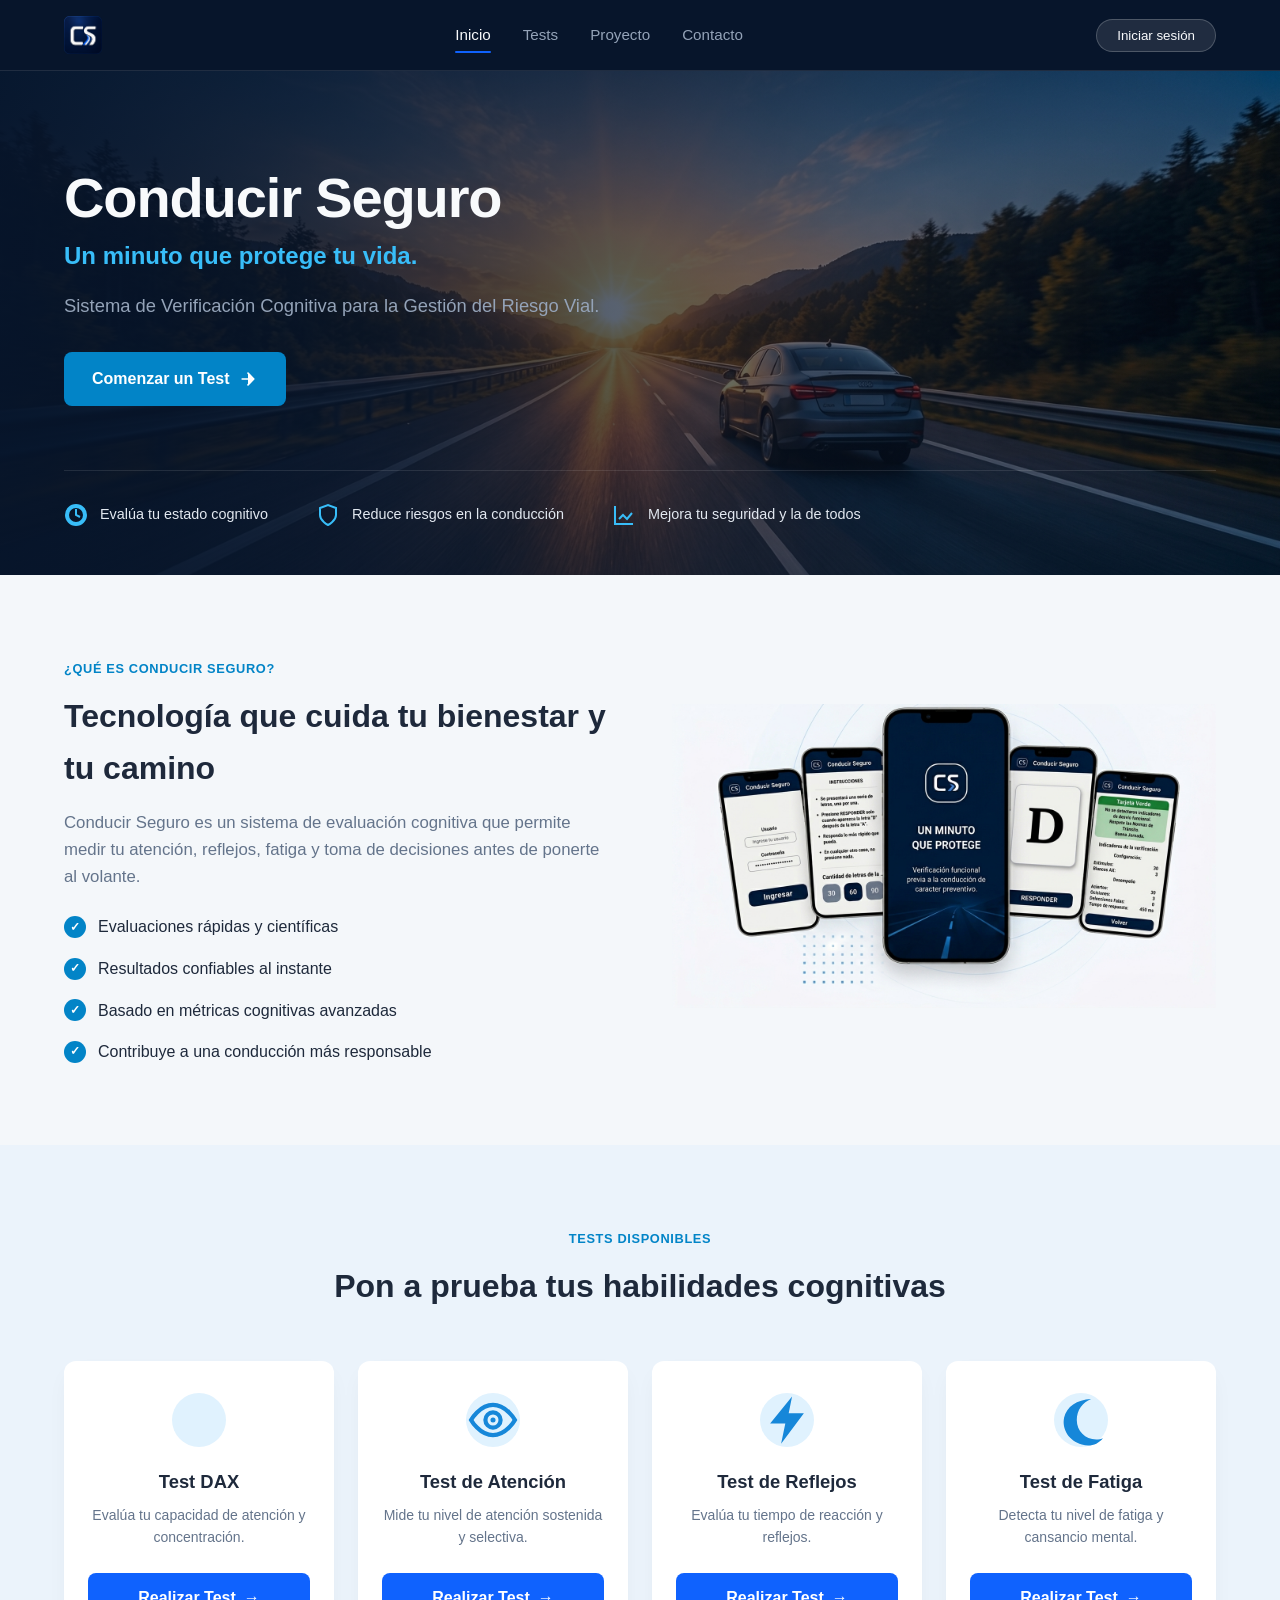
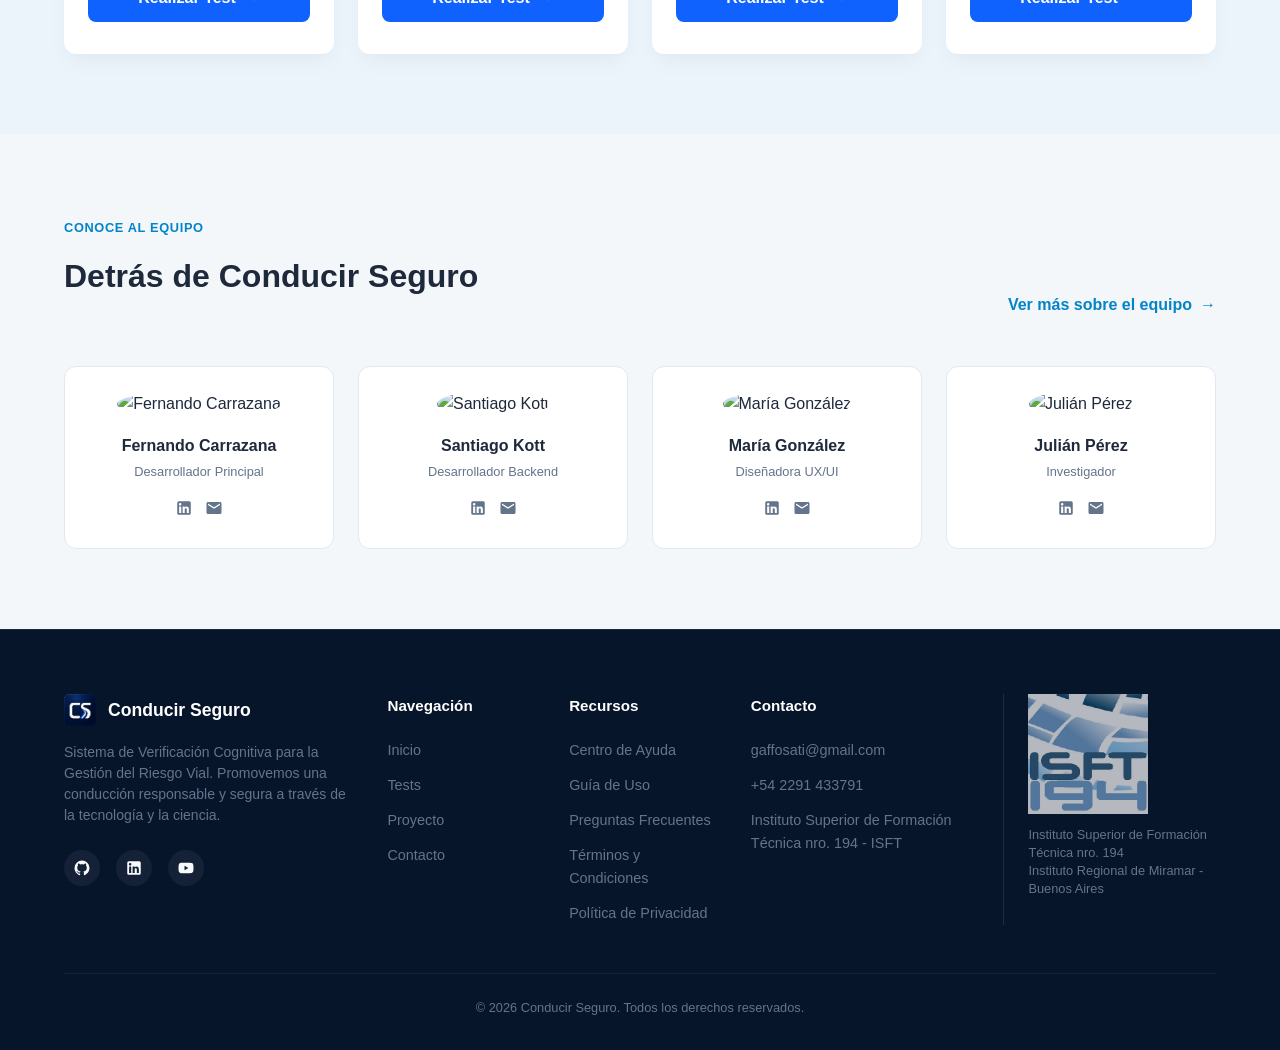
==== index.html @ 987c4f77 "Merge pull request #6 from ornelabaldini/Ornela Ornela" ====
﻿<!DOCTYPE html>
<html lang="es">
<head>
      <meta charset="UTF-8">
      <meta name="viewport" content="width=device-width, initial-scale=1.0">
      <title>Conducir Seguro | Sistema de Verificación Cognitiva</title>
      <meta name="description" content="Sistema de Verificación Cognitiva previa a la conducción de carácter preventivo.">
      <link rel="icon" href="image/icon/conducirSegurosIco.ico" type="image/x-icon">
      
      <!-- Hojas de Estilo CSS Modulares -->
      <link rel="stylesheet" href="css/base/variables.css">
      <link rel="stylesheet" href="css/base/base.css">
      <link rel="stylesheet" href="css/components/navbar.css">
      <link rel="stylesheet" href="css/components/footer.css">
      <link rel="stylesheet" href="css/pages/home.css">                                                  
</head>
<body>

      <!-- Header Principal -->
      <header class="site-header">
            <div class="container">
                  <nav class="navbar" aria-label="Navegación principal">
                  <a href="index.html" class="navbar__brand" aria-label="ConducirSeguros Inicio">
                        <img src="image/logoConducir.png" alt="ConducirSeguros Logo" class="navbar__logo">
                  </a>

                  <button class="navbar__toggle" id="nav-toggle" aria-label="Abrir menú de navegación" aria-expanded="false">
                        ☰
                  </button>

                  <ul class="navbar__nav" id="nav-menu">
                        <li><a href="index.html" class="navbar__link navbar__link--active">Inicio</a></li>
                        <li><a href="test.html" class="navbar__link">Tests</a></li>
                        <li><a href="about.html" class="navbar__link">Proyecto</a></li>
                        
                        <!-- <li><a href="team.html" class="navbar__link">Equipo</a></li>-->
                        <li><a href="contact.html" class="navbar__link">Contacto</a></li>
                  </ul>

                  <div class="navbar__actions">
                        <button class="btn-auth" id="auth-btn">
                              <span>Iniciar sesión</span>
                        </button>
                  </div>
                  </nav>
            </div>
      </header>

      <!-- Contenido Principal -->
      <main id="main-content">
            
            <!-- 1. HERO SECTION -->
            <section class="hero">
                  <div class="hero__overlay"></div>
                  <div class="container hero__container">
                        <div class="hero__content">
                              <h1 class="hero__title">Conducir Seguro</h1>
                              <p class="hero__subtitle">Un minuto que protege tu vida.</p>
                              <p class="hero__description">
                                    Sistema de Verificación Cognitiva para la Gestión del Riesgo Vial.
                              </p>
                              <div class="hero__actions">
                                    <a href="test.html" class="btn btn--primary btn--lg">
                                          <span>Comenzar un Test</span>
                                          <svg class="btn__icon" viewBox="0 0 24 24" width="20" height="20">
                                                <path fill="currentColor" d="M5 12h14M12 5l7 7-7 7" stroke="currentColor" stroke-width="2" stroke-linecap="round" stroke-linejoin="round"/>
                                          </svg>
                                    </a>
                              </div>
                        </div>

                        <!-- Highlights Tira Inferior Hero -->
                        <div class="hero__features">
                              <div class="feature-item">
                                    <div class="feature-item__icon">
                                          <svg viewBox="0 0 24 24" width="24" height="24"><path fill="none" stroke="currentColor" stroke-width="2" d="M12 2a10 10 0 1 0 10 10A10 10 0 0 0 12 2zm0 18a8 8 0 1 1 8-8a8 8 0 0 1-8 8zM12 6v6l4 2"/></svg>
                                    </div>
                                    <span class="feature-item__text">Evalúa tu estado cognitivo</span>
                              </div>
                              <div class="feature-item">
                                    <div class="feature-item__icon">
                                          <svg viewBox="0 0 24 24" width="24" height="24"><path fill="none" stroke="currentColor" stroke-width="2" d="M12 22s8-4 8-10V5l-8-3-8 3v7c0 6 8 10 8 10z"/></svg>
                                    </div>
                                    <span class="feature-item__text">Reduce riesgos en la conducción</span>
                              </div>
                              <div class="feature-item">
                                    <div class="feature-item__icon">
                                          <svg viewBox="0 0 24 24" width="24" height="24"><path fill="none" stroke="currentColor" stroke-width="2" d="M3 3v18h18M7 16l4-4 4 4 5-6"/></svg>
                                    </div>
                                    <span class="feature-item__text">Mejora tu seguridad y la de todos</span>
                              </div>
                        </div>
                  </div>
            </section>

            <!-- 2. ¿QUÉ ES CONDUCIR SEGURO? -->
            <section class="about-summary section-padding">
                  <div class="container about-summary__grid">
                        <div class="about-summary__content">
                              <span class="badge-tag">¿QUÉ ES CONDUCIR SEGURO?</span>
                              <h2 class="section-title">Tecnología que cuida tu bienestar y tu camino</h2>
                              <p class="section-description">
                                    Conducir Seguro es un sistema de evaluación cognitiva que permite medir tu atención, reflejos, fatiga y toma de decisiones antes de ponerte al volante.
                              </p>
                              <ul class="checklist">
                                    <li class="checklist__item">
                                          <span class="checklist__icon">✓</span>
                                          <span>Evaluaciones rápidas y científicas</span>
                                    </li>
                                    <li class="checklist__item">
                                          <span class="checklist__icon">✓</span>
                                          <span>Resultados confiables al instante</span>
                                    </li>
                                    <li class="checklist__item">
                                          <span class="checklist__icon">✓</span>
                                          <span>Basado en métricas cognitivas avanzadas</span>
                                    </li>
                                    <li class="checklist__item">
                                          <span class="checklist__icon">✓</span>
                                          <span>Contribuye a una conducción más responsable</span>
                                    </li>
                              </ul>
                        </div>
                        <div class="about-summary__media">
                              <img src="image/mockup-app-phones.jpg" alt="Mockups App ConducirSeguros en smartphones" class="about-summary__img">
                        </div>
                  </div>
            </section>

            <!-- 3. TESTS DISPONIBLES -->
            <section class="tests-summary section-padding bg-alt">
                  <div class="container">
                        <div class="section-header text-center">
                              <span class="badge-tag">TESTS DISPONIBLES</span>
                              <h2 class="section-title">Pon a prueba tus habilidades cognitivas</h2>
                        </div>

                        <div class="tests-grid">
                              <!-- Card 1: Test DAX -->
                              <article class="test-card">
                                    <div class="test-card__icon test-card__icon--brain">
                                          <img src="image/icon/brain-icon.svg" alt="" aria-hidden="true" onerror="this.remove()">
                                    </div>
                                    <h3 class="test-card__title">Test DAX</h3>
                                    <p class="test-card__desc">Evalúa tu capacidad de atención y concentración.</p>
                                    <a href="test.html#dax" class="btn btn--secondary btn--full">
                                          <span>Realizar Test</span>
                                          <span class="btn__arrow">→</span>
                                    </a>
                              </article>

                              <!-- Card 2: Test de Atención -->
                              <article class="test-card">
                                    <div class="test-card__icon test-card__icon--eye">
                                          <img src="image/icon/eye-icon.svg" alt="" aria-hidden="true" onerror="this.remove()">
                                    </div>
                                    <h3 class="test-card__title">Test de Atención</h3>
                                    <p class="test-card__desc">Mide tu nivel de atención sostenida y selectiva.</p>
                                    <a href="test.html" class="btn btn--secondary btn--full">
                                          <span>Realizar Test</span>
                                          <span class="btn__arrow">→</span>
                                    </a>
                              </article>

                              <!-- Card 3: Test de Reflejos -->
                              <article class="test-card">
                                    <div class="test-card__icon test-card__icon--bolt">
                                          <img src="image/icon/bolt-icon.svg" alt="" aria-hidden="true" onerror="this.remove()">
                                    </div>
                                    <h3 class="test-card__title">Test de Reflejos</h3>
                                    <p class="test-card__desc">Evalúa tu tiempo de reacción y reflejos.</p>
                                    <a href="test.html" class="btn btn--secondary btn--full">
                                          <span>Realizar Test</span>
                                          <span class="btn__arrow">→</span>
                                    </a>
                              </article>

                              <!-- Card 4: Test de Fatiga -->
                              <article class="test-card">
                                    <div class="test-card__icon test-card__icon--moon">
                                          <img src="image/icon/moon-icon.svg" alt="" aria-hidden="true" onerror="this.remove()">
                                    </div>
                                    <h3 class="test-card__title">Test de Fatiga</h3>
                                    <p class="test-card__desc">Detecta tu nivel de fatiga y cansancio mental.</p>
                                    <a href="test.html" class="btn btn--secondary btn--full">
                                          <span>Realizar Test</span>
                                          <span class="btn__arrow">→</span>
                                    </a>
                              </article>
                        </div>
                  </div>
            </section>

            <!-- 4. CONOCE AL EQUIPO -->
            <section class="team-summary section-padding">
                  <div class="container">
                        <div class="team-summary__header">
                              <div>
                                    <span class="badge-tag">CONOCE AL EQUIPO</span>
                                    <h2 class="section-title">Detrás de Conducir Seguro</h2>
                              </div>
                              <a href="about.html" class="link-more">
                                    <span>Ver más sobre el equipo</span>
                                    <span class="link-more__arrow">→</span>
                              </a>
                        </div>

                        <div class="team-grid">
                              <!-- Miembro 1 -->
                              <article class="team-card">
                                    <img src="image/team/member1.jpg" alt="Fernando Carrazana" class="team-card__avatar">
                                    <h3 class="team-card__name">Fernando Carrazana</h3>
                                    <p class="team-card__role">Desarrollador Principal</p>
                                    <div class="team-card__socials">
                                          <a href="#" aria-label="LinkedIn"><svg width="18" height="18" viewBox="0 0 24 24"><path fill="currentColor" d="M19 3a2 2 0 0 1 2 2v14a2 2 0 0 1-2 2H5a2 2 0 0 1-2-2V5a2 2 0 0 1 2-2h14m-.5 15.5v-5.3a3.26 3.26 0 0 0-3.26-3.26c-.85 0-1.84.52-2.28 1.3v-1.11h-2.79v8.37h2.79v-4.93c0-.77.62-1.4 1.39-1.4a1.4 1.4 0 0 1 1.4 1.4v4.93h2.75M6.88 8.56a1.68 1.68 0 0 0 1.68-1.68c0-.93-.75-1.69-1.68-1.69a1.69 1.69 0 0 0-1.69 1.69c0 .93.76 1.68 1.69 1.68m1.39 9.94v-8.37H5.5v8.37h2.77Z"/></svg></a>
                                          <a href="#" aria-label="Email"><svg width="18" height="18" viewBox="0 0 24 24"><path fill="currentColor" d="M20 4H4c-1.1 0-1.99.9-1.99 2L2 18c0 1.1.9 2 2 2h16c1.1 0 2-.9 2-2V6c0-1.1-.9-2-2-2zm0 4l-8 5l-8-5V6l8 5l8-5v2z"/></svg></a>
                                    </div>
                              </article>

                              <!-- Miembro 2 -->
                              <article class="team-card">
                                    <img src="image/team/member2.jpg" alt="Santiago Kott" class="team-card__avatar">
                                    <h3 class="team-card__name">Santiago Kott</h3>
                                    <p class="team-card__role">Desarrollador Backend</p>
                                    <div class="team-card__socials">
                                          <a href="#" aria-label="LinkedIn"><svg width="18" height="18" viewBox="0 0 24 24"><path fill="currentColor" d="M19 3a2 2 0 0 1 2 2v14a2 2 0 0 1-2 2H5a2 2 0 0 1-2-2V5a2 2 0 0 1 2-2h14m-.5 15.5v-5.3a3.26 3.26 0 0 0-3.26-3.26c-.85 0-1.84.52-2.28 1.3v-1.11h-2.79v8.37h2.79v-4.93c0-.77.62-1.4 1.39-1.4a1.4 1.4 0 0 1 1.4 1.4v4.93h2.75M6.88 8.56a1.68 1.68 0 0 0 1.68-1.68c0-.93-.75-1.69-1.68-1.69a1.69 1.69 0 0 0-1.69 1.69c0 .93.76 1.68 1.69 1.68m1.39 9.94v-8.37H5.5v8.37h2.77Z"/></svg></a>
                                          <a href="#" aria-label="Email"><svg width="18" height="18" viewBox="0 0 24 24"><path fill="currentColor" d="M20 4H4c-1.1 0-1.99.9-1.99 2L2 18c0 1.1.9 2 2 2h16c1.1 0 2-.9 2-2V6c0-1.1-.9-2-2-2zm0 4l-8 5l-8-5V6l8 5l8-5v2z"/></svg></a>
                                    </div>
                              </article>

                              <!-- Miembro 3 -->
                              <article class="team-card">
                                    <img src="image/team/member3.jpg" alt="María González" class="team-card__avatar">
                                    <h3 class="team-card__name">María González</h3>
                                    <p class="team-card__role">Diseñadora UX/UI</p>
                                    <div class="team-card__socials">
                                          <a href="#" aria-label="LinkedIn"><svg width="18" height="18" viewBox="0 0 24 24"><path fill="currentColor" d="M19 3a2 2 0 0 1 2 2v14a2 2 0 0 1-2 2H5a2 2 0 0 1-2-2V5a2 2 0 0 1 2-2h14m-.5 15.5v-5.3a3.26 3.26 0 0 0-3.26-3.26c-.85 0-1.84.52-2.28 1.3v-1.11h-2.79v8.37h2.79v-4.93c0-.77.62-1.4 1.39-1.4a1.4 1.4 0 0 1 1.4 1.4v4.93h2.75M6.88 8.56a1.68 1.68 0 0 0 1.68-1.68c0-.93-.75-1.69-1.68-1.69a1.69 1.69 0 0 0-1.69 1.69c0 .93.76 1.68 1.69 1.68m1.39 9.94v-8.37H5.5v8.37h2.77Z"/></svg></a>
                                          <a href="#" aria-label="Email"><svg width="18" height="18" viewBox="0 0 24 24"><path fill="currentColor" d="M20 4H4c-1.1 0-1.99.9-1.99 2L2 18c0 1.1.9 2 2 2h16c1.1 0 2-.9 2-2V6c0-1.1-.9-2-2-2zm0 4l-8 5l-8-5V6l8 5l8-5v2z"/></svg></a>
                                    </div>
                              </article>

                              <!-- Miembro 4 -->
                              <article class="team-card">
                                    <img src="image/team/member4.jpg" alt="Julián Pérez" class="team-card__avatar">
                                    <h3 class="team-card__name">Julián Pérez</h3>
                                    <p class="team-card__role">Investigador</p>
                                    <div class="team-card__socials">
                                          <a href="#" aria-label="LinkedIn"><svg width="18" height="18" viewBox="0 0 24 24"><path fill="currentColor" d="M19 3a2 2 0 0 1 2 2v14a2 2 0 0 1-2 2H5a2 2 0 0 1-2-2V5a2 2 0 0 1 2-2h14m-.5 15.5v-5.3a3.26 3.26 0 0 0-3.26-3.26c-.85 0-1.84.52-2.28 1.3v-1.11h-2.79v8.37h2.79v-4.93c0-.77.62-1.4 1.39-1.4a1.4 1.4 0 0 1 1.4 1.4v4.93h2.75M6.88 8.56a1.68 1.68 0 0 0 1.68-1.68c0-.93-.75-1.69-1.68-1.69a1.69 1.69 0 0 0-1.69 1.69c0 .93.76 1.68 1.69 1.68m1.39 9.94v-8.37H5.5v8.37h2.77Z"/></svg></a>
                                          <a href="#" aria-label="Email"><svg width="18" height="18" viewBox="0 0 24 24"><path fill="currentColor" d="M20 4H4c-1.1 0-1.99.9-1.99 2L2 18c0 1.1.9 2 2 2h16c1.1 0 2-.9 2-2V6c0-1.1-.9-2-2-2zm0 4l-8 5l-8-5V6l8 5l8-5v2z"/></svg></a>
                                    </div>
                              </article>
                        </div>
                  </div>
            </section>
      </main>

      <!-- Script de entrada usando modulos ES6 -->
      <script type="module" src="js/app.js"></script>

      <footer class="site-footer">
      <div class="container">
            <div class="footer__grid">
                  
                  <!-- Columna 1: Branding y Propósito -->
                  <div class="footer__col">
                  <div class="footer__brand-logo">
                        <img src="image/logoConducir.png" alt="ConducirSeguros" class="footer__logo-img">
                        <span class="footer__brand-title">Conducir Seguro</span>
                  </div>
                  <p class="footer__description">
                        Sistema de Verificación Cognitiva para la Gestión del Riesgo Vial. Promovemos una conducción responsable y segura a través de la tecnología y la ciencia.
                  </p>
                  <div class="footer__socials">
                        <a href="https://github.com" class="footer__social-link" aria-label="GitHub" target="_blank" rel="noopener">
                              <svg class="footer__social-icon" viewBox="0 0 24 24"><path fill="currentColor" d="M12 2A10 10 0 0 0 2 12c0 4.42 2.87 8.17 6.84 9.5c.5.08.66-.23.66-.5v-1.69c-2.77.6-3.36-1.34-3.36-1.34c-.46-1.16-1.11-1.47-1.11-1.47c-.91-.62.07-.6.07-.6c1 .07 1.53 1.03 1.53 1.03c.87 1.52 2.34 1.07 2.91.83c.1-.65.35-1.09.63-1.34c-2.22-.25-4.55-1.11-4.55-4.92c0-1.11.38-2 1.03-2.71c-.1-.25-.45-1.29.1-2.64c0 0 .84-.27 2.75 1.02c.79-.22 1.65-.33 2.5-.33c.85 0 1.71.11 2.5.33c1.91-1.29 2.75-1.02 2.75-1.02c.55 1.35.2 2.39.1 2.64c.65.71 1.03 1.6 1.03 2.71c0 3.82-2.34 4.66-4.57 4.91c.36.31.69.92.69 1.85V21c0 .27.16.59.67.5C19.14 20.16 22 16.42 22 12A10 10 0 0 0 12 2Z"/></svg>
                        </a>
                        <a href="https://linkedin.com" class="footer__social-link" aria-label="LinkedIn" target="_blank" rel="noopener">
                              <svg class="footer__social-icon" viewBox="0 0 24 24"><path fill="currentColor" d="M19 3a2 2 0 0 1 2 2v14a2 2 0 0 1-2 2H5a2 2 0 0 1-2-2V5a2 2 0 0 1 2-2h14m-.5 15.5v-5.3a3.26 3.26 0 0 0-3.26-3.26c-.85 0-1.84.52-2.28 1.3v-1.11h-2.79v8.37h2.79v-4.93c0-.77.62-1.4 1.39-1.4a1.4 1.4 0 0 1 1.4 1.4v4.93h2.75M6.88 8.56a1.68 1.68 0 0 0 1.68-1.68c0-.93-.75-1.69-1.68-1.69a1.69 1.69 0 0 0-1.69 1.69c0 .93.76 1.68 1.69 1.68m1.39 9.94v-8.37H5.5v8.37h2.77Z"/></svg>
                        </a>
                        <a href="https://youtube.com" class="footer__social-link" aria-label="YouTube" target="_blank" rel="noopener">
                              <svg class="footer__social-icon" viewBox="0 0 24 24"><path fill="currentColor" d="M10 15l5.19-3L10 9v6m11.56-7.83c.13.47.22 1.1.28 1.9.07.8.1 1.49.1 2.09L22 12c0 2.19-.16 3.8-.44 4.83c-.25.9-.83 1.48-1.73 1.73c-.47.13-1.33.22-2.65.28c-1.3.07-2.49.1-3.59.1L12 19c-4.19 0-6.8-.16-7.83-.44c-.9-.25-1.48-.83-1.73-1.73c-.13-.47-.22-1.1-.28-1.9c-.07-.8-.1-1.49-.1-2.09L2 12c0-2.19.16-3.8.44-4.83c.25-.9.83-1.48 1.73-1.73c.47-.13 1.33-.22 2.65-.28c1.3-.07 2.49-.1 3.59-.1L12 5c4.19 0 6.8.16 7.83.44c.9.25 1.48.83 1.73 1.73Z"/></svg>
                        </a>
                  </div>
                  </div>

                  <!-- Columna 2: Navegación -->
                  <div class="footer__col">
                  <h4 class="footer__column-title">Navegación</h4>
                  <ul class="footer__list">
                        <li><a href="index.html" class="footer__link">Inicio</a></li>
                        <li><a href="test.html" class="footer__link">Tests</a></li>
                        <li><a href="about.html" class="footer__link">Proyecto</a></li>
                        
                        <!--<li><a href="team.html" class="footer__link">Equipo</a></li>-->
                        <li><a href="contact.html" class="footer__link">Contacto</a></li>
                  </ul>
                  </div>

                  <!-- Columna 3: Recursos -->
                  <div class="footer__col">
                  <h4 class="footer__column-title">Recursos</h4>
                  <ul class="footer__list">
                        <li><a href="faq.html" class="footer__link">Centro de Ayuda</a></li>
                        <li><a href="guide.html" class="footer__link">Guía de Uso</a></li>
                        <li><a href="faq.html#preguntas" class="footer__link">Preguntas Frecuentes</a></li>
                        <li><a href="terms.html" class="footer__link">Términos y Condiciones</a></li>
                        <li><a href="privacy.html" class="footer__link">Política de Privacidad</a></li>
                  </ul>
                  </div>

                  <!-- Columna 4: Contacto Rapido -->
                  <div class="footer__col">
                  <h4 class="footer__column-title">Contacto</h4>
                  <ul class="footer__list">
                        <li><a href="mailto:gaffosati@gmail.com" class="footer__link">gaffosati@gmail.com</a></li>
                        <li><span class="footer__link">+54 2291 433791</span></li>
                        <li><span class="footer__link">Instituto Superior de Formación Técnica nro. 194 - ISFT</span></li>
                  </ul>
                  </div>

                  <!-- Columna 5: Institucional (ISFT) -->
                  <div class="footer__col footer__institution">
                  <img src="image/isft194_173px.png" alt="Universidad Tecnológica Nacional" class="footer__isft-logo">
                  <p class="footer__isft-text">
                        Instituto Superior de Formación Técnica nro. 194<br>
                        Instituto Regional de Miramar - Buenos Aires
                  </p>
                  </div>

            </div>

            <!-- Copy Bottom -->
            <div class="footer__bottom">
                  <p>&copy; 2026 Conducir Seguro. Todos los derechos reservados.</p>
            </div>
      </div>
      </footer>
</body>
</html>
---- css/base/variables.css ----
﻿:root {
  /* Color Palette */
  --bg-dark-header: #07152b;
  --bg-dark-gradient: linear-gradient(135deg, #07152b 0%, #0d284f 100%);
  --bg-light-body: #f4f7fa;
  --bg-card-white: #ffffff;
  --bg-callout: #e8f2fc;

  --color-primary: #0056b3;
  --color-primary-hover: #004085;
  --color-accent-blue: #0f62fe;
  --color-text-main: #1e293b;
  --color-text-muted: #64748b;
  --color-text-light: #f8fafc;

  --color-border: #e2e8f0;
  --color-badge-available: #e0f2fe;
  --color-badge-text-available: #0369a1;

  /* Layout & Geometry */
  --container-max-width: 1200px;
  --border-radius-sm: 8px;
  --border-radius-md: 12px;
  --border-radius-lg: 20px;
  --transition-fast: 0.2s ease-in-out;
  --shadow-card: 0 10px 25px -5px rgba(0, 0, 0, 0.05), 0 8px 10px -6px rgba(0, 0, 0, 0.01);
}
---- css/base/base.css ----
﻿*, *::before, *::after {
  box-sizing: border-box;
  margin: 0;
  padding: 0;
}

body {
  font-family: 'Inter', -apple-system, BlinkMacSystemFont, "Segoe UI", Roboto, sans-serif;
  background-color: var(--bg-light-body);
  color: var(--color-text-main);
  line-height: 1.6;
}

.container {
  width: 100%;
  max-width: var(--container-max-width);
  margin: 0 auto;
  padding: 0 1.5rem;
}

/* Utilidades globales */
.section-padding {
  padding: 5rem 0;
}

.bg-alt {
  background-color: #ebf3fb;
}

.text-center {
  text-align: center;
}

.badge-tag {
  display: inline-block;
  color: #0284c7;
  font-size: 0.8rem;
  font-weight: 700;
  letter-spacing: 0.05em;
  text-transform: uppercase;
  margin-bottom: 0.75rem;
}

.section-title {
  font-size: 2rem;
  font-weight: 700;
  color: var(--color-text-main);
  margin-bottom: 1rem;
}

.section-description {
  color: var(--color-text-muted);
  font-size: 1.05rem;
  max-width: 600px;
}

/* Botones globales */
.btn {
  display: inline-flex;
  align-items: center;
  justify-content: center;
  gap: 0.5rem;
  padding: 0.75rem 1.5rem;
  border-radius: var(--border-radius-sm);
  font-weight: 600;
  text-decoration: none;
  transition: all var(--transition-fast);
  cursor: pointer;
  border: none;
}

.btn--primary {
  background-color: #0284c7;
  color: #ffffff;
}

.btn--primary:hover {
  background-color: #0369a1;
  transform: translateY(-2px);
}

.btn--secondary {
  background-color: #0f62fe;
  color: #ffffff;
}

.btn--secondary:hover {
  background-color: #0043ce;
}

.btn--full {
  width: 100%;
}

.btn--lg {
  padding: 0.875rem 1.75rem;
  font-size: 1rem;
}
---- css/components/navbar.css ----
/* ==========================================
   HEADER & NAVBAR COMPONENT
   ========================================== */
.site-header {
  background-color: var(--bg-dark-header);
  border-bottom: 1px solid rgba(255, 255, 255, 0.1);
  position: sticky;
  top: 0;
  z-index: 1000;
}

.navbar {
  display: flex;
  align-items: center;
  justify-content: space-between;
  height: 70px;
}

.navbar__brand {
  display: flex;
  align-items: center;
  gap: 0.75rem;
  text-decoration: none;
  color: var(--color-text-light);
  font-weight: 700;
  font-size: 1.25rem;
}

.navbar__logo {
  height: 38px;
  width: auto;
}

.navbar__nav {
  display: flex;
  align-items: center;
  gap: 2rem;
  list-style: none;
}

.navbar__link {
  color: #94a3b8;
  text-decoration: none;
  font-weight: 500;
  font-size: 0.95rem;
  transition: color var(--transition-fast);
  padding: 0.5rem 0;
  position: relative;
}

.navbar__link:hover,
.navbar__link--active {
  color: var(--color-text-light);
}

.navbar__link--active::after {
  content: '';
  position: absolute;
  bottom: -2px;
  left: 0;
  width: 100%;
  height: 2px;
  background-color: var(--color-accent-blue);
  border-radius: 2px;
}

.navbar__actions {
  display: flex;
  align-items: center;
  gap: 1rem;
}

.btn-auth {
  background: rgba(255, 255, 255, 0.1);
  color: var(--color-text-light);
  border: 1px solid rgba(255, 255, 255, 0.2);
  padding: 0.5rem 1.25rem;
  border-radius: 50px;
  cursor: pointer;
  font-weight: 500;
  display: flex;
  align-items: center;
  gap: 0.5rem;
  transition: background var(--transition-fast);
}

.btn-auth:hover {
  background: rgba(255, 255, 255, 0.2);
}

/* Menu Toggle Button (Mobile) */
.navbar__toggle {
  display: none;
  background: none;
  border: none;
  color: var(--color-text-light);
  font-size: 1.5rem;
  cursor: pointer;
}

@media (max-width: 768px) {
  .navbar__toggle {
    display: block;
  }

  .navbar__nav {
    position: absolute;
    top: 70px;
    left: 0;
    right: 0;
    background-color: var(--bg-dark-header);
    flex-direction: column;
    padding: 1.5rem;
    gap: 1rem;
    display: none;
    border-bottom: 1px solid rgba(255, 255, 255, 0.1);
  }

  .navbar__nav--open {
    display: flex;
  }
}
---- css/components/footer.css ----
/* ==========================================
   FOOTER COMPONENT (SOLID - SRP)
   ========================================== */
.site-footer {
  background-color: var(--bg-dark-header);
  color: var(--color-text-light);
  padding: 4rem 0 2rem 0;
  border-top: 1px solid rgba(255, 255, 255, 0.08);
  font-size: 0.9rem;
}

.footer__grid {
  display: grid;
  grid-template-columns: 2fr 1fr 1fr 1.5fr 1.5fr;
  gap: 2.5rem;
  margin-bottom: 3rem;
}

.footer__brand-logo {
  display: flex;
  align-items: center;
  gap: 0.75rem;
  margin-bottom: 1rem;
}

.footer__logo-img {
  height: 32px;
  width: auto;
}

.footer__brand-title {
  font-size: 1.1rem;
  font-weight: 700;
  color: #ffffff;
}

.footer__description {
  color: var(--color-text-muted);
  font-size: 0.875rem;
  line-height: 1.5;
  margin-bottom: 1.5rem;
}

.footer__socials {
  display: flex;
  gap: 1rem;
}

.footer__social-link {
  display: flex;
  align-items: center;
  justify-content: center;
  width: 36px;
  height: 36px;
  border-radius: 50%;
  background: rgba(255, 255, 255, 0.05);
  color: var(--color-text-light);
  transition: background var(--transition-fast), color var(--transition-fast);
}

.footer__social-link:hover {
  background: var(--color-accent-blue);
  color: #ffffff;
}

.footer__social-icon {
  width: 18px;
  height: 18px;
  fill: currentColor;
}

.footer__column-title {
  color: #ffffff;
  font-size: 0.95rem;
  font-weight: 600;
  margin-bottom: 1.25rem;
}

.footer__list {
  list-style: none;
  display: flex;
  flex-direction: column;
  gap: 0.75rem;
}

.footer__link {
  color: var(--color-text-muted);
  text-decoration: none;
  transition: color var(--transition-fast);
}

.footer__link:hover {
  color: #ffffff;
}

/* Sección Institucional (UTN) */
.footer__institution {
  display: flex;
  flex-direction: column;
  gap: 0.75rem;
  border-left: 1px solid rgba(255, 255, 255, 0.1);
  padding-left: 1.5rem;
}

.footer__isft-logo {
  width: 120px;
  height: auto;
  
  opacity: 0.7;
}

.footer__isft-text {
  color: var(--color-text-muted);
  font-size: 0.8rem;
  line-height: 1.4;
}

/* Bottom Copy */
.footer__bottom {
  border-top: 1px solid rgba(255, 255, 255, 0.05);
  padding-top: 1.5rem;
  text-align: center;
  color: var(--color-text-muted);
  font-size: 0.8rem;
}

/* Layout Responsive */
@media (max-width: 1024px) {
  .footer__grid {
    grid-template-columns: 1fr 1fr;
    gap: 2rem;
  }
  .footer__institution {
    border-left: none;
    padding-left: 0;
  }
}

@media (max-width: 640px) {
  .footer__grid {
    grid-template-columns: 1fr;
  }
}
---- css/pages/home.css ----
/* ==========================================
   PAGE: HOME (SOLID - Modular BEM CSS)
   ========================================== */

/* ------------------------------------------
   1. HERO SECTION
   ------------------------------------------ */
.hero {
  position: relative;
  background: var(--bg-dark-header) url('../../image/hero-bg-car.jpg') center/cover no-repeat;
  color: var(--color-text-light);
  padding: 6rem 0 3rem 0;
  overflow: hidden;
}

.hero__overlay {
  position: absolute;
  top: 0;
  left: 0;
  width: 100%;
  height: 100%;
  background: linear-gradient(90deg, rgba(7, 21, 43, 0.95) 0%, rgba(7, 21, 43, 0.6) 60%, rgba(7, 21, 43, 0.3) 100%);
  z-index: 1;
}

.hero__container {
  position: relative;
  z-index: 2;
}

.hero__content {
  max-width: 650px;
  margin-bottom: 4rem;
}

.hero__title {
  font-size: 3.5rem;
  font-weight: 800;
  line-height: 1.1;
  margin-bottom: 0.5rem;
  letter-spacing: -0.02em;
}

.hero__subtitle {
  font-size: 1.5rem;
  font-weight: 600;
  color: #38bdf8;
  margin-bottom: 1rem;
}

.hero__description {
  font-size: 1.15rem;
  color: #94a3b8;
  margin-bottom: 2rem;
}

/* Tira de Features en Hero */
.hero__features {
  display: flex;
  gap: 3rem;
  padding-top: 2rem;
  border-top: 1px solid rgba(255, 255, 255, 0.1);
}

.feature-item {
  display: flex;
  align-items: center;
  gap: 0.75rem;
}

.feature-item__icon {
  color: #38bdf8;
  display: flex;
  align-items: center;
}

.feature-item__text {
  font-size: 0.9rem;
  font-weight: 500;
  color: #e2e8f0;
}

/* ------------------------------------------
   2. ABOUT SUMMARY
   ------------------------------------------ */
.about-summary__grid {
  display: grid;
  grid-template-columns: 1fr 1fr;
  gap: 4rem;
  align-items: center;
}

.checklist {
  list-style: none;
  margin-top: 1.5rem;
  display: flex;
  flex-direction: column;
  gap: 1rem;
}

.checklist__item {
  display: flex;
  align-items: center;
  gap: 0.75rem;
  font-weight: 500;
  color: var(--color-text-main);
}

.checklist__icon {
  display: flex;
  align-items: center;
  justify-content: center;
  width: 22px;
  height: 22px;
  border-radius: 50%;
  background-color: #0284c7;
  color: #ffffff;
  font-size: 0.75rem;
  font-weight: 700;
}

.about-summary__img {
  width: 100%;
  height: auto;
  object-fit: contain;
}

/* ------------------------------------------
   3. TESTS SUMMARY GRID
   ------------------------------------------ */
.tests-grid {
  display: grid;
  grid-template-columns: repeat(4, 1fr);
  gap: 1.5rem;
  margin-top: 3rem;
}

.test-card {
  background: var(--bg-card-white);
  padding: 2rem 1.5rem;
  border-radius: var(--border-radius-md);
  box-shadow: var(--shadow-card);
  text-align: center;
  display: flex;
  flex-direction: column;
  align-items: center;
  transition: transform var(--transition-fast), box-shadow var(--transition-fast);
}

.test-card:hover {
  transform: translateY(-4px);
  box-shadow: 0 15px 30px -5px rgba(0, 0, 0, 0.1);
}

.test-card__icon {
  width: 54px;
  height: 54px;
  border-radius: 50%;
  background-color: #e0f2fe;
  color: #0284c7;
  display: flex;
  align-items: center;
  justify-content: center;
  margin-bottom: 1.25rem;
}

.test-card__title {
  font-size: 1.15rem;
  font-weight: 700;
  margin-bottom: 0.5rem;
}

.test-card__desc {
  font-size: 0.875rem;
  color: var(--color-text-muted);
  margin-bottom: 1.5rem;
  flex-grow: 1;
}

/* ------------------------------------------
   4. TEAM SUMMARY
   ------------------------------------------ */
.team-summary__header {
  display: flex;
  align-items: flex-end;
  justify-content: space-between;
  margin-bottom: 3rem;
}

.link-more {
  display: inline-flex;
  align-items: center;
  gap: 0.5rem;
  color: #0284c7;
  font-weight: 600;
  text-decoration: none;
}

.link-more:hover {
  text-decoration: underline;
}

.team-grid {
  display: grid;
  grid-template-columns: repeat(4, 1fr);
  gap: 1.5rem;
}

.team-card {
  background: var(--bg-card-white);
  padding: 1.5rem;
  border-radius: var(--border-radius-md);
  border: 1px solid var(--color-border);
  text-align: center;
}

.team-card__avatar {
  width: 80px;
  height: 80px;
  border-radius: 50%;
  object-fit: cover;
  margin-bottom: 1rem;
}

.team-card__name {
  font-size: 1rem;
  font-weight: 700;
  margin-bottom: 0.25rem;
}

.team-card__role {
  font-size: 0.8rem;
  color: var(--color-text-muted);
  margin-bottom: 1rem;
}

.team-card__socials {
  display: flex;
  justify-content: center;
  gap: 0.75rem;
}

.team-card__socials a {
  color: var(--color-text-muted);
  transition: color var(--transition-fast);
}

.team-card__socials a:hover {
  color: #0284c7;
}

/* ------------------------------------------
   RESPONSIVE DESIGN (BREAKPOINTS)
   ------------------------------------------ */
@media (max-width: 1024px) {
  .tests-grid, .team-grid {
    grid-template-columns: repeat(2, 1fr);
  }
}

@media (max-width: 768px) {
  .hero__title {
    font-size: 2.5rem;
  }
  
  .hero__features {
    flex-direction: column;
    gap: 1rem;
  }
  
  .about-summary__grid {
    grid-template-columns: 1fr;
    gap: 2rem;
  }
  
  .team-summary__header {
    flex-direction: column;
    align-items: flex-start;
    gap: 1rem;
  }
}

@media (max-width: 520px) {
  .tests-grid, .team-grid {
    grid-template-columns: 1fr;
  }
}
/* Beneficios de inicio: dos columnas en móviles */
@media (max-width: 600px) {
    .checklist {
        display: grid;
        grid-template-columns: repeat(2, minmax(0, 1fr));
        gap: 12px;
        align-items: start;
    }

    .checklist__item {
        min-width: 0;
        align-items: flex-start;
        gap: 8px;
        overflow-wrap: anywhere;
    }

    .checklist__item > span:last-child {
        min-width: 0;
        line-height: 1.45;
    }
}
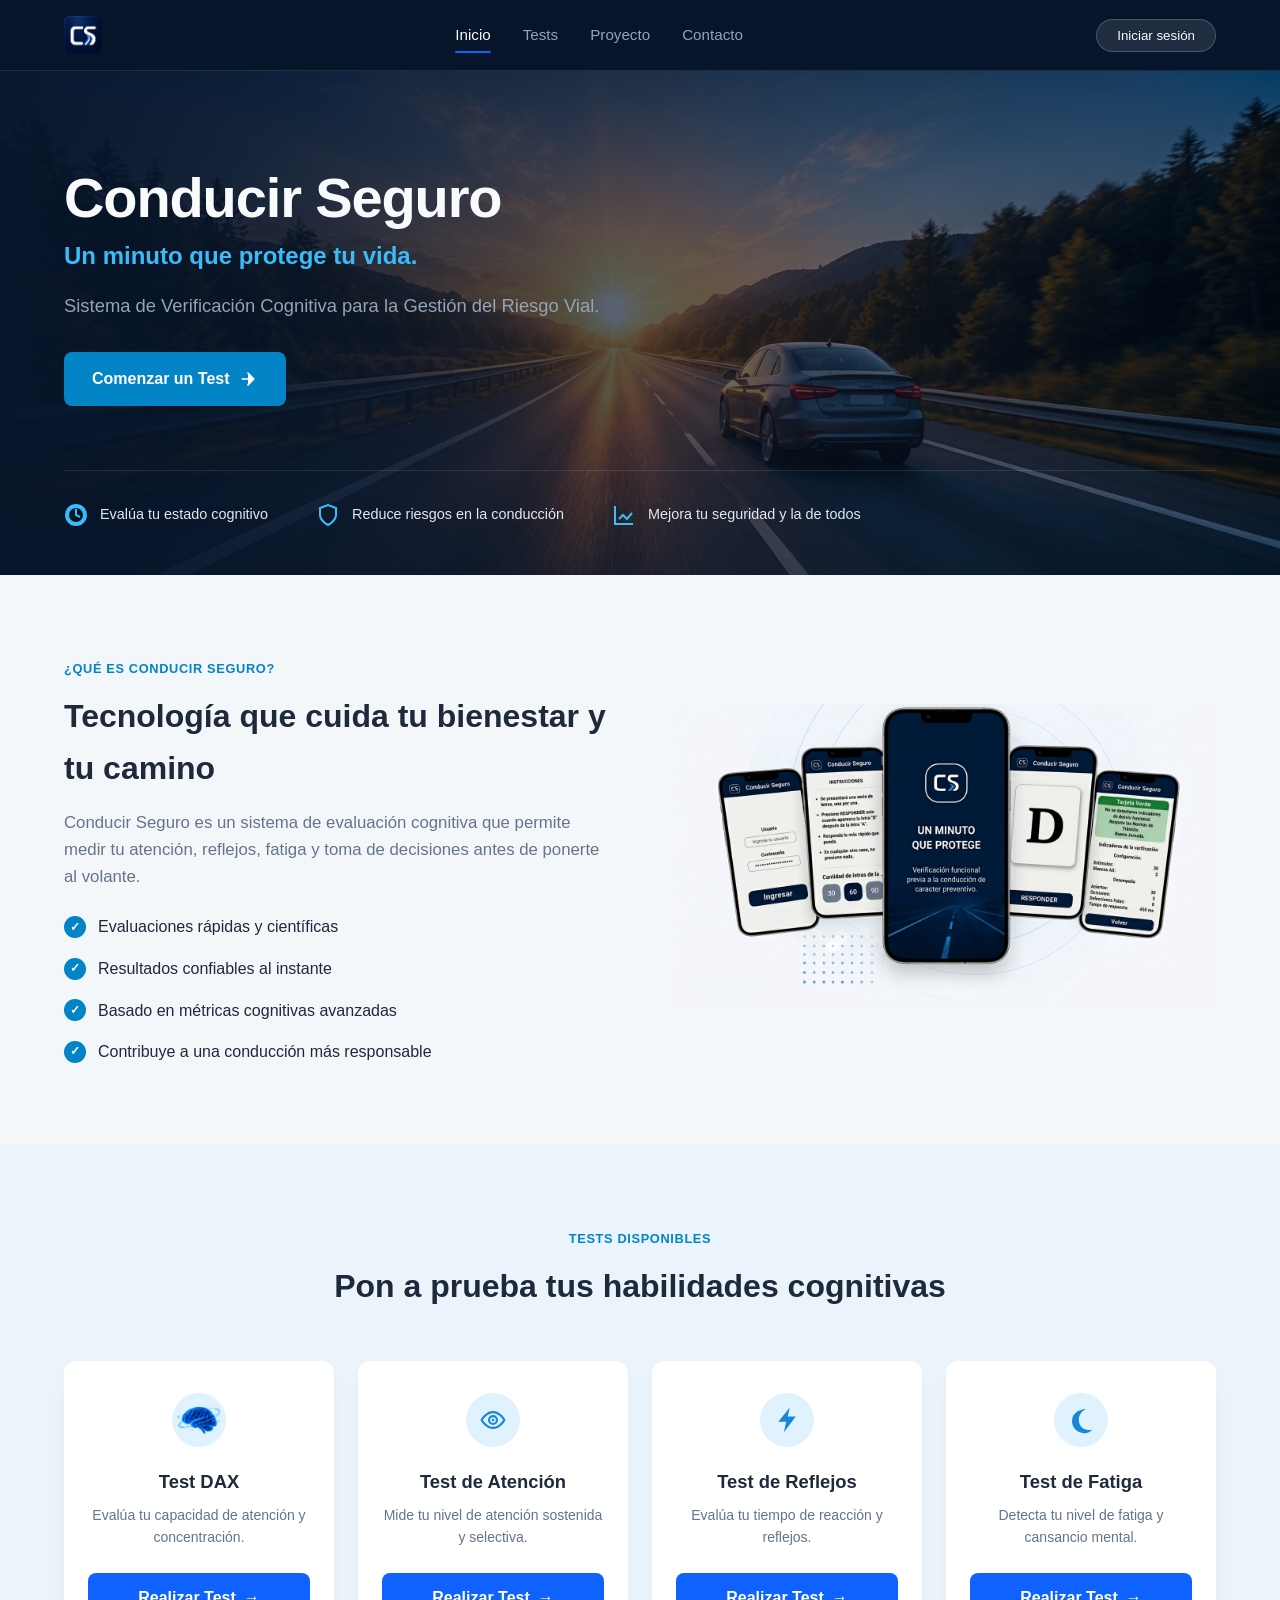
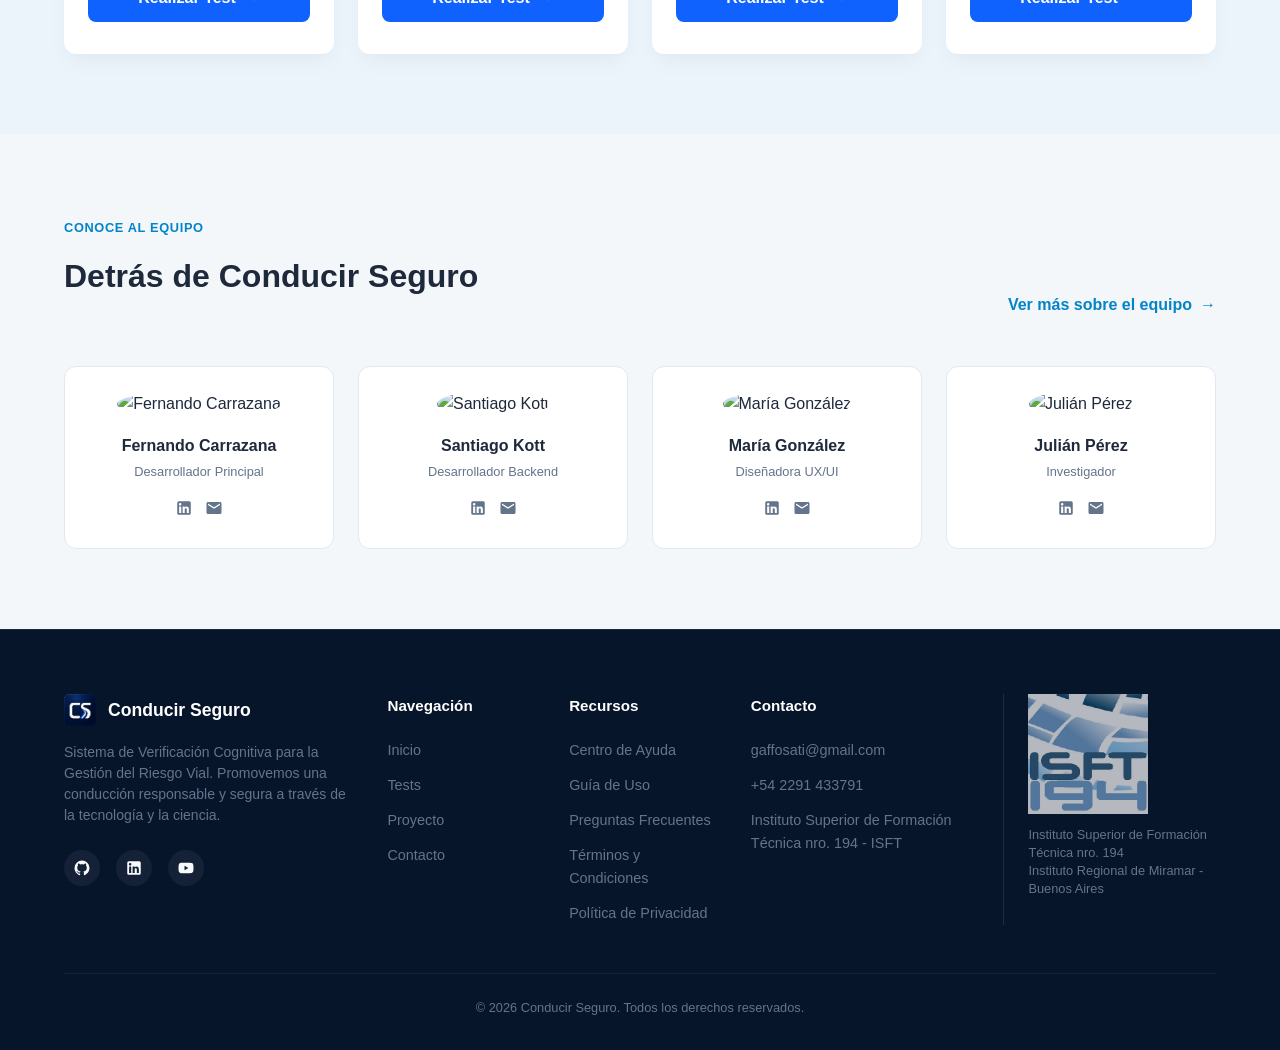
==== commit 406555d8: "Actualizo" ====
--- a/index.html
+++ b/index.html
@@ -139,7 +139,7 @@
                               <!-- Card 1: Test DAX -->
                               <article class="test-card">
                                     <div class="test-card__icon test-card__icon--brain">
-                                          <img src="image/icon/brain-icon.svg" alt="" aria-hidden="true" onerror="this.remove()">
+                                          <img src="image/icon/brain-icon.png" alt="" aria-hidden="true" onerror="this.remove()">
                                     </div>
                                     <h3 class="test-card__title">Test DAX</h3>
                                     <p class="test-card__desc">Evalúa tu capacidad de atención y concentración.</p>
@@ -255,7 +255,7 @@
       </main>
 
       <!-- Script de entrada usando modulos ES6 -->
-      <script type="module" src="js/app.js"></script>
+      <script src="js/script.js"></script>
 
       <footer class="site-footer">
       <div class="container">
--- a/css/pages/home.css
+++ b/css/pages/home.css
@@ -163,6 +163,12 @@
   justify-content: center;
   margin-bottom: 1.25rem;
 }
+.test-card__icon img {
+  width: 58px;
+  height: 28px;
+  object-fit: contain;
+  display: block;
+}
 
 .test-card__title {
   font-size: 1.15rem;
@@ -284,25 +290,25 @@
   .tests-grid, .team-grid {
     grid-template-columns: 1fr;
   }
-}
-/* Beneficios de inicio: dos columnas en móviles */
-@media (max-width: 600px) {
-    .checklist {
-        display: grid;
-        grid-template-columns: repeat(2, minmax(0, 1fr));
-        gap: 12px;
-        align-items: start;
-    }
-
-    .checklist__item {
-        min-width: 0;
-        align-items: flex-start;
-        gap: 8px;
-        overflow-wrap: anywhere;
-    }
-
-    .checklist__item > span:last-child {
-        min-width: 0;
-        line-height: 1.45;
-    }
-}
+}
+/* Beneficios de inicio: dos columnas en móviles */
+@media (max-width: 600px) {
+    .checklist {
+        display: grid;
+        grid-template-columns: repeat(2, minmax(0, 1fr));
+        gap: 12px;
+        align-items: start;
+    }
+
+    .checklist__item {
+        min-width: 0;
+        align-items: flex-start;
+        gap: 8px;
+        overflow-wrap: anywhere;
+    }
+
+    .checklist__item > span:last-child {
+        min-width: 0;
+        line-height: 1.45;
+    }
+}
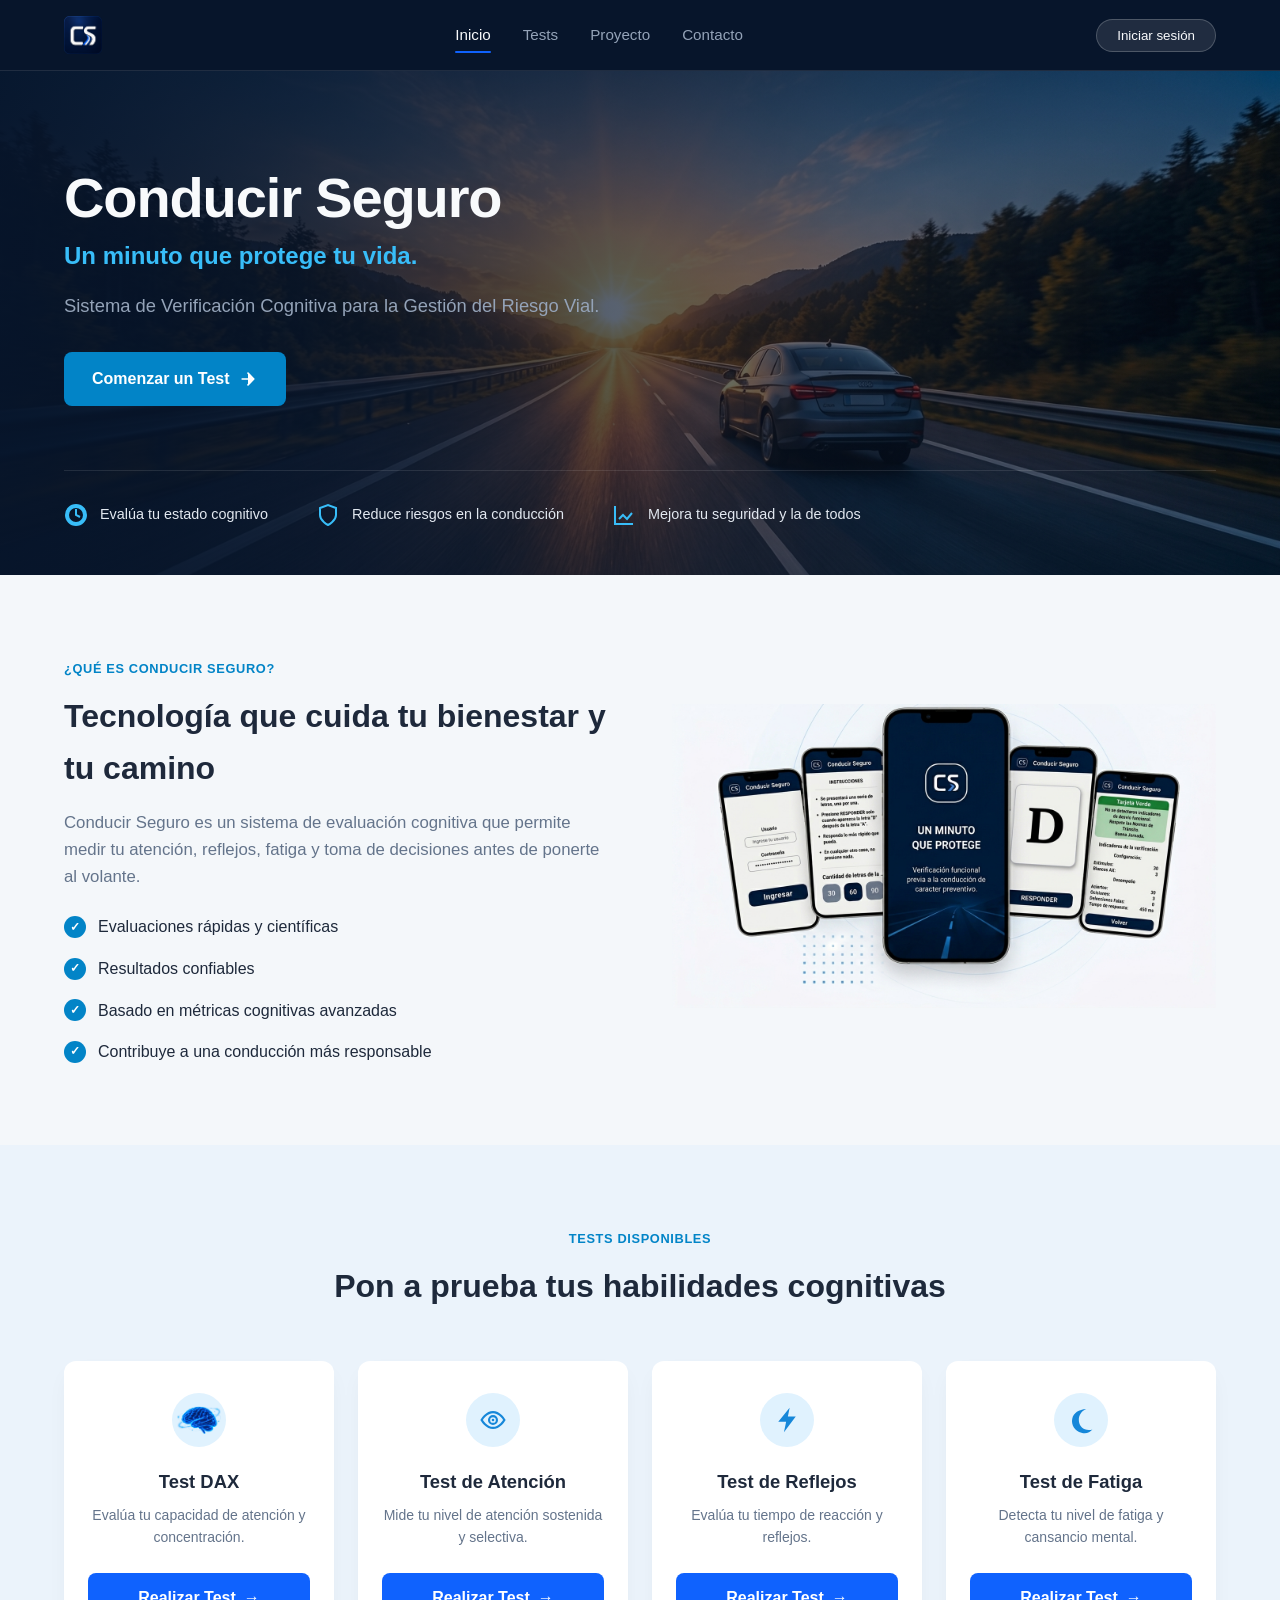
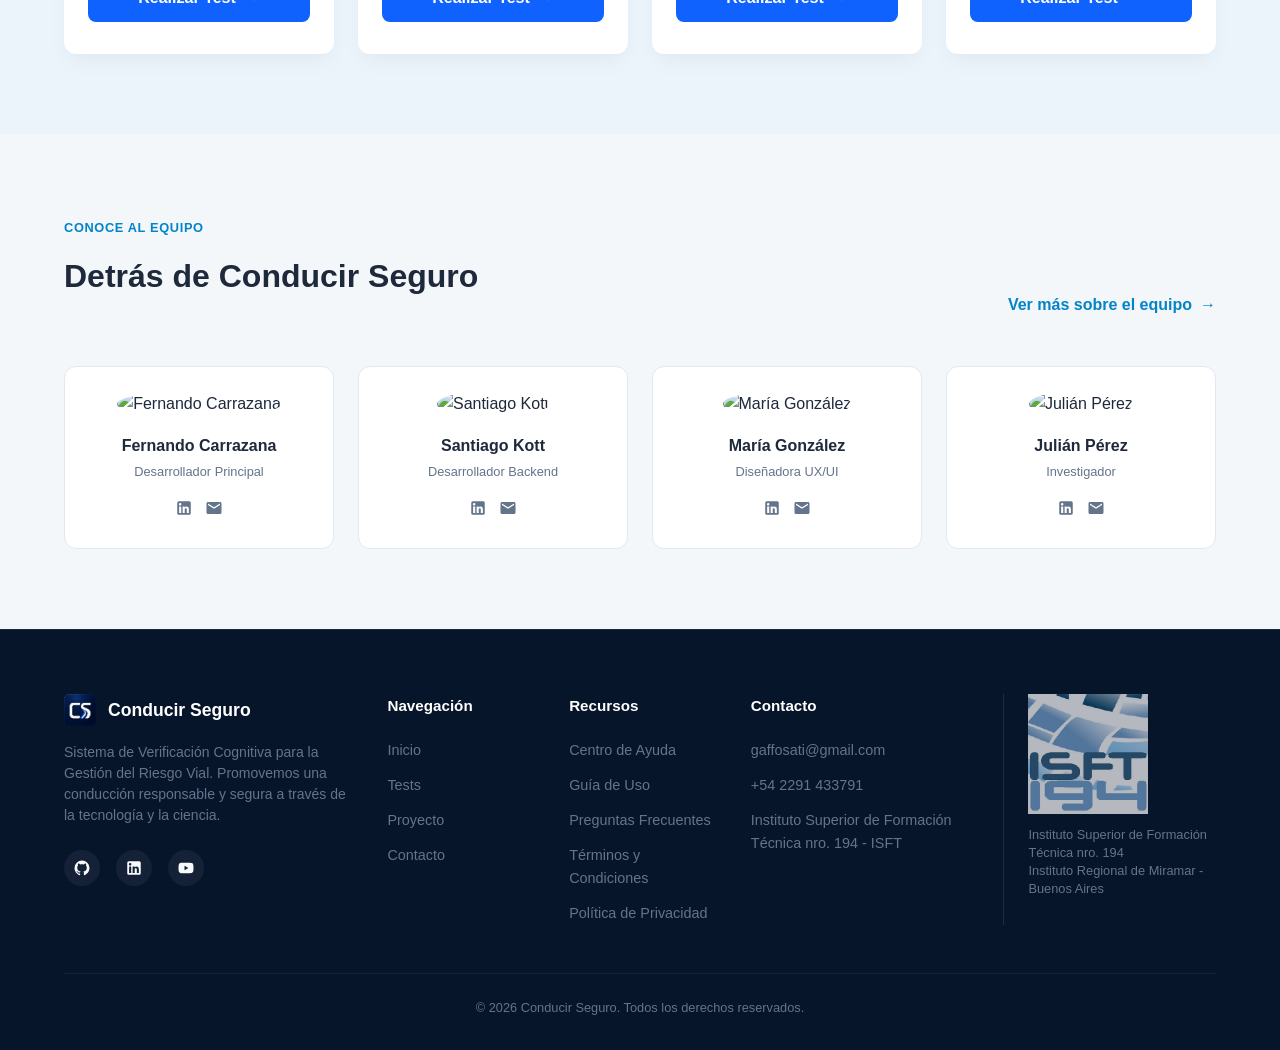
==== commit 397c02e2: "Actualizo" ====
--- a/index.html
+++ b/index.html
@@ -1,54 +1,58 @@
 ﻿<!DOCTYPE html>
 <html lang="es">
+
 <head>
       <meta charset="UTF-8">
       <meta name="viewport" content="width=device-width, initial-scale=1.0">
       <title>Conducir Seguro | Sistema de Verificación Cognitiva</title>
-      <meta name="description" content="Sistema de Verificación Cognitiva previa a la conducción de carácter preventivo.">
+      <meta name="description"
+            content="Sistema de Verificación Cognitiva previa a la conducción de carácter preventivo.">
       <link rel="icon" href="image/icon/conducirSegurosIco.ico" type="image/x-icon">
-      
+
       <!-- Hojas de Estilo CSS Modulares -->
       <link rel="stylesheet" href="css/base/variables.css">
       <link rel="stylesheet" href="css/base/base.css">
       <link rel="stylesheet" href="css/components/navbar.css">
       <link rel="stylesheet" href="css/components/footer.css">
-      <link rel="stylesheet" href="css/pages/home.css">                                                  
+      <link rel="stylesheet" href="css/pages/home.css">
 </head>
+
 <body>
 
       <!-- Header Principal -->
       <header class="site-header">
             <div class="container">
                   <nav class="navbar" aria-label="Navegación principal">
-                  <a href="index.html" class="navbar__brand" aria-label="ConducirSeguros Inicio">
-                        <img src="image/logoConducir.png" alt="ConducirSeguros Logo" class="navbar__logo">
-                  </a>
-
-                  <button class="navbar__toggle" id="nav-toggle" aria-label="Abrir menú de navegación" aria-expanded="false">
-                        ☰
-                  </button>
-
-                  <ul class="navbar__nav" id="nav-menu">
-                        <li><a href="index.html" class="navbar__link navbar__link--active">Inicio</a></li>
-                        <li><a href="test.html" class="navbar__link">Tests</a></li>
-                        <li><a href="about.html" class="navbar__link">Proyecto</a></li>
-                        
-                        <!-- <li><a href="team.html" class="navbar__link">Equipo</a></li>-->
-                        <li><a href="contact.html" class="navbar__link">Contacto</a></li>
-                  </ul>
-
-                  <div class="navbar__actions">
-                        <button class="btn-auth" id="auth-btn">
-                              <span>Iniciar sesión</span>
+                        <a href="index.html" class="navbar__brand" aria-label="ConducirSeguros Inicio">
+                              <img src="image/logoConducir.png" alt="ConducirSeguros Logo" class="navbar__logo">
+                        </a>
+
+                        <button class="navbar__toggle" id="nav-toggle" aria-label="Abrir menú de navegación"
+                              aria-expanded="false">
+                              ☰
                         </button>
-                  </div>
+
+                        <ul class="navbar__nav" id="nav-menu">
+                              <li><a href="index.html" class="navbar__link navbar__link--active">Inicio</a></li>
+                              <li><a href="test.html" class="navbar__link">Tests</a></li>
+                              <li><a href="about.html" class="navbar__link">Proyecto</a></li>
+
+                              <!-- <li><a href="team.html" class="navbar__link">Equipo</a></li>-->
+                              <li><a href="contact.html" class="navbar__link">Contacto</a></li>
+                        </ul>
+
+                        <div class="navbar__actions">
+                              <button class="btn-auth" id="auth-btn">
+                                    <span>Iniciar sesión</span>
+                              </button>
+                        </div>
                   </nav>
             </div>
       </header>
 
       <!-- Contenido Principal -->
       <main id="main-content">
-            
+
             <!-- 1. HERO SECTION -->
             <section class="hero">
                   <div class="hero__overlay"></div>
@@ -63,7 +67,9 @@
                                     <a href="test.html" class="btn btn--primary btn--lg">
                                           <span>Comenzar un Test</span>
                                           <svg class="btn__icon" viewBox="0 0 24 24" width="20" height="20">
-                                                <path fill="currentColor" d="M5 12h14M12 5l7 7-7 7" stroke="currentColor" stroke-width="2" stroke-linecap="round" stroke-linejoin="round"/>
+                                                <path fill="currentColor" d="M5 12h14M12 5l7 7-7 7"
+                                                      stroke="currentColor" stroke-width="2" stroke-linecap="round"
+                                                      stroke-linejoin="round" />
                                           </svg>
                                     </a>
                               </div>
@@ -73,19 +79,28 @@
                         <div class="hero__features">
                               <div class="feature-item">
                                     <div class="feature-item__icon">
-                                          <svg viewBox="0 0 24 24" width="24" height="24"><path fill="none" stroke="currentColor" stroke-width="2" d="M12 2a10 10 0 1 0 10 10A10 10 0 0 0 12 2zm0 18a8 8 0 1 1 8-8a8 8 0 0 1-8 8zM12 6v6l4 2"/></svg>
+                                          <svg viewBox="0 0 24 24" width="24" height="24">
+                                                <path fill="none" stroke="currentColor" stroke-width="2"
+                                                      d="M12 2a10 10 0 1 0 10 10A10 10 0 0 0 12 2zm0 18a8 8 0 1 1 8-8a8 8 0 0 1-8 8zM12 6v6l4 2" />
+                                          </svg>
                                     </div>
                                     <span class="feature-item__text">Evalúa tu estado cognitivo</span>
                               </div>
                               <div class="feature-item">
                                     <div class="feature-item__icon">
-                                          <svg viewBox="0 0 24 24" width="24" height="24"><path fill="none" stroke="currentColor" stroke-width="2" d="M12 22s8-4 8-10V5l-8-3-8 3v7c0 6 8 10 8 10z"/></svg>
+                                          <svg viewBox="0 0 24 24" width="24" height="24">
+                                                <path fill="none" stroke="currentColor" stroke-width="2"
+                                                      d="M12 22s8-4 8-10V5l-8-3-8 3v7c0 6 8 10 8 10z" />
+                                          </svg>
                                     </div>
                                     <span class="feature-item__text">Reduce riesgos en la conducción</span>
                               </div>
                               <div class="feature-item">
                                     <div class="feature-item__icon">
-                                          <svg viewBox="0 0 24 24" width="24" height="24"><path fill="none" stroke="currentColor" stroke-width="2" d="M3 3v18h18M7 16l4-4 4 4 5-6"/></svg>
+                                          <svg viewBox="0 0 24 24" width="24" height="24">
+                                                <path fill="none" stroke="currentColor" stroke-width="2"
+                                                      d="M3 3v18h18M7 16l4-4 4 4 5-6" />
+                                          </svg>
                                     </div>
                                     <span class="feature-item__text">Mejora tu seguridad y la de todos</span>
                               </div>
@@ -100,7 +115,8 @@
                               <span class="badge-tag">¿QUÉ ES CONDUCIR SEGURO?</span>
                               <h2 class="section-title">Tecnología que cuida tu bienestar y tu camino</h2>
                               <p class="section-description">
-                                    Conducir Seguro es un sistema de evaluación cognitiva que permite medir tu atención, reflejos, fatiga y toma de decisiones antes de ponerte al volante.
+                                    Conducir Seguro es un sistema de evaluación cognitiva que permite medir tu atención,
+                                    reflejos, fatiga y toma de decisiones antes de ponerte al volante.
                               </p>
                               <ul class="checklist">
                                     <li class="checklist__item">
@@ -109,7 +125,7 @@
                                     </li>
                                     <li class="checklist__item">
                                           <span class="checklist__icon">✓</span>
-                                          <span>Resultados confiables al instante</span>
+                                          <span>Resultados confiables</span>
                                     </li>
                                     <li class="checklist__item">
                                           <span class="checklist__icon">✓</span>
@@ -122,7 +138,8 @@
                               </ul>
                         </div>
                         <div class="about-summary__media">
-                              <img src="image/mockup-app-phones.jpg" alt="Mockups App ConducirSeguros en smartphones" class="about-summary__img">
+                              <img src="image/mockup-app-phones.jpg" alt="Mockups App ConducirSeguros en smartphones"
+                                    class="about-summary__img">
                         </div>
                   </div>
             </section>
@@ -139,7 +156,8 @@
                               <!-- Card 1: Test DAX -->
                               <article class="test-card">
                                     <div class="test-card__icon test-card__icon--brain">
-                                          <img src="image/icon/brain-icon.png" alt="" aria-hidden="true" onerror="this.remove()">
+                                          <img src="image/icon/brain-icon.png" alt="" aria-hidden="true"
+                                                onerror="this.remove()">
                                     </div>
                                     <h3 class="test-card__title">Test DAX</h3>
                                     <p class="test-card__desc">Evalúa tu capacidad de atención y concentración.</p>
@@ -152,7 +170,8 @@
                               <!-- Card 2: Test de Atención -->
                               <article class="test-card">
                                     <div class="test-card__icon test-card__icon--eye">
-                                          <img src="image/icon/eye-icon.svg" alt="" aria-hidden="true" onerror="this.remove()">
+                                          <img src="image/icon/eye-icon.svg" alt="" aria-hidden="true"
+                                                onerror="this.remove()">
                                     </div>
                                     <h3 class="test-card__title">Test de Atención</h3>
                                     <p class="test-card__desc">Mide tu nivel de atención sostenida y selectiva.</p>
@@ -165,7 +184,8 @@
                               <!-- Card 3: Test de Reflejos -->
                               <article class="test-card">
                                     <div class="test-card__icon test-card__icon--bolt">
-                                          <img src="image/icon/bolt-icon.svg" alt="" aria-hidden="true" onerror="this.remove()">
+                                          <img src="image/icon/bolt-icon.svg" alt="" aria-hidden="true"
+                                                onerror="this.remove()">
                                     </div>
                                     <h3 class="test-card__title">Test de Reflejos</h3>
                                     <p class="test-card__desc">Evalúa tu tiempo de reacción y reflejos.</p>
@@ -178,7 +198,8 @@
                               <!-- Card 4: Test de Fatiga -->
                               <article class="test-card">
                                     <div class="test-card__icon test-card__icon--moon">
-                                          <img src="image/icon/moon-icon.svg" alt="" aria-hidden="true" onerror="this.remove()">
+                                          <img src="image/icon/moon-icon.svg" alt="" aria-hidden="true"
+                                                onerror="this.remove()">
                                     </div>
                                     <h3 class="test-card__title">Test de Fatiga</h3>
                                     <p class="test-card__desc">Detecta tu nivel de fatiga y cansancio mental.</p>
@@ -208,12 +229,21 @@
                         <div class="team-grid">
                               <!-- Miembro 1 -->
                               <article class="team-card">
-                                    <img src="image/team/member1.jpg" alt="Fernando Carrazana" class="team-card__avatar">
+                                    <img src="image/team/member1.jpg" alt="Fernando Carrazana"
+                                          class="team-card__avatar">
                                     <h3 class="team-card__name">Fernando Carrazana</h3>
                                     <p class="team-card__role">Desarrollador Principal</p>
                                     <div class="team-card__socials">
-                                          <a href="#" aria-label="LinkedIn"><svg width="18" height="18" viewBox="0 0 24 24"><path fill="currentColor" d="M19 3a2 2 0 0 1 2 2v14a2 2 0 0 1-2 2H5a2 2 0 0 1-2-2V5a2 2 0 0 1 2-2h14m-.5 15.5v-5.3a3.26 3.26 0 0 0-3.26-3.26c-.85 0-1.84.52-2.28 1.3v-1.11h-2.79v8.37h2.79v-4.93c0-.77.62-1.4 1.39-1.4a1.4 1.4 0 0 1 1.4 1.4v4.93h2.75M6.88 8.56a1.68 1.68 0 0 0 1.68-1.68c0-.93-.75-1.69-1.68-1.69a1.69 1.69 0 0 0-1.69 1.69c0 .93.76 1.68 1.69 1.68m1.39 9.94v-8.37H5.5v8.37h2.77Z"/></svg></a>
-                                          <a href="#" aria-label="Email"><svg width="18" height="18" viewBox="0 0 24 24"><path fill="currentColor" d="M20 4H4c-1.1 0-1.99.9-1.99 2L2 18c0 1.1.9 2 2 2h16c1.1 0 2-.9 2-2V6c0-1.1-.9-2-2-2zm0 4l-8 5l-8-5V6l8 5l8-5v2z"/></svg></a>
+                                          <a href="#" aria-label="LinkedIn"><svg width="18" height="18"
+                                                      viewBox="0 0 24 24">
+                                                      <path fill="currentColor"
+                                                            d="M19 3a2 2 0 0 1 2 2v14a2 2 0 0 1-2 2H5a2 2 0 0 1-2-2V5a2 2 0 0 1 2-2h14m-.5 15.5v-5.3a3.26 3.26 0 0 0-3.26-3.26c-.85 0-1.84.52-2.28 1.3v-1.11h-2.79v8.37h2.79v-4.93c0-.77.62-1.4 1.39-1.4a1.4 1.4 0 0 1 1.4 1.4v4.93h2.75M6.88 8.56a1.68 1.68 0 0 0 1.68-1.68c0-.93-.75-1.69-1.68-1.69a1.69 1.69 0 0 0-1.69 1.69c0 .93.76 1.68 1.69 1.68m1.39 9.94v-8.37H5.5v8.37h2.77Z" />
+                                                </svg></a>
+                                          <a href="#" aria-label="Email"><svg width="18" height="18"
+                                                      viewBox="0 0 24 24">
+                                                      <path fill="currentColor"
+                                                            d="M20 4H4c-1.1 0-1.99.9-1.99 2L2 18c0 1.1.9 2 2 2h16c1.1 0 2-.9 2-2V6c0-1.1-.9-2-2-2zm0 4l-8 5l-8-5V6l8 5l8-5v2z" />
+                                                </svg></a>
                                     </div>
                               </article>
 
@@ -223,8 +253,16 @@
                                     <h3 class="team-card__name">Santiago Kott</h3>
                                     <p class="team-card__role">Desarrollador Backend</p>
                                     <div class="team-card__socials">
-                                          <a href="#" aria-label="LinkedIn"><svg width="18" height="18" viewBox="0 0 24 24"><path fill="currentColor" d="M19 3a2 2 0 0 1 2 2v14a2 2 0 0 1-2 2H5a2 2 0 0 1-2-2V5a2 2 0 0 1 2-2h14m-.5 15.5v-5.3a3.26 3.26 0 0 0-3.26-3.26c-.85 0-1.84.52-2.28 1.3v-1.11h-2.79v8.37h2.79v-4.93c0-.77.62-1.4 1.39-1.4a1.4 1.4 0 0 1 1.4 1.4v4.93h2.75M6.88 8.56a1.68 1.68 0 0 0 1.68-1.68c0-.93-.75-1.69-1.68-1.69a1.69 1.69 0 0 0-1.69 1.69c0 .93.76 1.68 1.69 1.68m1.39 9.94v-8.37H5.5v8.37h2.77Z"/></svg></a>
-                                          <a href="#" aria-label="Email"><svg width="18" height="18" viewBox="0 0 24 24"><path fill="currentColor" d="M20 4H4c-1.1 0-1.99.9-1.99 2L2 18c0 1.1.9 2 2 2h16c1.1 0 2-.9 2-2V6c0-1.1-.9-2-2-2zm0 4l-8 5l-8-5V6l8 5l8-5v2z"/></svg></a>
+                                          <a href="#" aria-label="LinkedIn"><svg width="18" height="18"
+                                                      viewBox="0 0 24 24">
+                                                      <path fill="currentColor"
+                                                            d="M19 3a2 2 0 0 1 2 2v14a2 2 0 0 1-2 2H5a2 2 0 0 1-2-2V5a2 2 0 0 1 2-2h14m-.5 15.5v-5.3a3.26 3.26 0 0 0-3.26-3.26c-.85 0-1.84.52-2.28 1.3v-1.11h-2.79v8.37h2.79v-4.93c0-.77.62-1.4 1.39-1.4a1.4 1.4 0 0 1 1.4 1.4v4.93h2.75M6.88 8.56a1.68 1.68 0 0 0 1.68-1.68c0-.93-.75-1.69-1.68-1.69a1.69 1.69 0 0 0-1.69 1.69c0 .93.76 1.68 1.69 1.68m1.39 9.94v-8.37H5.5v8.37h2.77Z" />
+                                                </svg></a>
+                                          <a href="#" aria-label="Email"><svg width="18" height="18"
+                                                      viewBox="0 0 24 24">
+                                                      <path fill="currentColor"
+                                                            d="M20 4H4c-1.1 0-1.99.9-1.99 2L2 18c0 1.1.9 2 2 2h16c1.1 0 2-.9 2-2V6c0-1.1-.9-2-2-2zm0 4l-8 5l-8-5V6l8 5l8-5v2z" />
+                                                </svg></a>
                                     </div>
                               </article>
 
@@ -234,8 +272,16 @@
                                     <h3 class="team-card__name">María González</h3>
                                     <p class="team-card__role">Diseñadora UX/UI</p>
                                     <div class="team-card__socials">
-                                          <a href="#" aria-label="LinkedIn"><svg width="18" height="18" viewBox="0 0 24 24"><path fill="currentColor" d="M19 3a2 2 0 0 1 2 2v14a2 2 0 0 1-2 2H5a2 2 0 0 1-2-2V5a2 2 0 0 1 2-2h14m-.5 15.5v-5.3a3.26 3.26 0 0 0-3.26-3.26c-.85 0-1.84.52-2.28 1.3v-1.11h-2.79v8.37h2.79v-4.93c0-.77.62-1.4 1.39-1.4a1.4 1.4 0 0 1 1.4 1.4v4.93h2.75M6.88 8.56a1.68 1.68 0 0 0 1.68-1.68c0-.93-.75-1.69-1.68-1.69a1.69 1.69 0 0 0-1.69 1.69c0 .93.76 1.68 1.69 1.68m1.39 9.94v-8.37H5.5v8.37h2.77Z"/></svg></a>
-                                          <a href="#" aria-label="Email"><svg width="18" height="18" viewBox="0 0 24 24"><path fill="currentColor" d="M20 4H4c-1.1 0-1.99.9-1.99 2L2 18c0 1.1.9 2 2 2h16c1.1 0 2-.9 2-2V6c0-1.1-.9-2-2-2zm0 4l-8 5l-8-5V6l8 5l8-5v2z"/></svg></a>
+                                          <a href="#" aria-label="LinkedIn"><svg width="18" height="18"
+                                                      viewBox="0 0 24 24">
+                                                      <path fill="currentColor"
+                                                            d="M19 3a2 2 0 0 1 2 2v14a2 2 0 0 1-2 2H5a2 2 0 0 1-2-2V5a2 2 0 0 1 2-2h14m-.5 15.5v-5.3a3.26 3.26 0 0 0-3.26-3.26c-.85 0-1.84.52-2.28 1.3v-1.11h-2.79v8.37h2.79v-4.93c0-.77.62-1.4 1.39-1.4a1.4 1.4 0 0 1 1.4 1.4v4.93h2.75M6.88 8.56a1.68 1.68 0 0 0 1.68-1.68c0-.93-.75-1.69-1.68-1.69a1.69 1.69 0 0 0-1.69 1.69c0 .93.76 1.68 1.69 1.68m1.39 9.94v-8.37H5.5v8.37h2.77Z" />
+                                                </svg></a>
+                                          <a href="#" aria-label="Email"><svg width="18" height="18"
+                                                      viewBox="0 0 24 24">
+                                                      <path fill="currentColor"
+                                                            d="M20 4H4c-1.1 0-1.99.9-1.99 2L2 18c0 1.1.9 2 2 2h16c1.1 0 2-.9 2-2V6c0-1.1-.9-2-2-2zm0 4l-8 5l-8-5V6l8 5l8-5v2z" />
+                                                </svg></a>
                                     </div>
                               </article>
 
@@ -245,8 +291,16 @@
                                     <h3 class="team-card__name">Julián Pérez</h3>
                                     <p class="team-card__role">Investigador</p>
                                     <div class="team-card__socials">
-                                          <a href="#" aria-label="LinkedIn"><svg width="18" height="18" viewBox="0 0 24 24"><path fill="currentColor" d="M19 3a2 2 0 0 1 2 2v14a2 2 0 0 1-2 2H5a2 2 0 0 1-2-2V5a2 2 0 0 1 2-2h14m-.5 15.5v-5.3a3.26 3.26 0 0 0-3.26-3.26c-.85 0-1.84.52-2.28 1.3v-1.11h-2.79v8.37h2.79v-4.93c0-.77.62-1.4 1.39-1.4a1.4 1.4 0 0 1 1.4 1.4v4.93h2.75M6.88 8.56a1.68 1.68 0 0 0 1.68-1.68c0-.93-.75-1.69-1.68-1.69a1.69 1.69 0 0 0-1.69 1.69c0 .93.76 1.68 1.69 1.68m1.39 9.94v-8.37H5.5v8.37h2.77Z"/></svg></a>
-                                          <a href="#" aria-label="Email"><svg width="18" height="18" viewBox="0 0 24 24"><path fill="currentColor" d="M20 4H4c-1.1 0-1.99.9-1.99 2L2 18c0 1.1.9 2 2 2h16c1.1 0 2-.9 2-2V6c0-1.1-.9-2-2-2zm0 4l-8 5l-8-5V6l8 5l8-5v2z"/></svg></a>
+                                          <a href="#" aria-label="LinkedIn"><svg width="18" height="18"
+                                                      viewBox="0 0 24 24">
+                                                      <path fill="currentColor"
+                                                            d="M19 3a2 2 0 0 1 2 2v14a2 2 0 0 1-2 2H5a2 2 0 0 1-2-2V5a2 2 0 0 1 2-2h14m-.5 15.5v-5.3a3.26 3.26 0 0 0-3.26-3.26c-.85 0-1.84.52-2.28 1.3v-1.11h-2.79v8.37h2.79v-4.93c0-.77.62-1.4 1.39-1.4a1.4 1.4 0 0 1 1.4 1.4v4.93h2.75M6.88 8.56a1.68 1.68 0 0 0 1.68-1.68c0-.93-.75-1.69-1.68-1.69a1.69 1.69 0 0 0-1.69 1.69c0 .93.76 1.68 1.69 1.68m1.39 9.94v-8.37H5.5v8.37h2.77Z" />
+                                                </svg></a>
+                                          <a href="#" aria-label="Email"><svg width="18" height="18"
+                                                      viewBox="0 0 24 24">
+                                                      <path fill="currentColor"
+                                                            d="M20 4H4c-1.1 0-1.99.9-1.99 2L2 18c0 1.1.9 2 2 2h16c1.1 0 2-.9 2-2V6c0-1.1-.9-2-2-2zm0 4l-8 5l-8-5V6l8 5l8-5v2z" />
+                                                </svg></a>
                                     </div>
                               </article>
                         </div>
@@ -258,82 +312,99 @@
       <script src="js/script.js"></script>
 
       <footer class="site-footer">
-      <div class="container">
-            <div class="footer__grid">
-                  
-                  <!-- Columna 1: Branding y Propósito -->
-                  <div class="footer__col">
-                  <div class="footer__brand-logo">
-                        <img src="image/logoConducir.png" alt="ConducirSeguros" class="footer__logo-img">
-                        <span class="footer__brand-title">Conducir Seguro</span>
-                  </div>
-                  <p class="footer__description">
-                        Sistema de Verificación Cognitiva para la Gestión del Riesgo Vial. Promovemos una conducción responsable y segura a través de la tecnología y la ciencia.
-                  </p>
-                  <div class="footer__socials">
-                        <a href="https://github.com" class="footer__social-link" aria-label="GitHub" target="_blank" rel="noopener">
-                              <svg class="footer__social-icon" viewBox="0 0 24 24"><path fill="currentColor" d="M12 2A10 10 0 0 0 2 12c0 4.42 2.87 8.17 6.84 9.5c.5.08.66-.23.66-.5v-1.69c-2.77.6-3.36-1.34-3.36-1.34c-.46-1.16-1.11-1.47-1.11-1.47c-.91-.62.07-.6.07-.6c1 .07 1.53 1.03 1.53 1.03c.87 1.52 2.34 1.07 2.91.83c.1-.65.35-1.09.63-1.34c-2.22-.25-4.55-1.11-4.55-4.92c0-1.11.38-2 1.03-2.71c-.1-.25-.45-1.29.1-2.64c0 0 .84-.27 2.75 1.02c.79-.22 1.65-.33 2.5-.33c.85 0 1.71.11 2.5.33c1.91-1.29 2.75-1.02 2.75-1.02c.55 1.35.2 2.39.1 2.64c.65.71 1.03 1.6 1.03 2.71c0 3.82-2.34 4.66-4.57 4.91c.36.31.69.92.69 1.85V21c0 .27.16.59.67.5C19.14 20.16 22 16.42 22 12A10 10 0 0 0 12 2Z"/></svg>
-                        </a>
-                        <a href="https://linkedin.com" class="footer__social-link" aria-label="LinkedIn" target="_blank" rel="noopener">
-                              <svg class="footer__social-icon" viewBox="0 0 24 24"><path fill="currentColor" d="M19 3a2 2 0 0 1 2 2v14a2 2 0 0 1-2 2H5a2 2 0 0 1-2-2V5a2 2 0 0 1 2-2h14m-.5 15.5v-5.3a3.26 3.26 0 0 0-3.26-3.26c-.85 0-1.84.52-2.28 1.3v-1.11h-2.79v8.37h2.79v-4.93c0-.77.62-1.4 1.39-1.4a1.4 1.4 0 0 1 1.4 1.4v4.93h2.75M6.88 8.56a1.68 1.68 0 0 0 1.68-1.68c0-.93-.75-1.69-1.68-1.69a1.69 1.69 0 0 0-1.69 1.69c0 .93.76 1.68 1.69 1.68m1.39 9.94v-8.37H5.5v8.37h2.77Z"/></svg>
-                        </a>
-                        <a href="https://youtube.com" class="footer__social-link" aria-label="YouTube" target="_blank" rel="noopener">
-                              <svg class="footer__social-icon" viewBox="0 0 24 24"><path fill="currentColor" d="M10 15l5.19-3L10 9v6m11.56-7.83c.13.47.22 1.1.28 1.9.07.8.1 1.49.1 2.09L22 12c0 2.19-.16 3.8-.44 4.83c-.25.9-.83 1.48-1.73 1.73c-.47.13-1.33.22-2.65.28c-1.3.07-2.49.1-3.59.1L12 19c-4.19 0-6.8-.16-7.83-.44c-.9-.25-1.48-.83-1.73-1.73c-.13-.47-.22-1.1-.28-1.9c-.07-.8-.1-1.49-.1-2.09L2 12c0-2.19.16-3.8.44-4.83c.25-.9.83-1.48 1.73-1.73c.47-.13 1.33-.22 2.65-.28c1.3-.07 2.49-.1 3.59-.1L12 5c4.19 0 6.8.16 7.83.44c.9.25 1.48.83 1.73 1.73Z"/></svg>
-                        </a>
-                  </div>
-                  </div>
-
-                  <!-- Columna 2: Navegación -->
-                  <div class="footer__col">
-                  <h4 class="footer__column-title">Navegación</h4>
-                  <ul class="footer__list">
-                        <li><a href="index.html" class="footer__link">Inicio</a></li>
-                        <li><a href="test.html" class="footer__link">Tests</a></li>
-                        <li><a href="about.html" class="footer__link">Proyecto</a></li>
-                        
-                        <!--<li><a href="team.html" class="footer__link">Equipo</a></li>-->
-                        <li><a href="contact.html" class="footer__link">Contacto</a></li>
-                  </ul>
-                  </div>
-
-                  <!-- Columna 3: Recursos -->
-                  <div class="footer__col">
-                  <h4 class="footer__column-title">Recursos</h4>
-                  <ul class="footer__list">
-                        <li><a href="faq.html" class="footer__link">Centro de Ayuda</a></li>
-                        <li><a href="guide.html" class="footer__link">Guía de Uso</a></li>
-                        <li><a href="faq.html#preguntas" class="footer__link">Preguntas Frecuentes</a></li>
-                        <li><a href="terms.html" class="footer__link">Términos y Condiciones</a></li>
-                        <li><a href="privacy.html" class="footer__link">Política de Privacidad</a></li>
-                  </ul>
-                  </div>
-
-                  <!-- Columna 4: Contacto Rapido -->
-                  <div class="footer__col">
-                  <h4 class="footer__column-title">Contacto</h4>
-                  <ul class="footer__list">
-                        <li><a href="mailto:gaffosati@gmail.com" class="footer__link">gaffosati@gmail.com</a></li>
-                        <li><span class="footer__link">+54 2291 433791</span></li>
-                        <li><span class="footer__link">Instituto Superior de Formación Técnica nro. 194 - ISFT</span></li>
-                  </ul>
-                  </div>
-
-                  <!-- Columna 5: Institucional (ISFT) -->
-                  <div class="footer__col footer__institution">
-                  <img src="image/isft194_173px.png" alt="Universidad Tecnológica Nacional" class="footer__isft-logo">
-                  <p class="footer__isft-text">
-                        Instituto Superior de Formación Técnica nro. 194<br>
-                        Instituto Regional de Miramar - Buenos Aires
-                  </p>
-                  </div>
-
+            <div class="container">
+                  <div class="footer__grid">
+
+                        <!-- Columna 1: Branding y Propósito -->
+                        <div class="footer__col">
+                              <div class="footer__brand-logo">
+                                    <img src="image/logoConducir.png" alt="ConducirSeguros" class="footer__logo-img">
+                                    <span class="footer__brand-title">Conducir Seguro</span>
+                              </div>
+                              <p class="footer__description">
+                                    Sistema de Verificación Cognitiva para la Gestión del Riesgo Vial. Promovemos una
+                                    conducción responsable y segura a través de la tecnología y la ciencia.
+                              </p>
+                              <div class="footer__socials">
+                                    <a href="https://github.com" class="footer__social-link" aria-label="GitHub"
+                                          target="_blank" rel="noopener">
+                                          <svg class="footer__social-icon" viewBox="0 0 24 24">
+                                                <path fill="currentColor"
+                                                      d="M12 2A10 10 0 0 0 2 12c0 4.42 2.87 8.17 6.84 9.5c.5.08.66-.23.66-.5v-1.69c-2.77.6-3.36-1.34-3.36-1.34c-.46-1.16-1.11-1.47-1.11-1.47c-.91-.62.07-.6.07-.6c1 .07 1.53 1.03 1.53 1.03c.87 1.52 2.34 1.07 2.91.83c.1-.65.35-1.09.63-1.34c-2.22-.25-4.55-1.11-4.55-4.92c0-1.11.38-2 1.03-2.71c-.1-.25-.45-1.29.1-2.64c0 0 .84-.27 2.75 1.02c.79-.22 1.65-.33 2.5-.33c.85 0 1.71.11 2.5.33c1.91-1.29 2.75-1.02 2.75-1.02c.55 1.35.2 2.39.1 2.64c.65.71 1.03 1.6 1.03 2.71c0 3.82-2.34 4.66-4.57 4.91c.36.31.69.92.69 1.85V21c0 .27.16.59.67.5C19.14 20.16 22 16.42 22 12A10 10 0 0 0 12 2Z" />
+                                          </svg>
+                                    </a>
+                                    <a href="https://linkedin.com" class="footer__social-link" aria-label="LinkedIn"
+                                          target="_blank" rel="noopener">
+                                          <svg class="footer__social-icon" viewBox="0 0 24 24">
+                                                <path fill="currentColor"
+                                                      d="M19 3a2 2 0 0 1 2 2v14a2 2 0 0 1-2 2H5a2 2 0 0 1-2-2V5a2 2 0 0 1 2-2h14m-.5 15.5v-5.3a3.26 3.26 0 0 0-3.26-3.26c-.85 0-1.84.52-2.28 1.3v-1.11h-2.79v8.37h2.79v-4.93c0-.77.62-1.4 1.39-1.4a1.4 1.4 0 0 1 1.4 1.4v4.93h2.75M6.88 8.56a1.68 1.68 0 0 0 1.68-1.68c0-.93-.75-1.69-1.68-1.69a1.69 1.69 0 0 0-1.69 1.69c0 .93.76 1.68 1.69 1.68m1.39 9.94v-8.37H5.5v8.37h2.77Z" />
+                                          </svg>
+                                    </a>
+                                    <a href="https://youtube.com" class="footer__social-link" aria-label="YouTube"
+                                          target="_blank" rel="noopener">
+                                          <svg class="footer__social-icon" viewBox="0 0 24 24">
+                                                <path fill="currentColor"
+                                                      d="M10 15l5.19-3L10 9v6m11.56-7.83c.13.47.22 1.1.28 1.9.07.8.1 1.49.1 2.09L22 12c0 2.19-.16 3.8-.44 4.83c-.25.9-.83 1.48-1.73 1.73c-.47.13-1.33.22-2.65.28c-1.3.07-2.49.1-3.59.1L12 19c-4.19 0-6.8-.16-7.83-.44c-.9-.25-1.48-.83-1.73-1.73c-.13-.47-.22-1.1-.28-1.9c-.07-.8-.1-1.49-.1-2.09L2 12c0-2.19.16-3.8.44-4.83c.25-.9.83-1.48 1.73-1.73c.47-.13 1.33-.22 2.65-.28c1.3-.07 2.49-.1 3.59-.1L12 5c4.19 0 6.8.16 7.83.44c.9.25 1.48.83 1.73 1.73Z" />
+                                          </svg>
+                                    </a>
+                              </div>
+                        </div>
+
+                        <!-- Columna 2: Navegación -->
+                        <div class="footer__col">
+                              <h4 class="footer__column-title">Navegación</h4>
+                              <ul class="footer__list">
+                                    <li><a href="index.html" class="footer__link">Inicio</a></li>
+                                    <li><a href="test.html" class="footer__link">Tests</a></li>
+                                    <li><a href="about.html" class="footer__link">Proyecto</a></li>
+
+                                    <!--<li><a href="team.html" class="footer__link">Equipo</a></li>-->
+                                    <li><a href="contact.html" class="footer__link">Contacto</a></li>
+                              </ul>
+                        </div>
+
+                        <!-- Columna 3: Recursos -->
+                        <div class="footer__col">
+                              <h4 class="footer__column-title">Recursos</h4>
+                              <ul class="footer__list">
+                                    <li><a href="faq.html" class="footer__link">Centro de Ayuda</a></li>
+                                    <li><a href="guide.html" class="footer__link">Guía de Uso</a></li>
+                                    <li><a href="faq.html#preguntas" class="footer__link">Preguntas Frecuentes</a></li>
+                                    <li><a href="terms.html" class="footer__link">Términos y Condiciones</a></li>
+                                    <li><a href="privacy.html" class="footer__link">Política de Privacidad</a></li>
+                              </ul>
+                        </div>
+
+                        <!-- Columna 4: Contacto Rapido -->
+                        <div class="footer__col">
+                              <h4 class="footer__column-title">Contacto</h4>
+                              <ul class="footer__list">
+                                    <li><a href="mailto:gaffosati@gmail.com"
+                                                class="footer__link">gaffosati@gmail.com</a></li>
+                                    <li><span class="footer__link">+54 2291 433791</span></li>
+                                    <li><span class="footer__link">Instituto Superior de Formación Técnica nro. 194 -
+                                                ISFT</span></li>
+                              </ul>
+                        </div>
+
+                        <!-- Columna 5: Institucional (ISFT) -->
+                        <div class="footer__col footer__institution">
+                              <img src="image/isft194_173px.png" alt="Universidad Tecnológica Nacional"
+                                    class="footer__isft-logo">
+                              <p class="footer__isft-text">
+                                    Instituto Superior de Formación Técnica nro. 194<br>
+                                    Instituto Regional de Miramar - Buenos Aires
+                              </p>
+                        </div>
+
+                  </div>
+
+                  <!-- Copy Bottom -->
+                  <div class="footer__bottom">
+                        <p>&copy; 2026 Conducir Seguro. Todos los derechos reservados.</p>
+                  </div>
             </div>
-
-            <!-- Copy Bottom -->
-            <div class="footer__bottom">
-                  <p>&copy; 2026 Conducir Seguro. Todos los derechos reservados.</p>
-            </div>
-      </div>
       </footer>
 </body>
-</html>
+
+</html>
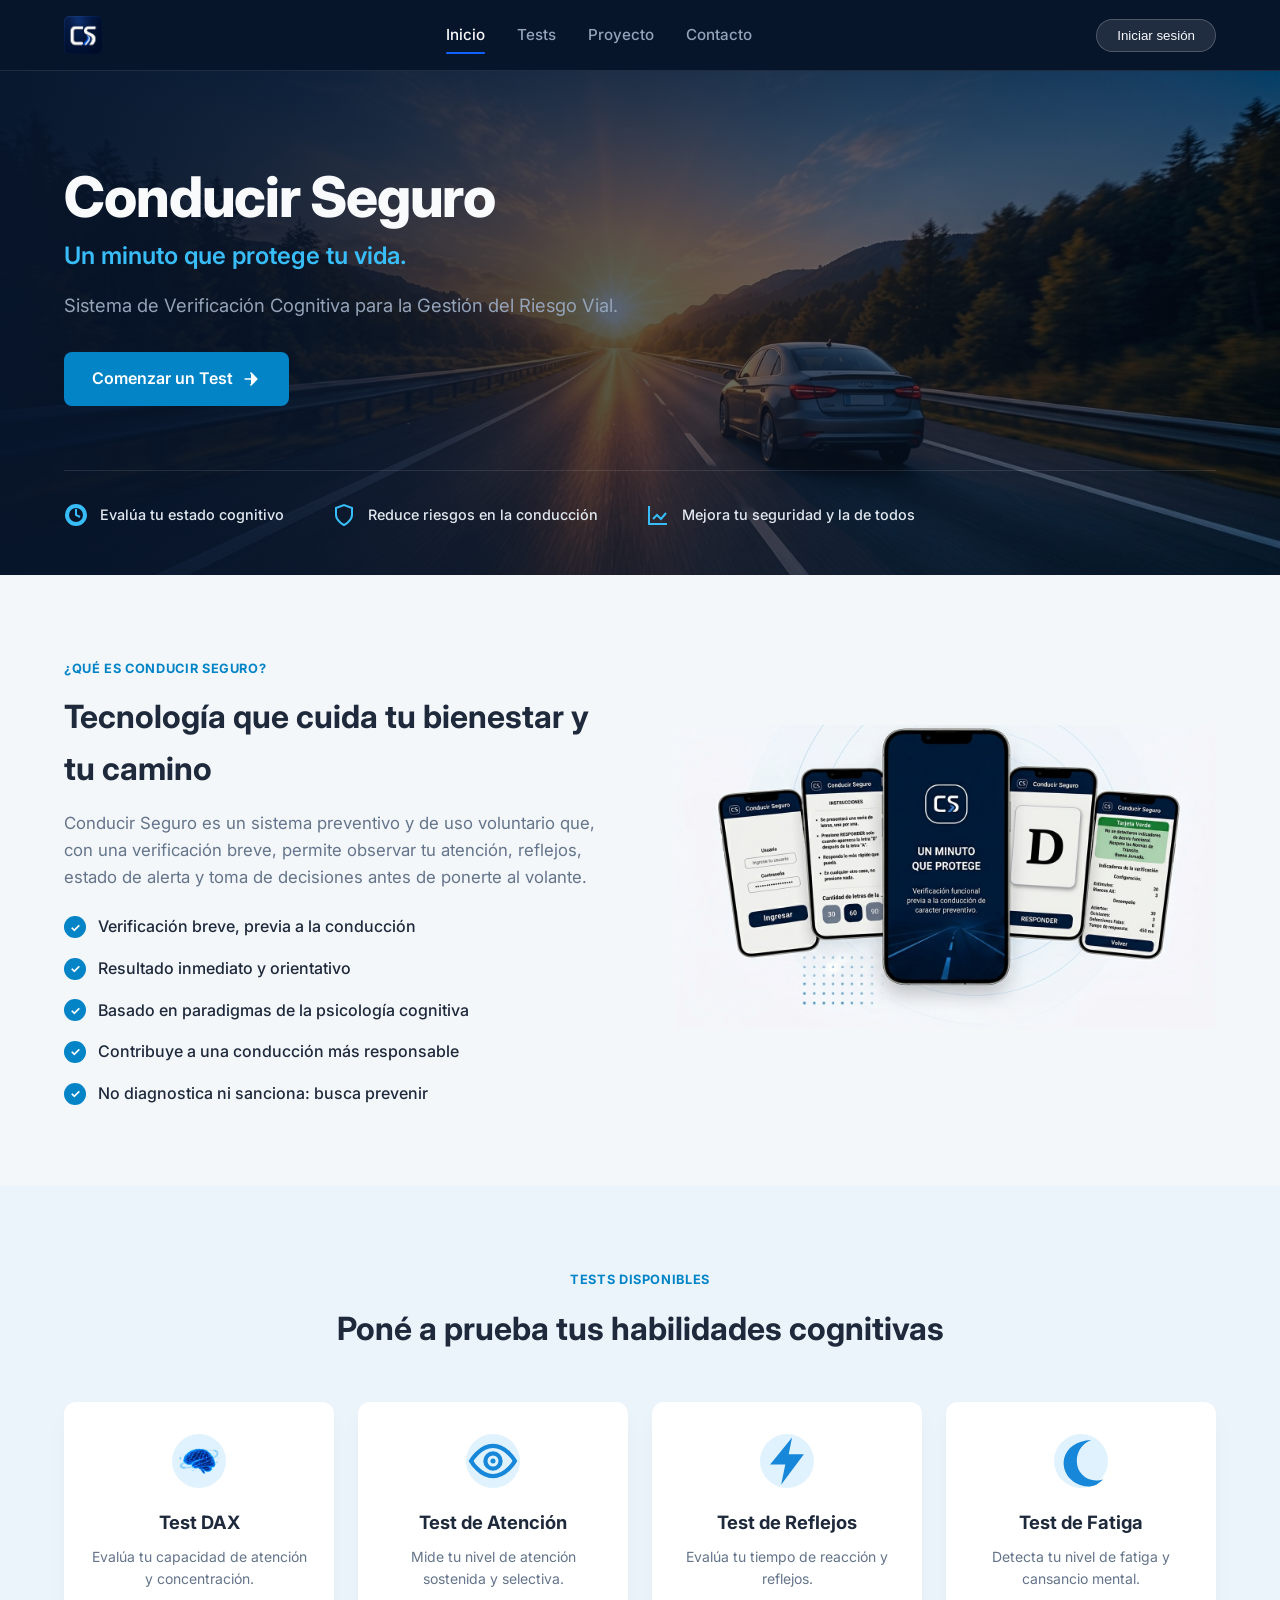
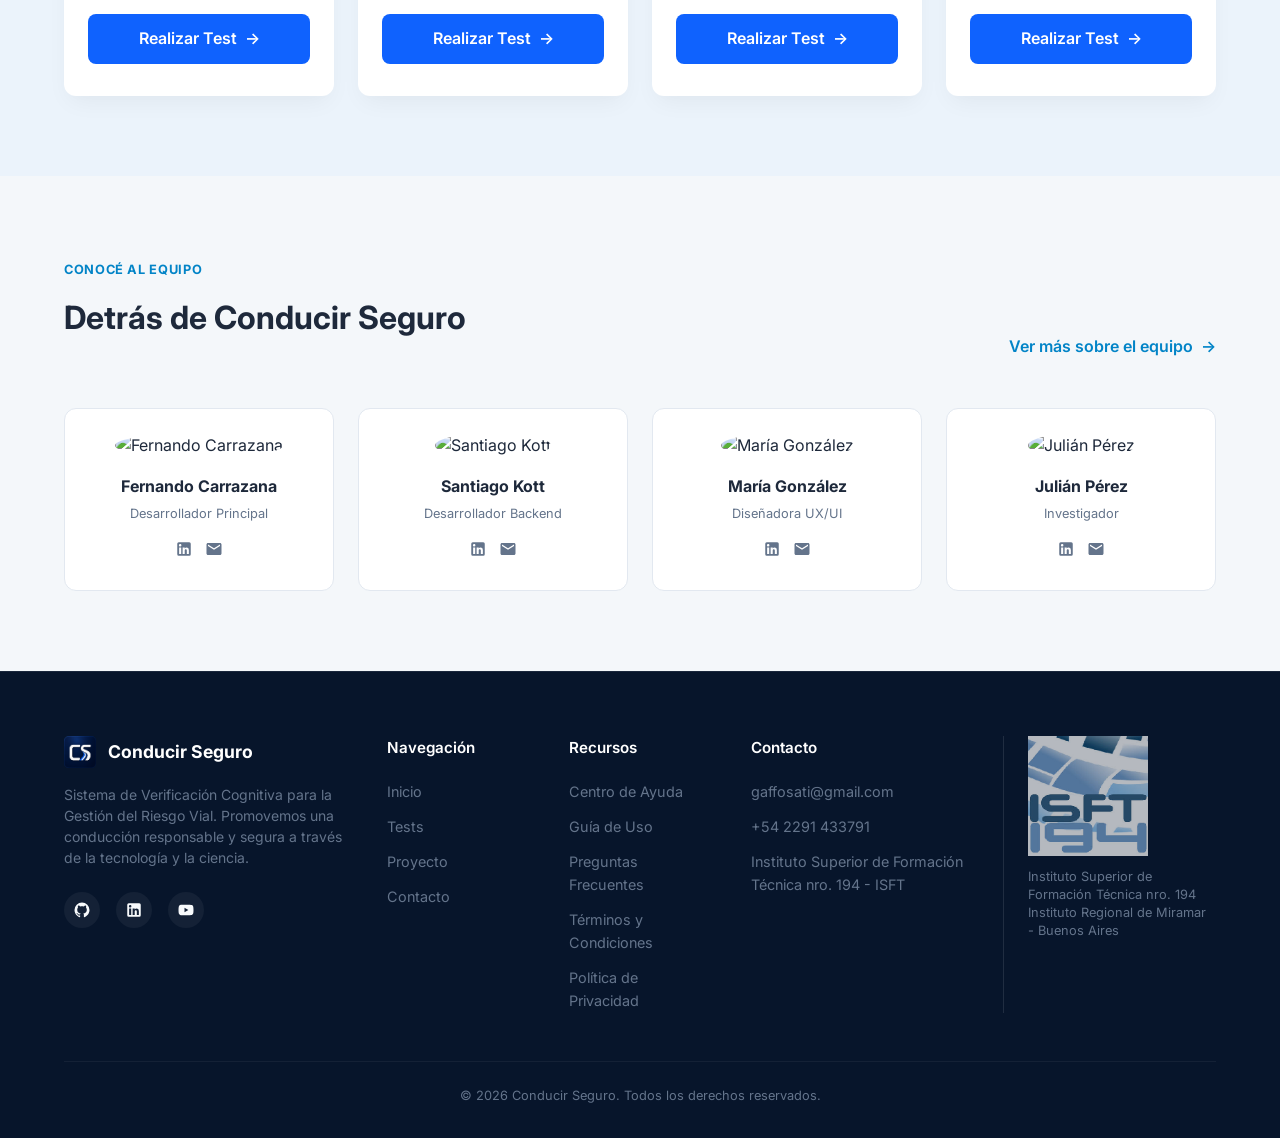
==== commit 04ff0ab8: "Correcciones generales del sitio y paginas de informacion - Fuente Inter en base.css y base.css carg" ====
--- a/index.html
+++ b/index.html
@@ -1,59 +1,50 @@
 ﻿<!DOCTYPE html>
 <html lang="es">
-
 <head>
       <meta charset="UTF-8">
       <meta name="viewport" content="width=device-width, initial-scale=1.0">
       <title>Conducir Seguro | Sistema de Verificación Cognitiva</title>
-      <meta name="description"
-            content="Sistema de Verificación Cognitiva previa a la conducción de carácter preventivo.">
+      <meta name="description" content="Sistema de Verificación Cognitiva previa a la conducción de carácter preventivo.">
       <link rel="icon" href="image/icon/conducirSegurosIco.ico" type="image/x-icon">
-
-      <!-- Hojas de Estilo CSS Modulares -->
+      
       <link rel="stylesheet" href="css/base/variables.css">
       <link rel="stylesheet" href="css/base/base.css">
       <link rel="stylesheet" href="css/components/navbar.css">
       <link rel="stylesheet" href="css/components/footer.css">
-      <link rel="stylesheet" href="css/pages/home.css">
+      <link rel="stylesheet" href="css/pages/home.css">                                                  
 </head>
-
 <body>
 
-      <!-- Header Principal -->
       <header class="site-header">
             <div class="container">
                   <nav class="navbar" aria-label="Navegación principal">
-                        <a href="index.html" class="navbar__brand" aria-label="ConducirSeguros Inicio">
-                              <img src="image/logoConducir.png" alt="ConducirSeguros Logo" class="navbar__logo">
-                        </a>
-
-                        <button class="navbar__toggle" id="nav-toggle" aria-label="Abrir menú de navegación"
-                              aria-expanded="false">
-                              ☰
+                  <a href="index.html" class="navbar__brand" aria-label="ConducirSeguros Inicio">
+                        <img src="image/logoConducir.png" alt="ConducirSeguros Logo" class="navbar__logo">
+                  </a>
+
+                  <button class="navbar__toggle" id="nav-toggle" aria-label="Abrir menú de navegación" aria-expanded="false">
+                        ☰
+                  </button>
+
+                  <ul class="navbar__nav" id="nav-menu">
+                        <li><a href="index.html" class="navbar__link navbar__link--active">Inicio</a></li>
+                        <li><a href="test.html" class="navbar__link">Tests</a></li>
+                        <li><a href="about.html" class="navbar__link">Proyecto</a></li>
+                        
+                        <li><a href="contact.html" class="navbar__link">Contacto</a></li>
+                  </ul>
+
+                  <div class="navbar__actions">
+                        <button class="btn-auth" id="auth-btn">
+                              <span>Iniciar sesión</span>
                         </button>
-
-                        <ul class="navbar__nav" id="nav-menu">
-                              <li><a href="index.html" class="navbar__link navbar__link--active">Inicio</a></li>
-                              <li><a href="test.html" class="navbar__link">Tests</a></li>
-                              <li><a href="about.html" class="navbar__link">Proyecto</a></li>
-
-                              <!-- <li><a href="team.html" class="navbar__link">Equipo</a></li>-->
-                              <li><a href="contact.html" class="navbar__link">Contacto</a></li>
-                        </ul>
-
-                        <div class="navbar__actions">
-                              <button class="btn-auth" id="auth-btn">
-                                    <span>Iniciar sesión</span>
-                              </button>
-                        </div>
+                  </div>
                   </nav>
             </div>
       </header>
 
-      <!-- Contenido Principal -->
       <main id="main-content">
-
-            <!-- 1. HERO SECTION -->
+            
             <section class="hero">
                   <div class="hero__overlay"></div>
                   <div class="container hero__container">
@@ -67,40 +58,28 @@
                                     <a href="test.html" class="btn btn--primary btn--lg">
                                           <span>Comenzar un Test</span>
                                           <svg class="btn__icon" viewBox="0 0 24 24" width="20" height="20">
-                                                <path fill="currentColor" d="M5 12h14M12 5l7 7-7 7"
-                                                      stroke="currentColor" stroke-width="2" stroke-linecap="round"
-                                                      stroke-linejoin="round" />
+                                                <path fill="currentColor" d="M5 12h14M12 5l7 7-7 7" stroke="currentColor" stroke-width="2" stroke-linecap="round" stroke-linejoin="round"/>
                                           </svg>
                                     </a>
                               </div>
                         </div>
 
-                        <!-- Highlights Tira Inferior Hero -->
                         <div class="hero__features">
                               <div class="feature-item">
                                     <div class="feature-item__icon">
-                                          <svg viewBox="0 0 24 24" width="24" height="24">
-                                                <path fill="none" stroke="currentColor" stroke-width="2"
-                                                      d="M12 2a10 10 0 1 0 10 10A10 10 0 0 0 12 2zm0 18a8 8 0 1 1 8-8a8 8 0 0 1-8 8zM12 6v6l4 2" />
-                                          </svg>
+                                          <svg viewBox="0 0 24 24" width="24" height="24"><path fill="none" stroke="currentColor" stroke-width="2" d="M12 2a10 10 0 1 0 10 10A10 10 0 0 0 12 2zm0 18a8 8 0 1 1 8-8a8 8 0 0 1-8 8zM12 6v6l4 2"/></svg>
                                     </div>
                                     <span class="feature-item__text">Evalúa tu estado cognitivo</span>
                               </div>
                               <div class="feature-item">
                                     <div class="feature-item__icon">
-                                          <svg viewBox="0 0 24 24" width="24" height="24">
-                                                <path fill="none" stroke="currentColor" stroke-width="2"
-                                                      d="M12 22s8-4 8-10V5l-8-3-8 3v7c0 6 8 10 8 10z" />
-                                          </svg>
+                                          <svg viewBox="0 0 24 24" width="24" height="24"><path fill="none" stroke="currentColor" stroke-width="2" d="M12 22s8-4 8-10V5l-8-3-8 3v7c0 6 8 10 8 10z"/></svg>
                                     </div>
                                     <span class="feature-item__text">Reduce riesgos en la conducción</span>
                               </div>
                               <div class="feature-item">
                                     <div class="feature-item__icon">
-                                          <svg viewBox="0 0 24 24" width="24" height="24">
-                                                <path fill="none" stroke="currentColor" stroke-width="2"
-                                                      d="M3 3v18h18M7 16l4-4 4 4 5-6" />
-                                          </svg>
+                                          <svg viewBox="0 0 24 24" width="24" height="24"><path fill="none" stroke="currentColor" stroke-width="2" d="M3 3v18h18M7 16l4-4 4 4 5-6"/></svg>
                                     </div>
                                     <span class="feature-item__text">Mejora tu seguridad y la de todos</span>
                               </div>
@@ -108,70 +87,66 @@
                   </div>
             </section>
 
-            <!-- 2. ¿QUÉ ES CONDUCIR SEGURO? -->
             <section class="about-summary section-padding">
                   <div class="container about-summary__grid">
                         <div class="about-summary__content">
                               <span class="badge-tag">¿QUÉ ES CONDUCIR SEGURO?</span>
                               <h2 class="section-title">Tecnología que cuida tu bienestar y tu camino</h2>
                               <p class="section-description">
-                                    Conducir Seguro es un sistema de evaluación cognitiva que permite medir tu atención,
-                                    reflejos, fatiga y toma de decisiones antes de ponerte al volante.
+                                    Conducir Seguro es un sistema preventivo y de uso voluntario que, con una verificación breve, permite observar tu atención, reflejos, estado de alerta y toma de decisiones antes de ponerte al volante.
                               </p>
                               <ul class="checklist">
                                     <li class="checklist__item">
                                           <span class="checklist__icon">✓</span>
-                                          <span>Evaluaciones rápidas y científicas</span>
-                                    </li>
-                                    <li class="checklist__item">
-                                          <span class="checklist__icon">✓</span>
-                                          <span>Resultados confiables</span>
-                                    </li>
-                                    <li class="checklist__item">
-                                          <span class="checklist__icon">✓</span>
-                                          <span>Basado en métricas cognitivas avanzadas</span>
+                                          <span>Verificación breve, previa a la conducción</span>
+                                    </li>
+                                    <li class="checklist__item">
+                                          <span class="checklist__icon">✓</span>
+                                          <span>Resultado inmediato y orientativo</span>
+                                    </li>
+                                    <li class="checklist__item">
+                                          <span class="checklist__icon">✓</span>
+                                          <span>Basado en paradigmas de la psicología cognitiva</span>
                                     </li>
                                     <li class="checklist__item">
                                           <span class="checklist__icon">✓</span>
                                           <span>Contribuye a una conducción más responsable</span>
                                     </li>
+                                    <li class="checklist__item">
+                                          <span class="checklist__icon">✓</span>
+                                          <span>No diagnostica ni sanciona: busca prevenir</span>
+                                    </li>
                               </ul>
                         </div>
                         <div class="about-summary__media">
-                              <img src="image/mockup-app-phones.jpg" alt="Mockups App ConducirSeguros en smartphones"
-                                    class="about-summary__img">
+                              <img src="image/mockup-app-phones.jpg" alt="Mockups App ConducirSeguros en smartphones" class="about-summary__img">
                         </div>
                   </div>
             </section>
 
-            <!-- 3. TESTS DISPONIBLES -->
             <section class="tests-summary section-padding bg-alt">
                   <div class="container">
                         <div class="section-header text-center">
                               <span class="badge-tag">TESTS DISPONIBLES</span>
-                              <h2 class="section-title">Pon a prueba tus habilidades cognitivas</h2>
+                              <h2 class="section-title">Poné a prueba tus habilidades cognitivas</h2>
                         </div>
 
                         <div class="tests-grid">
-                              <!-- Card 1: Test DAX -->
                               <article class="test-card">
                                     <div class="test-card__icon test-card__icon--brain">
-                                          <img src="image/icon/brain-icon.png" alt="" aria-hidden="true"
-                                                onerror="this.remove()">
+                                          <img src="image/icon/brain-icon.png" alt="" aria-hidden="true" width="40">
                                     </div>
                                     <h3 class="test-card__title">Test DAX</h3>
                                     <p class="test-card__desc">Evalúa tu capacidad de atención y concentración.</p>
-                                    <a href="test.html#dax" class="btn btn--secondary btn--full">
+                                    <a href="test.html" class="btn btn--secondary btn--full">
                                           <span>Realizar Test</span>
                                           <span class="btn__arrow">→</span>
                                     </a>
                               </article>
 
-                              <!-- Card 2: Test de Atención -->
                               <article class="test-card">
                                     <div class="test-card__icon test-card__icon--eye">
-                                          <img src="image/icon/eye-icon.svg" alt="" aria-hidden="true"
-                                                onerror="this.remove()">
+                                          <img src="image/icon/eye-icon.svg" alt="" aria-hidden="true" onerror="this.remove()">
                                     </div>
                                     <h3 class="test-card__title">Test de Atención</h3>
                                     <p class="test-card__desc">Mide tu nivel de atención sostenida y selectiva.</p>
@@ -181,11 +156,9 @@
                                     </a>
                               </article>
 
-                              <!-- Card 3: Test de Reflejos -->
                               <article class="test-card">
                                     <div class="test-card__icon test-card__icon--bolt">
-                                          <img src="image/icon/bolt-icon.svg" alt="" aria-hidden="true"
-                                                onerror="this.remove()">
+                                          <img src="image/icon/bolt-icon.svg" alt="" aria-hidden="true" onerror="this.remove()">
                                     </div>
                                     <h3 class="test-card__title">Test de Reflejos</h3>
                                     <p class="test-card__desc">Evalúa tu tiempo de reacción y reflejos.</p>
@@ -195,11 +168,9 @@
                                     </a>
                               </article>
 
-                              <!-- Card 4: Test de Fatiga -->
                               <article class="test-card">
                                     <div class="test-card__icon test-card__icon--moon">
-                                          <img src="image/icon/moon-icon.svg" alt="" aria-hidden="true"
-                                                onerror="this.remove()">
+                                          <img src="image/icon/moon-icon.svg" alt="" aria-hidden="true" onerror="this.remove()">
                                     </div>
                                     <h3 class="test-card__title">Test de Fatiga</h3>
                                     <p class="test-card__desc">Detecta tu nivel de fatiga y cansancio mental.</p>
@@ -212,95 +183,57 @@
                   </div>
             </section>
 
-            <!-- 4. CONOCE AL EQUIPO -->
             <section class="team-summary section-padding">
                   <div class="container">
                         <div class="team-summary__header">
                               <div>
-                                    <span class="badge-tag">CONOCE AL EQUIPO</span>
+                                    <span class="badge-tag">CONOCÉ AL EQUIPO</span>
                                     <h2 class="section-title">Detrás de Conducir Seguro</h2>
                               </div>
-                              <a href="about.html" class="link-more">
+                              <a href="about.html#equipo" class="link-more">
                                     <span>Ver más sobre el equipo</span>
                                     <span class="link-more__arrow">→</span>
                               </a>
                         </div>
 
                         <div class="team-grid">
-                              <!-- Miembro 1 -->
                               <article class="team-card">
-                                    <img src="image/team/member1.jpg" alt="Fernando Carrazana"
-                                          class="team-card__avatar">
+                                    <img src="image/team/member1.jpg" alt="Fernando Carrazana" class="team-card__avatar">
                                     <h3 class="team-card__name">Fernando Carrazana</h3>
                                     <p class="team-card__role">Desarrollador Principal</p>
                                     <div class="team-card__socials">
-                                          <a href="#" aria-label="LinkedIn"><svg width="18" height="18"
-                                                      viewBox="0 0 24 24">
-                                                      <path fill="currentColor"
-                                                            d="M19 3a2 2 0 0 1 2 2v14a2 2 0 0 1-2 2H5a2 2 0 0 1-2-2V5a2 2 0 0 1 2-2h14m-.5 15.5v-5.3a3.26 3.26 0 0 0-3.26-3.26c-.85 0-1.84.52-2.28 1.3v-1.11h-2.79v8.37h2.79v-4.93c0-.77.62-1.4 1.39-1.4a1.4 1.4 0 0 1 1.4 1.4v4.93h2.75M6.88 8.56a1.68 1.68 0 0 0 1.68-1.68c0-.93-.75-1.69-1.68-1.69a1.69 1.69 0 0 0-1.69 1.69c0 .93.76 1.68 1.69 1.68m1.39 9.94v-8.37H5.5v8.37h2.77Z" />
-                                                </svg></a>
-                                          <a href="#" aria-label="Email"><svg width="18" height="18"
-                                                      viewBox="0 0 24 24">
-                                                      <path fill="currentColor"
-                                                            d="M20 4H4c-1.1 0-1.99.9-1.99 2L2 18c0 1.1.9 2 2 2h16c1.1 0 2-.9 2-2V6c0-1.1-.9-2-2-2zm0 4l-8 5l-8-5V6l8 5l8-5v2z" />
-                                                </svg></a>
-                                    </div>
-                              </article>
-
-                              <!-- Miembro 2 -->
+                                          <a href="#" aria-label="LinkedIn"><svg width="18" height="18" viewBox="0 0 24 24"><path fill="currentColor" d="M19 3a2 2 0 0 1 2 2v14a2 2 0 0 1-2 2H5a2 2 0 0 1-2-2V5a2 2 0 0 1 2-2h14m-.5 15.5v-5.3a3.26 3.26 0 0 0-3.26-3.26c-.85 0-1.84.52-2.28 1.3v-1.11h-2.79v8.37h2.79v-4.93c0-.77.62-1.4 1.39-1.4a1.4 1.4 0 0 1 1.4 1.4v4.93h2.75M6.88 8.56a1.68 1.68 0 0 0 1.68-1.68c0-.93-.75-1.69-1.68-1.69a1.69 1.69 0 0 0-1.69 1.69c0 .93.76 1.68 1.69 1.68m1.39 9.94v-8.37H5.5v8.37h2.77Z"/></svg></a>
+                                          <a href="#" aria-label="Email"><svg width="18" height="18" viewBox="0 0 24 24"><path fill="currentColor" d="M20 4H4c-1.1 0-1.99.9-1.99 2L2 18c0 1.1.9 2 2 2h16c1.1 0 2-.9 2-2V6c0-1.1-.9-2-2-2zm0 4l-8 5l-8-5V6l8 5l8-5v2z"/></svg></a>
+                                    </div>
+                              </article>
+
                               <article class="team-card">
                                     <img src="image/team/member2.jpg" alt="Santiago Kott" class="team-card__avatar">
                                     <h3 class="team-card__name">Santiago Kott</h3>
                                     <p class="team-card__role">Desarrollador Backend</p>
                                     <div class="team-card__socials">
-                                          <a href="#" aria-label="LinkedIn"><svg width="18" height="18"
-                                                      viewBox="0 0 24 24">
-                                                      <path fill="currentColor"
-                                                            d="M19 3a2 2 0 0 1 2 2v14a2 2 0 0 1-2 2H5a2 2 0 0 1-2-2V5a2 2 0 0 1 2-2h14m-.5 15.5v-5.3a3.26 3.26 0 0 0-3.26-3.26c-.85 0-1.84.52-2.28 1.3v-1.11h-2.79v8.37h2.79v-4.93c0-.77.62-1.4 1.39-1.4a1.4 1.4 0 0 1 1.4 1.4v4.93h2.75M6.88 8.56a1.68 1.68 0 0 0 1.68-1.68c0-.93-.75-1.69-1.68-1.69a1.69 1.69 0 0 0-1.69 1.69c0 .93.76 1.68 1.69 1.68m1.39 9.94v-8.37H5.5v8.37h2.77Z" />
-                                                </svg></a>
-                                          <a href="#" aria-label="Email"><svg width="18" height="18"
-                                                      viewBox="0 0 24 24">
-                                                      <path fill="currentColor"
-                                                            d="M20 4H4c-1.1 0-1.99.9-1.99 2L2 18c0 1.1.9 2 2 2h16c1.1 0 2-.9 2-2V6c0-1.1-.9-2-2-2zm0 4l-8 5l-8-5V6l8 5l8-5v2z" />
-                                                </svg></a>
-                                    </div>
-                              </article>
-
-                              <!-- Miembro 3 -->
+                                          <a href="#" aria-label="LinkedIn"><svg width="18" height="18" viewBox="0 0 24 24"><path fill="currentColor" d="M19 3a2 2 0 0 1 2 2v14a2 2 0 0 1-2 2H5a2 2 0 0 1-2-2V5a2 2 0 0 1 2-2h14m-.5 15.5v-5.3a3.26 3.26 0 0 0-3.26-3.26c-.85 0-1.84.52-2.28 1.3v-1.11h-2.79v8.37h2.79v-4.93c0-.77.62-1.4 1.39-1.4a1.4 1.4 0 0 1 1.4 1.4v4.93h2.75M6.88 8.56a1.68 1.68 0 0 0 1.68-1.68c0-.93-.75-1.69-1.68-1.69a1.69 1.69 0 0 0-1.69 1.69c0 .93.76 1.68 1.69 1.68m1.39 9.94v-8.37H5.5v8.37h2.77Z"/></svg></a>
+                                          <a href="#" aria-label="Email"><svg width="18" height="18" viewBox="0 0 24 24"><path fill="currentColor" d="M20 4H4c-1.1 0-1.99.9-1.99 2L2 18c0 1.1.9 2 2 2h16c1.1 0 2-.9 2-2V6c0-1.1-.9-2-2-2zm0 4l-8 5l-8-5V6l8 5l8-5v2z"/></svg></a>
+                                    </div>
+                              </article>
+
                               <article class="team-card">
                                     <img src="image/team/member3.jpg" alt="María González" class="team-card__avatar">
                                     <h3 class="team-card__name">María González</h3>
                                     <p class="team-card__role">Diseñadora UX/UI</p>
                                     <div class="team-card__socials">
-                                          <a href="#" aria-label="LinkedIn"><svg width="18" height="18"
-                                                      viewBox="0 0 24 24">
-                                                      <path fill="currentColor"
-                                                            d="M19 3a2 2 0 0 1 2 2v14a2 2 0 0 1-2 2H5a2 2 0 0 1-2-2V5a2 2 0 0 1 2-2h14m-.5 15.5v-5.3a3.26 3.26 0 0 0-3.26-3.26c-.85 0-1.84.52-2.28 1.3v-1.11h-2.79v8.37h2.79v-4.93c0-.77.62-1.4 1.39-1.4a1.4 1.4 0 0 1 1.4 1.4v4.93h2.75M6.88 8.56a1.68 1.68 0 0 0 1.68-1.68c0-.93-.75-1.69-1.68-1.69a1.69 1.69 0 0 0-1.69 1.69c0 .93.76 1.68 1.69 1.68m1.39 9.94v-8.37H5.5v8.37h2.77Z" />
-                                                </svg></a>
-                                          <a href="#" aria-label="Email"><svg width="18" height="18"
-                                                      viewBox="0 0 24 24">
-                                                      <path fill="currentColor"
-                                                            d="M20 4H4c-1.1 0-1.99.9-1.99 2L2 18c0 1.1.9 2 2 2h16c1.1 0 2-.9 2-2V6c0-1.1-.9-2-2-2zm0 4l-8 5l-8-5V6l8 5l8-5v2z" />
-                                                </svg></a>
-                                    </div>
-                              </article>
-
-                              <!-- Miembro 4 -->
+                                          <a href="#" aria-label="LinkedIn"><svg width="18" height="18" viewBox="0 0 24 24"><path fill="currentColor" d="M19 3a2 2 0 0 1 2 2v14a2 2 0 0 1-2 2H5a2 2 0 0 1-2-2V5a2 2 0 0 1 2-2h14m-.5 15.5v-5.3a3.26 3.26 0 0 0-3.26-3.26c-.85 0-1.84.52-2.28 1.3v-1.11h-2.79v8.37h2.79v-4.93c0-.77.62-1.4 1.39-1.4a1.4 1.4 0 0 1 1.4 1.4v4.93h2.75M6.88 8.56a1.68 1.68 0 0 0 1.68-1.68c0-.93-.75-1.69-1.68-1.69a1.69 1.69 0 0 0-1.69 1.69c0 .93.76 1.68 1.69 1.68m1.39 9.94v-8.37H5.5v8.37h2.77Z"/></svg></a>
+                                          <a href="#" aria-label="Email"><svg width="18" height="18" viewBox="0 0 24 24"><path fill="currentColor" d="M20 4H4c-1.1 0-1.99.9-1.99 2L2 18c0 1.1.9 2 2 2h16c1.1 0 2-.9 2-2V6c0-1.1-.9-2-2-2zm0 4l-8 5l-8-5V6l8 5l8-5v2z"/></svg></a>
+                                    </div>
+                              </article>
+
                               <article class="team-card">
                                     <img src="image/team/member4.jpg" alt="Julián Pérez" class="team-card__avatar">
                                     <h3 class="team-card__name">Julián Pérez</h3>
                                     <p class="team-card__role">Investigador</p>
                                     <div class="team-card__socials">
-                                          <a href="#" aria-label="LinkedIn"><svg width="18" height="18"
-                                                      viewBox="0 0 24 24">
-                                                      <path fill="currentColor"
-                                                            d="M19 3a2 2 0 0 1 2 2v14a2 2 0 0 1-2 2H5a2 2 0 0 1-2-2V5a2 2 0 0 1 2-2h14m-.5 15.5v-5.3a3.26 3.26 0 0 0-3.26-3.26c-.85 0-1.84.52-2.28 1.3v-1.11h-2.79v8.37h2.79v-4.93c0-.77.62-1.4 1.39-1.4a1.4 1.4 0 0 1 1.4 1.4v4.93h2.75M6.88 8.56a1.68 1.68 0 0 0 1.68-1.68c0-.93-.75-1.69-1.68-1.69a1.69 1.69 0 0 0-1.69 1.69c0 .93.76 1.68 1.69 1.68m1.39 9.94v-8.37H5.5v8.37h2.77Z" />
-                                                </svg></a>
-                                          <a href="#" aria-label="Email"><svg width="18" height="18"
-                                                      viewBox="0 0 24 24">
-                                                      <path fill="currentColor"
-                                                            d="M20 4H4c-1.1 0-1.99.9-1.99 2L2 18c0 1.1.9 2 2 2h16c1.1 0 2-.9 2-2V6c0-1.1-.9-2-2-2zm0 4l-8 5l-8-5V6l8 5l8-5v2z" />
-                                                </svg></a>
+                                          <a href="#" aria-label="LinkedIn"><svg width="18" height="18" viewBox="0 0 24 24"><path fill="currentColor" d="M19 3a2 2 0 0 1 2 2v14a2 2 0 0 1-2 2H5a2 2 0 0 1-2-2V5a2 2 0 0 1 2-2h14m-.5 15.5v-5.3a3.26 3.26 0 0 0-3.26-3.26c-.85 0-1.84.52-2.28 1.3v-1.11h-2.79v8.37h2.79v-4.93c0-.77.62-1.4 1.39-1.4a1.4 1.4 0 0 1 1.4 1.4v4.93h2.75M6.88 8.56a1.68 1.68 0 0 0 1.68-1.68c0-.93-.75-1.69-1.68-1.69a1.69 1.69 0 0 0-1.69 1.69c0 .93.76 1.68 1.69 1.68m1.39 9.94v-8.37H5.5v8.37h2.77Z"/></svg></a>
+                                          <a href="#" aria-label="Email"><svg width="18" height="18" viewBox="0 0 24 24"><path fill="currentColor" d="M20 4H4c-1.1 0-1.99.9-1.99 2L2 18c0 1.1.9 2 2 2h16c1.1 0 2-.9 2-2V6c0-1.1-.9-2-2-2zm0 4l-8 5l-8-5V6l8 5l8-5v2z"/></svg></a>
                                     </div>
                               </article>
                         </div>
@@ -308,103 +241,78 @@
             </section>
       </main>
 
-      <!-- Script de entrada usando modulos ES6 -->
-      <script src="js/script.js"></script>
+      <script type="module" src="js/app.js"></script>
 
       <footer class="site-footer">
-            <div class="container">
-                  <div class="footer__grid">
-
-                        <!-- Columna 1: Branding y Propósito -->
-                        <div class="footer__col">
-                              <div class="footer__brand-logo">
-                                    <img src="image/logoConducir.png" alt="ConducirSeguros" class="footer__logo-img">
-                                    <span class="footer__brand-title">Conducir Seguro</span>
-                              </div>
-                              <p class="footer__description">
-                                    Sistema de Verificación Cognitiva para la Gestión del Riesgo Vial. Promovemos una
-                                    conducción responsable y segura a través de la tecnología y la ciencia.
-                              </p>
-                              <div class="footer__socials">
-                                    <a href="https://github.com" class="footer__social-link" aria-label="GitHub"
-                                          target="_blank" rel="noopener">
-                                          <svg class="footer__social-icon" viewBox="0 0 24 24">
-                                                <path fill="currentColor"
-                                                      d="M12 2A10 10 0 0 0 2 12c0 4.42 2.87 8.17 6.84 9.5c.5.08.66-.23.66-.5v-1.69c-2.77.6-3.36-1.34-3.36-1.34c-.46-1.16-1.11-1.47-1.11-1.47c-.91-.62.07-.6.07-.6c1 .07 1.53 1.03 1.53 1.03c.87 1.52 2.34 1.07 2.91.83c.1-.65.35-1.09.63-1.34c-2.22-.25-4.55-1.11-4.55-4.92c0-1.11.38-2 1.03-2.71c-.1-.25-.45-1.29.1-2.64c0 0 .84-.27 2.75 1.02c.79-.22 1.65-.33 2.5-.33c.85 0 1.71.11 2.5.33c1.91-1.29 2.75-1.02 2.75-1.02c.55 1.35.2 2.39.1 2.64c.65.71 1.03 1.6 1.03 2.71c0 3.82-2.34 4.66-4.57 4.91c.36.31.69.92.69 1.85V21c0 .27.16.59.67.5C19.14 20.16 22 16.42 22 12A10 10 0 0 0 12 2Z" />
-                                          </svg>
-                                    </a>
-                                    <a href="https://linkedin.com" class="footer__social-link" aria-label="LinkedIn"
-                                          target="_blank" rel="noopener">
-                                          <svg class="footer__social-icon" viewBox="0 0 24 24">
-                                                <path fill="currentColor"
-                                                      d="M19 3a2 2 0 0 1 2 2v14a2 2 0 0 1-2 2H5a2 2 0 0 1-2-2V5a2 2 0 0 1 2-2h14m-.5 15.5v-5.3a3.26 3.26 0 0 0-3.26-3.26c-.85 0-1.84.52-2.28 1.3v-1.11h-2.79v8.37h2.79v-4.93c0-.77.62-1.4 1.39-1.4a1.4 1.4 0 0 1 1.4 1.4v4.93h2.75M6.88 8.56a1.68 1.68 0 0 0 1.68-1.68c0-.93-.75-1.69-1.68-1.69a1.69 1.69 0 0 0-1.69 1.69c0 .93.76 1.68 1.69 1.68m1.39 9.94v-8.37H5.5v8.37h2.77Z" />
-                                          </svg>
-                                    </a>
-                                    <a href="https://youtube.com" class="footer__social-link" aria-label="YouTube"
-                                          target="_blank" rel="noopener">
-                                          <svg class="footer__social-icon" viewBox="0 0 24 24">
-                                                <path fill="currentColor"
-                                                      d="M10 15l5.19-3L10 9v6m11.56-7.83c.13.47.22 1.1.28 1.9.07.8.1 1.49.1 2.09L22 12c0 2.19-.16 3.8-.44 4.83c-.25.9-.83 1.48-1.73 1.73c-.47.13-1.33.22-2.65.28c-1.3.07-2.49.1-3.59.1L12 19c-4.19 0-6.8-.16-7.83-.44c-.9-.25-1.48-.83-1.73-1.73c-.13-.47-.22-1.1-.28-1.9c-.07-.8-.1-1.49-.1-2.09L2 12c0-2.19.16-3.8.44-4.83c.25-.9.83-1.48 1.73-1.73c.47-.13 1.33-.22 2.65-.28c1.3-.07 2.49-.1 3.59-.1L12 5c4.19 0 6.8.16 7.83.44c.9.25 1.48.83 1.73 1.73Z" />
-                                          </svg>
-                                    </a>
-                              </div>
-                        </div>
-
-                        <!-- Columna 2: Navegación -->
-                        <div class="footer__col">
-                              <h4 class="footer__column-title">Navegación</h4>
-                              <ul class="footer__list">
-                                    <li><a href="index.html" class="footer__link">Inicio</a></li>
-                                    <li><a href="test.html" class="footer__link">Tests</a></li>
-                                    <li><a href="about.html" class="footer__link">Proyecto</a></li>
-
-                                    <!--<li><a href="team.html" class="footer__link">Equipo</a></li>-->
-                                    <li><a href="contact.html" class="footer__link">Contacto</a></li>
-                              </ul>
-                        </div>
-
-                        <!-- Columna 3: Recursos -->
-                        <div class="footer__col">
-                              <h4 class="footer__column-title">Recursos</h4>
-                              <ul class="footer__list">
-                                    <li><a href="faq.html" class="footer__link">Centro de Ayuda</a></li>
-                                    <li><a href="guide.html" class="footer__link">Guía de Uso</a></li>
-                                    <li><a href="faq.html#preguntas" class="footer__link">Preguntas Frecuentes</a></li>
-                                    <li><a href="terms.html" class="footer__link">Términos y Condiciones</a></li>
-                                    <li><a href="privacy.html" class="footer__link">Política de Privacidad</a></li>
-                              </ul>
-                        </div>
-
-                        <!-- Columna 4: Contacto Rapido -->
-                        <div class="footer__col">
-                              <h4 class="footer__column-title">Contacto</h4>
-                              <ul class="footer__list">
-                                    <li><a href="mailto:gaffosati@gmail.com"
-                                                class="footer__link">gaffosati@gmail.com</a></li>
-                                    <li><span class="footer__link">+54 2291 433791</span></li>
-                                    <li><span class="footer__link">Instituto Superior de Formación Técnica nro. 194 -
-                                                ISFT</span></li>
-                              </ul>
-                        </div>
-
-                        <!-- Columna 5: Institucional (ISFT) -->
-                        <div class="footer__col footer__institution">
-                              <img src="image/isft194_173px.png" alt="Universidad Tecnológica Nacional"
-                                    class="footer__isft-logo">
-                              <p class="footer__isft-text">
-                                    Instituto Superior de Formación Técnica nro. 194<br>
-                                    Instituto Regional de Miramar - Buenos Aires
-                              </p>
-                        </div>
-
-                  </div>
-
-                  <!-- Copy Bottom -->
-                  <div class="footer__bottom">
-                        <p>&copy; 2026 Conducir Seguro. Todos los derechos reservados.</p>
-                  </div>
+      <div class="container">
+            <div class="footer__grid">
+                  
+                  <div class="footer__col">
+                  <div class="footer__brand-logo">
+                        <img src="image/logoConducir.png" alt="ConducirSeguros" class="footer__logo-img">
+                        <span class="footer__brand-title">Conducir Seguro</span>
+                  </div>
+                  <p class="footer__description">
+                        Sistema de Verificación Cognitiva para la Gestión del Riesgo Vial. Promovemos una conducción responsable y segura a través de la tecnología y la ciencia.
+                  </p>
+                  <div class="footer__socials">
+                        <a href="https://github.com" class="footer__social-link" aria-label="GitHub" target="_blank" rel="noopener">
+                              <svg class="footer__social-icon" viewBox="0 0 24 24"><path fill="currentColor" d="M12 2A10 10 0 0 0 2 12c0 4.42 2.87 8.17 6.84 9.5c.5.08.66-.23.66-.5v-1.69c-2.77.6-3.36-1.34-3.36-1.34c-.46-1.16-1.11-1.47-1.11-1.47c-.91-.62.07-.6.07-.6c1 .07 1.53 1.03 1.53 1.03c.87 1.52 2.34 1.07 2.91.83c.1-.65.35-1.09.63-1.34c-2.22-.25-4.55-1.11-4.55-4.92c0-1.11.38-2 1.03-2.71c-.1-.25-.45-1.29.1-2.64c0 0 .84-.27 2.75 1.02c.79-.22 1.65-.33 2.5-.33c.85 0 1.71.11 2.5.33c1.91-1.29 2.75-1.02 2.75-1.02c.55 1.35.2 2.39.1 2.64c.65.71 1.03 1.6 1.03 2.71c0 3.82-2.34 4.66-4.57 4.91c.36.31.69.92.69 1.85V21c0 .27.16.59.67.5C19.14 20.16 22 16.42 22 12A10 10 0 0 0 12 2Z"/></svg>
+                        </a>
+                        <a href="https://linkedin.com" class="footer__social-link" aria-label="LinkedIn" target="_blank" rel="noopener">
+                              <svg class="footer__social-icon" viewBox="0 0 24 24"><path fill="currentColor" d="M19 3a2 2 0 0 1 2 2v14a2 2 0 0 1-2 2H5a2 2 0 0 1-2-2V5a2 2 0 0 1 2-2h14m-.5 15.5v-5.3a3.26 3.26 0 0 0-3.26-3.26c-.85 0-1.84.52-2.28 1.3v-1.11h-2.79v8.37h2.79v-4.93c0-.77.62-1.4 1.39-1.4a1.4 1.4 0 0 1 1.4 1.4v4.93h2.75M6.88 8.56a1.68 1.68 0 0 0 1.68-1.68c0-.93-.75-1.69-1.68-1.69a1.69 1.69 0 0 0-1.69 1.69c0 .93.76 1.68 1.69 1.68m1.39 9.94v-8.37H5.5v8.37h2.77Z"/></svg>
+                        </a>
+                        <a href="https://youtube.com" class="footer__social-link" aria-label="YouTube" target="_blank" rel="noopener">
+                              <svg class="footer__social-icon" viewBox="0 0 24 24"><path fill="currentColor" d="M10 15l5.19-3L10 9v6m11.56-7.83c.13.47.22 1.1.28 1.9.07.8.1 1.49.1 2.09L22 12c0 2.19-.16 3.8-.44 4.83c-.25.9-.83 1.48-1.73 1.73c-.47.13-1.33.22-2.65.28c-1.3.07-2.49.1-3.59.1L12 19c-4.19 0-6.8-.16-7.83-.44c-.9-.25-1.48-.83-1.73-1.73c-.13-.47-.22-1.1-.28-1.9c-.07-.8-.1-1.49-.1-2.09L2 12c0-2.19.16-3.8.44-4.83c.25-.9.83-1.48 1.73-1.73c.47-.13 1.33-.22 2.65-.28c1.3-.07 2.49-.1 3.59-.1L12 5c4.19 0 6.8.16 7.83.44c.9.25 1.48.83 1.73 1.73Z"/></svg>
+                        </a>
+                  </div>
+                  </div>
+
+                  <div class="footer__col">
+                  <h4 class="footer__column-title">Navegación</h4>
+                  <ul class="footer__list">
+                        <li><a href="index.html" class="footer__link">Inicio</a></li>
+                        <li><a href="test.html" class="footer__link">Tests</a></li>
+                        <li><a href="about.html" class="footer__link">Proyecto</a></li>
+                        
+                        <li><a href="contact.html" class="footer__link">Contacto</a></li>
+                  </ul>
+                  </div>
+
+                  <div class="footer__col">
+                  <h4 class="footer__column-title">Recursos</h4>
+                  <ul class="footer__list">
+                        <li><a href="faq.html" class="footer__link">Centro de Ayuda</a></li>
+                        <li><a href="guide.html" class="footer__link">Guía de Uso</a></li>
+                        <li><a href="faq.html#preguntas" class="footer__link">Preguntas Frecuentes</a></li>
+                        <li><a href="terms.html" class="footer__link">Términos y Condiciones</a></li>
+                        <li><a href="privacy.html" class="footer__link">Política de Privacidad</a></li>
+                  </ul>
+                  </div>
+
+                  <div class="footer__col">
+                  <h4 class="footer__column-title">Contacto</h4>
+                  <ul class="footer__list">
+                        <li><a href="mailto:gaffosati@gmail.com" class="footer__link">gaffosati@gmail.com</a></li>
+                        <li><span class="footer__link">+54 2291 433791</span></li>
+                        <li><span class="footer__link">Instituto Superior de Formación Técnica nro. 194 - ISFT</span></li>
+                  </ul>
+                  </div>
+
+                  <div class="footer__col footer__institution">
+                  <img src="image/isft194_173px.png" alt="Instituto Superior de Formación Técnica nro. 194" class="footer__isft-logo">
+                  <p class="footer__isft-text">
+                        Instituto Superior de Formación Técnica nro. 194<br>
+                        Instituto Regional de Miramar - Buenos Aires
+                  </p>
+                  </div>
+
             </div>
+
+            <div class="footer__bottom">
+                  <p>&copy; 2026 Conducir Seguro. Todos los derechos reservados.</p>
+            </div>
+      </div>
       </footer>
 </body>
-
-</html>+</html>
--- a/css/base/variables.css
+++ b/css/base/variables.css
@@ -1,5 +1,4 @@
 ﻿:root {
-  /* Color Palette */
   --bg-dark-header: #07152b;
   --bg-dark-gradient: linear-gradient(135deg, #07152b 0%, #0d284f 100%);
   --bg-light-body: #f4f7fa;
@@ -17,7 +16,6 @@
   --color-badge-available: #e0f2fe;
   --color-badge-text-available: #0369a1;
 
-  /* Layout & Geometry */
   --container-max-width: 1200px;
   --border-radius-sm: 8px;
   --border-radius-md: 12px;
--- a/css/base/base.css
+++ b/css/base/base.css
@@ -1,4 +1,6 @@
-﻿*, *::before, *::after {
+﻿@import url('https://fonts.googleapis.com/css2?family=Inter:wght@400;500;600;700;800&display=swap');
+
+*, *::before, *::after {
   box-sizing: border-box;
   margin: 0;
   padding: 0;
@@ -18,7 +20,6 @@
   padding: 0 1.5rem;
 }
 
-/* Utilidades globales */
 .section-padding {
   padding: 5rem 0;
 }
@@ -54,7 +55,6 @@
   max-width: 600px;
 }
 
-/* Botones globales */
 .btn {
   display: inline-flex;
   align-items: center;
--- a/css/components/navbar.css
+++ b/css/components/navbar.css
@@ -1,7 +1,4 @@
 
-/* ==========================================
-   HEADER & NAVBAR COMPONENT
-   ========================================== */
 .site-header {
   background-color: var(--bg-dark-header);
   border-bottom: 1px solid rgba(255, 255, 255, 0.1);
@@ -89,7 +86,6 @@
   background: rgba(255, 255, 255, 0.2);
 }
 
-/* Menu Toggle Button (Mobile) */
 .navbar__toggle {
   display: none;
   background: none;
--- a/css/components/footer.css
+++ b/css/components/footer.css
@@ -1,6 +1,3 @@
-/* ==========================================
-   FOOTER COMPONENT (SOLID - SRP)
-   ========================================== */
 .site-footer {
   background-color: var(--bg-dark-header);
   color: var(--color-text-light);
@@ -93,7 +90,6 @@
   color: #ffffff;
 }
 
-/* Sección Institucional (UTN) */
 .footer__institution {
   display: flex;
   flex-direction: column;
@@ -115,7 +111,6 @@
   line-height: 1.4;
 }
 
-/* Bottom Copy */
 .footer__bottom {
   border-top: 1px solid rgba(255, 255, 255, 0.05);
   padding-top: 1.5rem;
@@ -124,7 +119,6 @@
   font-size: 0.8rem;
 }
 
-/* Layout Responsive */
 @media (max-width: 1024px) {
   .footer__grid {
     grid-template-columns: 1fr 1fr;
--- a/css/pages/home.css
+++ b/css/pages/home.css
@@ -1,10 +1,3 @@
-/* ==========================================
-   PAGE: HOME (SOLID - Modular BEM CSS)
-   ========================================== */
-
-/* ------------------------------------------
-   1. HERO SECTION
-   ------------------------------------------ */
 .hero {
   position: relative;
   background: var(--bg-dark-header) url('../../image/hero-bg-car.jpg') center/cover no-repeat;
@@ -54,7 +47,6 @@
   margin-bottom: 2rem;
 }
 
-/* Tira de Features en Hero */
 .hero__features {
   display: flex;
   gap: 3rem;
@@ -80,9 +72,6 @@
   color: #e2e8f0;
 }
 
-/* ------------------------------------------
-   2. ABOUT SUMMARY
-   ------------------------------------------ */
 .about-summary__grid {
   display: grid;
   grid-template-columns: 1fr 1fr;
@@ -125,9 +114,6 @@
   object-fit: contain;
 }
 
-/* ------------------------------------------
-   3. TESTS SUMMARY GRID
-   ------------------------------------------ */
 .tests-grid {
   display: grid;
   grid-template-columns: repeat(4, 1fr);
@@ -163,12 +149,6 @@
   justify-content: center;
   margin-bottom: 1.25rem;
 }
-.test-card__icon img {
-  width: 58px;
-  height: 28px;
-  object-fit: contain;
-  display: block;
-}
 
 .test-card__title {
   font-size: 1.15rem;
@@ -183,9 +163,6 @@
   flex-grow: 1;
 }
 
-/* ------------------------------------------
-   4. TEAM SUMMARY
-   ------------------------------------------ */
 .team-summary__header {
   display: flex;
   align-items: flex-end;
@@ -255,9 +232,6 @@
   color: #0284c7;
 }
 
-/* ------------------------------------------
-   RESPONSIVE DESIGN (BREAKPOINTS)
-   ------------------------------------------ */
 @media (max-width: 1024px) {
   .tests-grid, .team-grid {
     grid-template-columns: repeat(2, 1fr);
@@ -290,25 +264,24 @@
   .tests-grid, .team-grid {
     grid-template-columns: 1fr;
   }
-}
-/* Beneficios de inicio: dos columnas en móviles */
-@media (max-width: 600px) {
-    .checklist {
-        display: grid;
-        grid-template-columns: repeat(2, minmax(0, 1fr));
-        gap: 12px;
-        align-items: start;
-    }
-
-    .checklist__item {
-        min-width: 0;
-        align-items: flex-start;
-        gap: 8px;
-        overflow-wrap: anywhere;
-    }
-
-    .checklist__item > span:last-child {
-        min-width: 0;
-        line-height: 1.45;
-    }
-}
+}
+@media (max-width: 600px) {
+    .checklist {
+        display: grid;
+        grid-template-columns: repeat(2, minmax(0, 1fr));
+        gap: 12px;
+        align-items: start;
+    }
+
+    .checklist__item {
+        min-width: 0;
+        align-items: flex-start;
+        gap: 8px;
+        overflow-wrap: anywhere;
+    }
+
+    .checklist__item > span:last-child {
+        min-width: 0;
+        line-height: 1.45;
+    }
+}
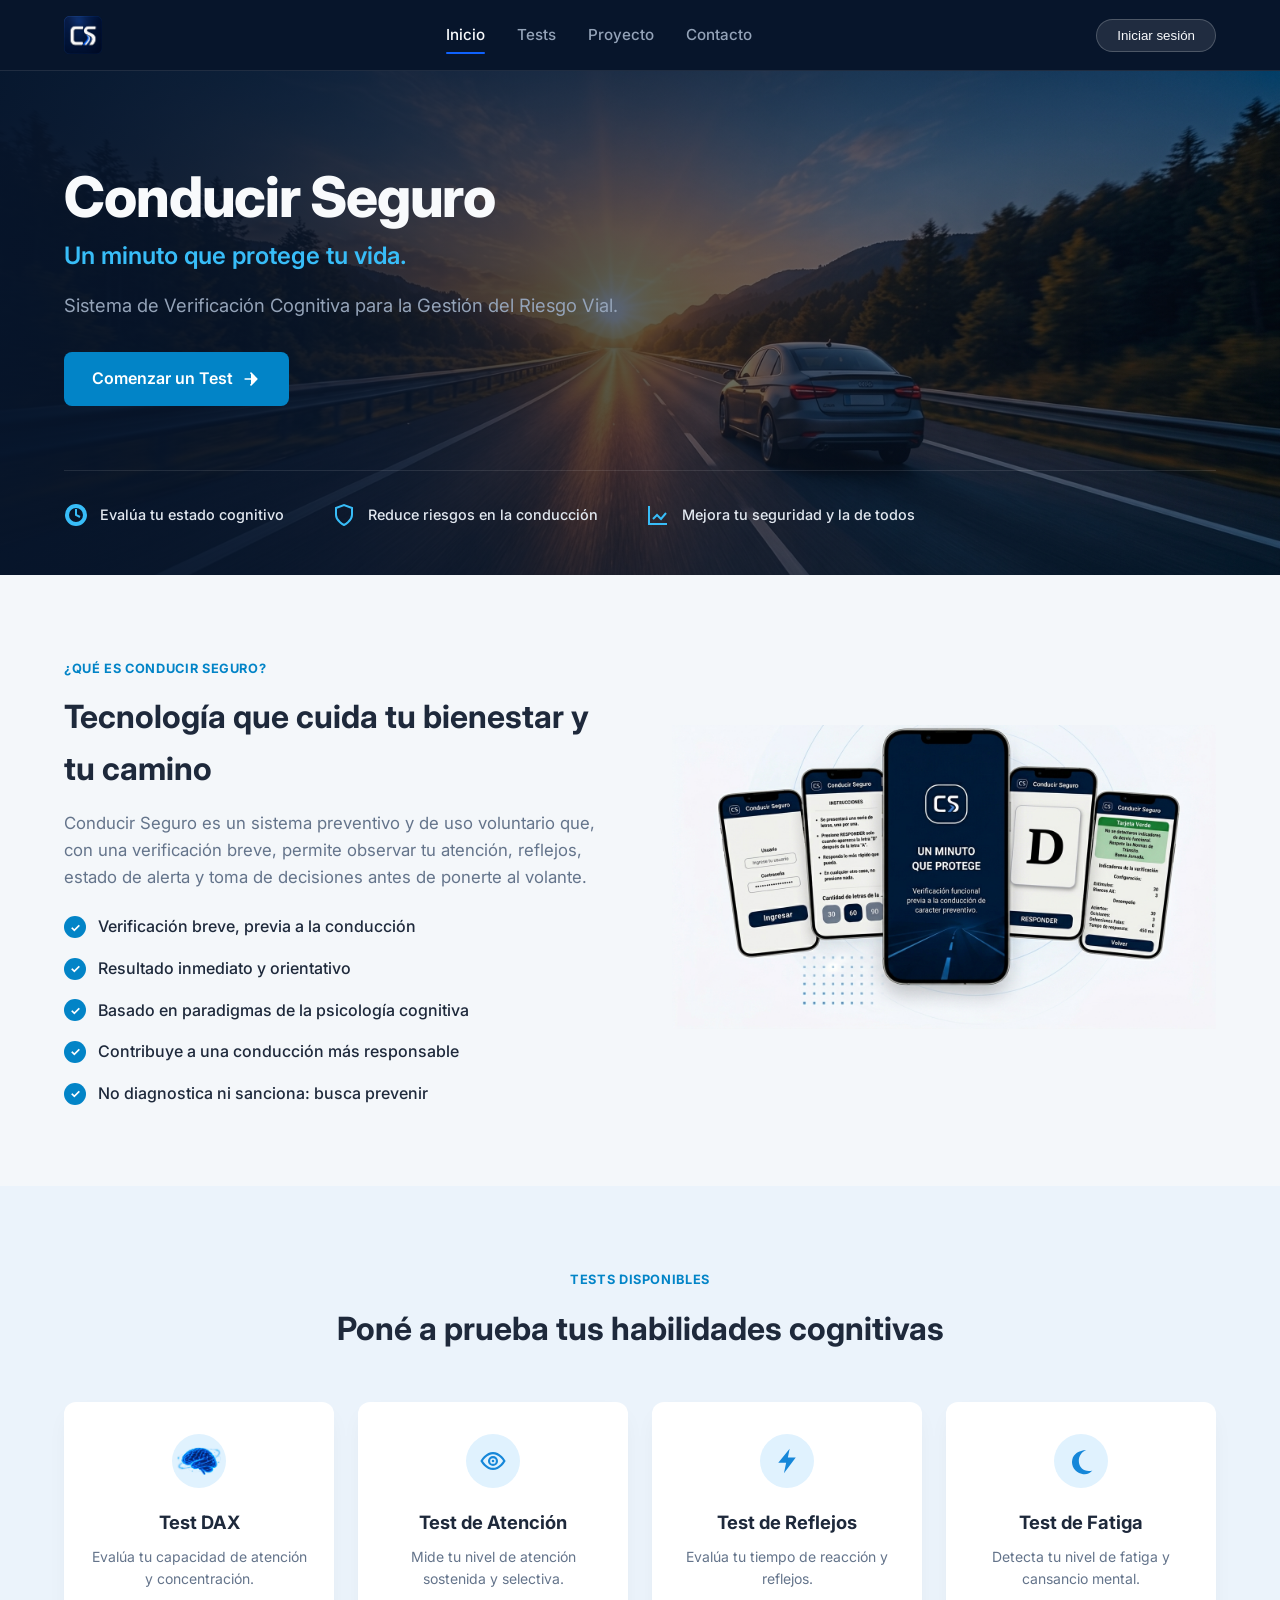
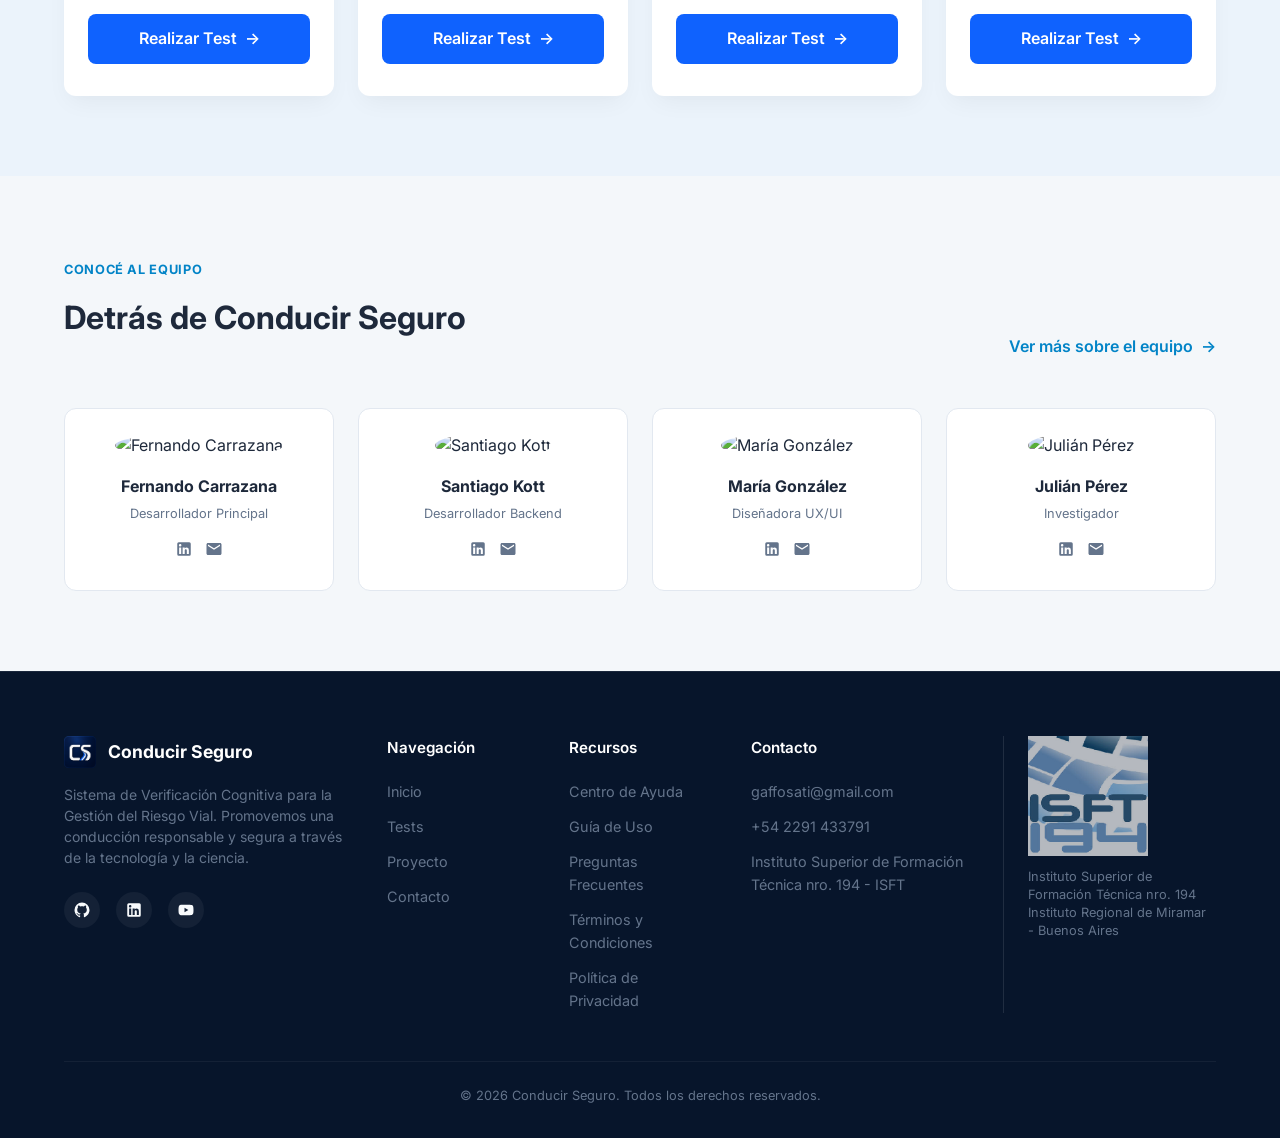
==== commit 5366312d: "Merge remote-tracking branch 'origin/Ornela' into test # Conflicts: #	contact.html #	css/pages/fatig" ====
--- a/index.html
+++ b/index.html
@@ -1,318 +1,318 @@
-﻿<!DOCTYPE html>
-<html lang="es">
-<head>
-      <meta charset="UTF-8">
-      <meta name="viewport" content="width=device-width, initial-scale=1.0">
-      <title>Conducir Seguro | Sistema de Verificación Cognitiva</title>
-      <meta name="description" content="Sistema de Verificación Cognitiva previa a la conducción de carácter preventivo.">
-      <link rel="icon" href="image/icon/conducirSegurosIco.ico" type="image/x-icon">
-      
-      <link rel="stylesheet" href="css/base/variables.css">
-      <link rel="stylesheet" href="css/base/base.css">
-      <link rel="stylesheet" href="css/components/navbar.css">
-      <link rel="stylesheet" href="css/components/footer.css">
-      <link rel="stylesheet" href="css/pages/home.css">                                                  
-</head>
-<body>
-
-      <header class="site-header">
-            <div class="container">
-                  <nav class="navbar" aria-label="Navegación principal">
-                  <a href="index.html" class="navbar__brand" aria-label="ConducirSeguros Inicio">
-                        <img src="image/logoConducir.png" alt="ConducirSeguros Logo" class="navbar__logo">
-                  </a>
-
-                  <button class="navbar__toggle" id="nav-toggle" aria-label="Abrir menú de navegación" aria-expanded="false">
-                        ☰
-                  </button>
-
-                  <ul class="navbar__nav" id="nav-menu">
-                        <li><a href="index.html" class="navbar__link navbar__link--active">Inicio</a></li>
-                        <li><a href="test.html" class="navbar__link">Tests</a></li>
-                        <li><a href="about.html" class="navbar__link">Proyecto</a></li>
-                        
-                        <li><a href="contact.html" class="navbar__link">Contacto</a></li>
-                  </ul>
-
-                  <div class="navbar__actions">
-                        <button class="btn-auth" id="auth-btn">
-                              <span>Iniciar sesión</span>
-                        </button>
-                  </div>
-                  </nav>
-            </div>
-      </header>
-
-      <main id="main-content">
-            
-            <section class="hero">
-                  <div class="hero__overlay"></div>
-                  <div class="container hero__container">
-                        <div class="hero__content">
-                              <h1 class="hero__title">Conducir Seguro</h1>
-                              <p class="hero__subtitle">Un minuto que protege tu vida.</p>
-                              <p class="hero__description">
-                                    Sistema de Verificación Cognitiva para la Gestión del Riesgo Vial.
-                              </p>
-                              <div class="hero__actions">
-                                    <a href="test.html" class="btn btn--primary btn--lg">
-                                          <span>Comenzar un Test</span>
-                                          <svg class="btn__icon" viewBox="0 0 24 24" width="20" height="20">
-                                                <path fill="currentColor" d="M5 12h14M12 5l7 7-7 7" stroke="currentColor" stroke-width="2" stroke-linecap="round" stroke-linejoin="round"/>
-                                          </svg>
-                                    </a>
-                              </div>
-                        </div>
-
-                        <div class="hero__features">
-                              <div class="feature-item">
-                                    <div class="feature-item__icon">
-                                          <svg viewBox="0 0 24 24" width="24" height="24"><path fill="none" stroke="currentColor" stroke-width="2" d="M12 2a10 10 0 1 0 10 10A10 10 0 0 0 12 2zm0 18a8 8 0 1 1 8-8a8 8 0 0 1-8 8zM12 6v6l4 2"/></svg>
-                                    </div>
-                                    <span class="feature-item__text">Evalúa tu estado cognitivo</span>
-                              </div>
-                              <div class="feature-item">
-                                    <div class="feature-item__icon">
-                                          <svg viewBox="0 0 24 24" width="24" height="24"><path fill="none" stroke="currentColor" stroke-width="2" d="M12 22s8-4 8-10V5l-8-3-8 3v7c0 6 8 10 8 10z"/></svg>
-                                    </div>
-                                    <span class="feature-item__text">Reduce riesgos en la conducción</span>
-                              </div>
-                              <div class="feature-item">
-                                    <div class="feature-item__icon">
-                                          <svg viewBox="0 0 24 24" width="24" height="24"><path fill="none" stroke="currentColor" stroke-width="2" d="M3 3v18h18M7 16l4-4 4 4 5-6"/></svg>
-                                    </div>
-                                    <span class="feature-item__text">Mejora tu seguridad y la de todos</span>
-                              </div>
-                        </div>
-                  </div>
-            </section>
-
-            <section class="about-summary section-padding">
-                  <div class="container about-summary__grid">
-                        <div class="about-summary__content">
-                              <span class="badge-tag">¿QUÉ ES CONDUCIR SEGURO?</span>
-                              <h2 class="section-title">Tecnología que cuida tu bienestar y tu camino</h2>
-                              <p class="section-description">
-                                    Conducir Seguro es un sistema preventivo y de uso voluntario que, con una verificación breve, permite observar tu atención, reflejos, estado de alerta y toma de decisiones antes de ponerte al volante.
-                              </p>
-                              <ul class="checklist">
-                                    <li class="checklist__item">
-                                          <span class="checklist__icon">✓</span>
-                                          <span>Verificación breve, previa a la conducción</span>
-                                    </li>
-                                    <li class="checklist__item">
-                                          <span class="checklist__icon">✓</span>
-                                          <span>Resultado inmediato y orientativo</span>
-                                    </li>
-                                    <li class="checklist__item">
-                                          <span class="checklist__icon">✓</span>
-                                          <span>Basado en paradigmas de la psicología cognitiva</span>
-                                    </li>
-                                    <li class="checklist__item">
-                                          <span class="checklist__icon">✓</span>
-                                          <span>Contribuye a una conducción más responsable</span>
-                                    </li>
-                                    <li class="checklist__item">
-                                          <span class="checklist__icon">✓</span>
-                                          <span>No diagnostica ni sanciona: busca prevenir</span>
-                                    </li>
-                              </ul>
-                        </div>
-                        <div class="about-summary__media">
-                              <img src="image/mockup-app-phones.jpg" alt="Mockups App ConducirSeguros en smartphones" class="about-summary__img">
-                        </div>
-                  </div>
-            </section>
-
-            <section class="tests-summary section-padding bg-alt">
-                  <div class="container">
-                        <div class="section-header text-center">
-                              <span class="badge-tag">TESTS DISPONIBLES</span>
-                              <h2 class="section-title">Poné a prueba tus habilidades cognitivas</h2>
-                        </div>
-
-                        <div class="tests-grid">
-                              <article class="test-card">
-                                    <div class="test-card__icon test-card__icon--brain">
-                                          <img src="image/icon/brain-icon.png" alt="" aria-hidden="true" width="40">
-                                    </div>
-                                    <h3 class="test-card__title">Test DAX</h3>
-                                    <p class="test-card__desc">Evalúa tu capacidad de atención y concentración.</p>
-                                    <a href="test.html" class="btn btn--secondary btn--full">
-                                          <span>Realizar Test</span>
-                                          <span class="btn__arrow">→</span>
-                                    </a>
-                              </article>
-
-                              <article class="test-card">
-                                    <div class="test-card__icon test-card__icon--eye">
-                                          <img src="image/icon/eye-icon.svg" alt="" aria-hidden="true" onerror="this.remove()">
-                                    </div>
-                                    <h3 class="test-card__title">Test de Atención</h3>
-                                    <p class="test-card__desc">Mide tu nivel de atención sostenida y selectiva.</p>
-                                    <a href="test.html" class="btn btn--secondary btn--full">
-                                          <span>Realizar Test</span>
-                                          <span class="btn__arrow">→</span>
-                                    </a>
-                              </article>
-
-                              <article class="test-card">
-                                    <div class="test-card__icon test-card__icon--bolt">
-                                          <img src="image/icon/bolt-icon.svg" alt="" aria-hidden="true" onerror="this.remove()">
-                                    </div>
-                                    <h3 class="test-card__title">Test de Reflejos</h3>
-                                    <p class="test-card__desc">Evalúa tu tiempo de reacción y reflejos.</p>
-                                    <a href="test.html" class="btn btn--secondary btn--full">
-                                          <span>Realizar Test</span>
-                                          <span class="btn__arrow">→</span>
-                                    </a>
-                              </article>
-
-                              <article class="test-card">
-                                    <div class="test-card__icon test-card__icon--moon">
-                                          <img src="image/icon/moon-icon.svg" alt="" aria-hidden="true" onerror="this.remove()">
-                                    </div>
-                                    <h3 class="test-card__title">Test de Fatiga</h3>
-                                    <p class="test-card__desc">Detecta tu nivel de fatiga y cansancio mental.</p>
-                                    <a href="test.html" class="btn btn--secondary btn--full">
-                                          <span>Realizar Test</span>
-                                          <span class="btn__arrow">→</span>
-                                    </a>
-                              </article>
-                        </div>
-                  </div>
-            </section>
-
-            <section class="team-summary section-padding">
-                  <div class="container">
-                        <div class="team-summary__header">
-                              <div>
-                                    <span class="badge-tag">CONOCÉ AL EQUIPO</span>
-                                    <h2 class="section-title">Detrás de Conducir Seguro</h2>
-                              </div>
-                              <a href="about.html#equipo" class="link-more">
-                                    <span>Ver más sobre el equipo</span>
-                                    <span class="link-more__arrow">→</span>
-                              </a>
-                        </div>
-
-                        <div class="team-grid">
-                              <article class="team-card">
-                                    <img src="image/team/member1.jpg" alt="Fernando Carrazana" class="team-card__avatar">
-                                    <h3 class="team-card__name">Fernando Carrazana</h3>
-                                    <p class="team-card__role">Desarrollador Principal</p>
-                                    <div class="team-card__socials">
-                                          <a href="#" aria-label="LinkedIn"><svg width="18" height="18" viewBox="0 0 24 24"><path fill="currentColor" d="M19 3a2 2 0 0 1 2 2v14a2 2 0 0 1-2 2H5a2 2 0 0 1-2-2V5a2 2 0 0 1 2-2h14m-.5 15.5v-5.3a3.26 3.26 0 0 0-3.26-3.26c-.85 0-1.84.52-2.28 1.3v-1.11h-2.79v8.37h2.79v-4.93c0-.77.62-1.4 1.39-1.4a1.4 1.4 0 0 1 1.4 1.4v4.93h2.75M6.88 8.56a1.68 1.68 0 0 0 1.68-1.68c0-.93-.75-1.69-1.68-1.69a1.69 1.69 0 0 0-1.69 1.69c0 .93.76 1.68 1.69 1.68m1.39 9.94v-8.37H5.5v8.37h2.77Z"/></svg></a>
-                                          <a href="#" aria-label="Email"><svg width="18" height="18" viewBox="0 0 24 24"><path fill="currentColor" d="M20 4H4c-1.1 0-1.99.9-1.99 2L2 18c0 1.1.9 2 2 2h16c1.1 0 2-.9 2-2V6c0-1.1-.9-2-2-2zm0 4l-8 5l-8-5V6l8 5l8-5v2z"/></svg></a>
-                                    </div>
-                              </article>
-
-                              <article class="team-card">
-                                    <img src="image/team/member2.jpg" alt="Santiago Kott" class="team-card__avatar">
-                                    <h3 class="team-card__name">Santiago Kott</h3>
-                                    <p class="team-card__role">Desarrollador Backend</p>
-                                    <div class="team-card__socials">
-                                          <a href="#" aria-label="LinkedIn"><svg width="18" height="18" viewBox="0 0 24 24"><path fill="currentColor" d="M19 3a2 2 0 0 1 2 2v14a2 2 0 0 1-2 2H5a2 2 0 0 1-2-2V5a2 2 0 0 1 2-2h14m-.5 15.5v-5.3a3.26 3.26 0 0 0-3.26-3.26c-.85 0-1.84.52-2.28 1.3v-1.11h-2.79v8.37h2.79v-4.93c0-.77.62-1.4 1.39-1.4a1.4 1.4 0 0 1 1.4 1.4v4.93h2.75M6.88 8.56a1.68 1.68 0 0 0 1.68-1.68c0-.93-.75-1.69-1.68-1.69a1.69 1.69 0 0 0-1.69 1.69c0 .93.76 1.68 1.69 1.68m1.39 9.94v-8.37H5.5v8.37h2.77Z"/></svg></a>
-                                          <a href="#" aria-label="Email"><svg width="18" height="18" viewBox="0 0 24 24"><path fill="currentColor" d="M20 4H4c-1.1 0-1.99.9-1.99 2L2 18c0 1.1.9 2 2 2h16c1.1 0 2-.9 2-2V6c0-1.1-.9-2-2-2zm0 4l-8 5l-8-5V6l8 5l8-5v2z"/></svg></a>
-                                    </div>
-                              </article>
-
-                              <article class="team-card">
-                                    <img src="image/team/member3.jpg" alt="María González" class="team-card__avatar">
-                                    <h3 class="team-card__name">María González</h3>
-                                    <p class="team-card__role">Diseñadora UX/UI</p>
-                                    <div class="team-card__socials">
-                                          <a href="#" aria-label="LinkedIn"><svg width="18" height="18" viewBox="0 0 24 24"><path fill="currentColor" d="M19 3a2 2 0 0 1 2 2v14a2 2 0 0 1-2 2H5a2 2 0 0 1-2-2V5a2 2 0 0 1 2-2h14m-.5 15.5v-5.3a3.26 3.26 0 0 0-3.26-3.26c-.85 0-1.84.52-2.28 1.3v-1.11h-2.79v8.37h2.79v-4.93c0-.77.62-1.4 1.39-1.4a1.4 1.4 0 0 1 1.4 1.4v4.93h2.75M6.88 8.56a1.68 1.68 0 0 0 1.68-1.68c0-.93-.75-1.69-1.68-1.69a1.69 1.69 0 0 0-1.69 1.69c0 .93.76 1.68 1.69 1.68m1.39 9.94v-8.37H5.5v8.37h2.77Z"/></svg></a>
-                                          <a href="#" aria-label="Email"><svg width="18" height="18" viewBox="0 0 24 24"><path fill="currentColor" d="M20 4H4c-1.1 0-1.99.9-1.99 2L2 18c0 1.1.9 2 2 2h16c1.1 0 2-.9 2-2V6c0-1.1-.9-2-2-2zm0 4l-8 5l-8-5V6l8 5l8-5v2z"/></svg></a>
-                                    </div>
-                              </article>
-
-                              <article class="team-card">
-                                    <img src="image/team/member4.jpg" alt="Julián Pérez" class="team-card__avatar">
-                                    <h3 class="team-card__name">Julián Pérez</h3>
-                                    <p class="team-card__role">Investigador</p>
-                                    <div class="team-card__socials">
-                                          <a href="#" aria-label="LinkedIn"><svg width="18" height="18" viewBox="0 0 24 24"><path fill="currentColor" d="M19 3a2 2 0 0 1 2 2v14a2 2 0 0 1-2 2H5a2 2 0 0 1-2-2V5a2 2 0 0 1 2-2h14m-.5 15.5v-5.3a3.26 3.26 0 0 0-3.26-3.26c-.85 0-1.84.52-2.28 1.3v-1.11h-2.79v8.37h2.79v-4.93c0-.77.62-1.4 1.39-1.4a1.4 1.4 0 0 1 1.4 1.4v4.93h2.75M6.88 8.56a1.68 1.68 0 0 0 1.68-1.68c0-.93-.75-1.69-1.68-1.69a1.69 1.69 0 0 0-1.69 1.69c0 .93.76 1.68 1.69 1.68m1.39 9.94v-8.37H5.5v8.37h2.77Z"/></svg></a>
-                                          <a href="#" aria-label="Email"><svg width="18" height="18" viewBox="0 0 24 24"><path fill="currentColor" d="M20 4H4c-1.1 0-1.99.9-1.99 2L2 18c0 1.1.9 2 2 2h16c1.1 0 2-.9 2-2V6c0-1.1-.9-2-2-2zm0 4l-8 5l-8-5V6l8 5l8-5v2z"/></svg></a>
-                                    </div>
-                              </article>
-                        </div>
-                  </div>
-            </section>
-      </main>
-
-      <script type="module" src="js/app.js"></script>
-
-      <footer class="site-footer">
-      <div class="container">
-            <div class="footer__grid">
-                  
-                  <div class="footer__col">
-                  <div class="footer__brand-logo">
-                        <img src="image/logoConducir.png" alt="ConducirSeguros" class="footer__logo-img">
-                        <span class="footer__brand-title">Conducir Seguro</span>
-                  </div>
-                  <p class="footer__description">
-                        Sistema de Verificación Cognitiva para la Gestión del Riesgo Vial. Promovemos una conducción responsable y segura a través de la tecnología y la ciencia.
-                  </p>
-                  <div class="footer__socials">
-                        <a href="https://github.com" class="footer__social-link" aria-label="GitHub" target="_blank" rel="noopener">
-                              <svg class="footer__social-icon" viewBox="0 0 24 24"><path fill="currentColor" d="M12 2A10 10 0 0 0 2 12c0 4.42 2.87 8.17 6.84 9.5c.5.08.66-.23.66-.5v-1.69c-2.77.6-3.36-1.34-3.36-1.34c-.46-1.16-1.11-1.47-1.11-1.47c-.91-.62.07-.6.07-.6c1 .07 1.53 1.03 1.53 1.03c.87 1.52 2.34 1.07 2.91.83c.1-.65.35-1.09.63-1.34c-2.22-.25-4.55-1.11-4.55-4.92c0-1.11.38-2 1.03-2.71c-.1-.25-.45-1.29.1-2.64c0 0 .84-.27 2.75 1.02c.79-.22 1.65-.33 2.5-.33c.85 0 1.71.11 2.5.33c1.91-1.29 2.75-1.02 2.75-1.02c.55 1.35.2 2.39.1 2.64c.65.71 1.03 1.6 1.03 2.71c0 3.82-2.34 4.66-4.57 4.91c.36.31.69.92.69 1.85V21c0 .27.16.59.67.5C19.14 20.16 22 16.42 22 12A10 10 0 0 0 12 2Z"/></svg>
-                        </a>
-                        <a href="https://linkedin.com" class="footer__social-link" aria-label="LinkedIn" target="_blank" rel="noopener">
-                              <svg class="footer__social-icon" viewBox="0 0 24 24"><path fill="currentColor" d="M19 3a2 2 0 0 1 2 2v14a2 2 0 0 1-2 2H5a2 2 0 0 1-2-2V5a2 2 0 0 1 2-2h14m-.5 15.5v-5.3a3.26 3.26 0 0 0-3.26-3.26c-.85 0-1.84.52-2.28 1.3v-1.11h-2.79v8.37h2.79v-4.93c0-.77.62-1.4 1.39-1.4a1.4 1.4 0 0 1 1.4 1.4v4.93h2.75M6.88 8.56a1.68 1.68 0 0 0 1.68-1.68c0-.93-.75-1.69-1.68-1.69a1.69 1.69 0 0 0-1.69 1.69c0 .93.76 1.68 1.69 1.68m1.39 9.94v-8.37H5.5v8.37h2.77Z"/></svg>
-                        </a>
-                        <a href="https://youtube.com" class="footer__social-link" aria-label="YouTube" target="_blank" rel="noopener">
-                              <svg class="footer__social-icon" viewBox="0 0 24 24"><path fill="currentColor" d="M10 15l5.19-3L10 9v6m11.56-7.83c.13.47.22 1.1.28 1.9.07.8.1 1.49.1 2.09L22 12c0 2.19-.16 3.8-.44 4.83c-.25.9-.83 1.48-1.73 1.73c-.47.13-1.33.22-2.65.28c-1.3.07-2.49.1-3.59.1L12 19c-4.19 0-6.8-.16-7.83-.44c-.9-.25-1.48-.83-1.73-1.73c-.13-.47-.22-1.1-.28-1.9c-.07-.8-.1-1.49-.1-2.09L2 12c0-2.19.16-3.8.44-4.83c.25-.9.83-1.48 1.73-1.73c.47-.13 1.33-.22 2.65-.28c1.3-.07 2.49-.1 3.59-.1L12 5c4.19 0 6.8.16 7.83.44c.9.25 1.48.83 1.73 1.73Z"/></svg>
-                        </a>
-                  </div>
-                  </div>
-
-                  <div class="footer__col">
-                  <h4 class="footer__column-title">Navegación</h4>
-                  <ul class="footer__list">
-                        <li><a href="index.html" class="footer__link">Inicio</a></li>
-                        <li><a href="test.html" class="footer__link">Tests</a></li>
-                        <li><a href="about.html" class="footer__link">Proyecto</a></li>
-                        
-                        <li><a href="contact.html" class="footer__link">Contacto</a></li>
-                  </ul>
-                  </div>
-
-                  <div class="footer__col">
-                  <h4 class="footer__column-title">Recursos</h4>
-                  <ul class="footer__list">
-                        <li><a href="faq.html" class="footer__link">Centro de Ayuda</a></li>
-                        <li><a href="guide.html" class="footer__link">Guía de Uso</a></li>
-                        <li><a href="faq.html#preguntas" class="footer__link">Preguntas Frecuentes</a></li>
-                        <li><a href="terms.html" class="footer__link">Términos y Condiciones</a></li>
-                        <li><a href="privacy.html" class="footer__link">Política de Privacidad</a></li>
-                  </ul>
-                  </div>
-
-                  <div class="footer__col">
-                  <h4 class="footer__column-title">Contacto</h4>
-                  <ul class="footer__list">
-                        <li><a href="mailto:gaffosati@gmail.com" class="footer__link">gaffosati@gmail.com</a></li>
-                        <li><span class="footer__link">+54 2291 433791</span></li>
-                        <li><span class="footer__link">Instituto Superior de Formación Técnica nro. 194 - ISFT</span></li>
-                  </ul>
-                  </div>
-
-                  <div class="footer__col footer__institution">
-                  <img src="image/isft194_173px.png" alt="Instituto Superior de Formación Técnica nro. 194" class="footer__isft-logo">
-                  <p class="footer__isft-text">
-                        Instituto Superior de Formación Técnica nro. 194<br>
-                        Instituto Regional de Miramar - Buenos Aires
-                  </p>
-                  </div>
-
-            </div>
-
-            <div class="footer__bottom">
-                  <p>&copy; 2026 Conducir Seguro. Todos los derechos reservados.</p>
-            </div>
-      </div>
-      </footer>
-</body>
-</html>
+﻿<!DOCTYPE html>
+<html lang="es">
+<head>
+      <meta charset="UTF-8">
+      <meta name="viewport" content="width=device-width, initial-scale=1.0">
+      <title>Conducir Seguro | Sistema de Verificación Cognitiva</title>
+      <meta name="description" content="Sistema de Verificación Cognitiva previa a la conducción de carácter preventivo.">
+      <link rel="icon" href="image/icon/conducirSegurosIco.ico" type="image/x-icon">
+      
+      <link rel="stylesheet" href="css/base/variables.css">
+      <link rel="stylesheet" href="css/base/base.css">
+      <link rel="stylesheet" href="css/components/navbar.css">
+      <link rel="stylesheet" href="css/components/footer.css">
+      <link rel="stylesheet" href="css/pages/home.css">                                                  
+</head>
+<body>
+
+      <header class="site-header">
+            <div class="container">
+                  <nav class="navbar" aria-label="Navegación principal">
+                  <a href="index.html" class="navbar__brand" aria-label="ConducirSeguros Inicio">
+                        <img src="image/logoConducir.png" alt="ConducirSeguros Logo" class="navbar__logo">
+                  </a>
+
+                  <button class="navbar__toggle" id="nav-toggle" aria-label="Abrir menú de navegación" aria-expanded="false">
+                        ☰
+                  </button>
+
+                  <ul class="navbar__nav" id="nav-menu">
+                        <li><a href="index.html" class="navbar__link navbar__link--active">Inicio</a></li>
+                        <li><a href="test.html" class="navbar__link">Tests</a></li>
+                        <li><a href="about.html" class="navbar__link">Proyecto</a></li>
+                        
+                        <li><a href="contact.html" class="navbar__link">Contacto</a></li>
+                  </ul>
+
+                  <div class="navbar__actions">
+                        <button class="btn-auth" id="auth-btn">
+                              <span>Iniciar sesión</span>
+                        </button>
+                  </div>
+                  </nav>
+            </div>
+      </header>
+
+      <main id="main-content">
+            
+            <section class="hero">
+                  <div class="hero__overlay"></div>
+                  <div class="container hero__container">
+                        <div class="hero__content">
+                              <h1 class="hero__title">Conducir Seguro</h1>
+                              <p class="hero__subtitle">Un minuto que protege tu vida.</p>
+                              <p class="hero__description">
+                                    Sistema de Verificación Cognitiva para la Gestión del Riesgo Vial.
+                              </p>
+                              <div class="hero__actions">
+                                    <a href="test.html" class="btn btn--primary btn--lg">
+                                          <span>Comenzar un Test</span>
+                                          <svg class="btn__icon" viewBox="0 0 24 24" width="20" height="20">
+                                                <path fill="currentColor" d="M5 12h14M12 5l7 7-7 7" stroke="currentColor" stroke-width="2" stroke-linecap="round" stroke-linejoin="round"/>
+                                          </svg>
+                                    </a>
+                              </div>
+                        </div>
+
+                        <div class="hero__features">
+                              <div class="feature-item">
+                                    <div class="feature-item__icon">
+                                          <svg viewBox="0 0 24 24" width="24" height="24"><path fill="none" stroke="currentColor" stroke-width="2" d="M12 2a10 10 0 1 0 10 10A10 10 0 0 0 12 2zm0 18a8 8 0 1 1 8-8a8 8 0 0 1-8 8zM12 6v6l4 2"/></svg>
+                                    </div>
+                                    <span class="feature-item__text">Evalúa tu estado cognitivo</span>
+                              </div>
+                              <div class="feature-item">
+                                    <div class="feature-item__icon">
+                                          <svg viewBox="0 0 24 24" width="24" height="24"><path fill="none" stroke="currentColor" stroke-width="2" d="M12 22s8-4 8-10V5l-8-3-8 3v7c0 6 8 10 8 10z"/></svg>
+                                    </div>
+                                    <span class="feature-item__text">Reduce riesgos en la conducción</span>
+                              </div>
+                              <div class="feature-item">
+                                    <div class="feature-item__icon">
+                                          <svg viewBox="0 0 24 24" width="24" height="24"><path fill="none" stroke="currentColor" stroke-width="2" d="M3 3v18h18M7 16l4-4 4 4 5-6"/></svg>
+                                    </div>
+                                    <span class="feature-item__text">Mejora tu seguridad y la de todos</span>
+                              </div>
+                        </div>
+                  </div>
+            </section>
+
+            <section class="about-summary section-padding">
+                  <div class="container about-summary__grid">
+                        <div class="about-summary__content">
+                              <span class="badge-tag">¿QUÉ ES CONDUCIR SEGURO?</span>
+                              <h2 class="section-title">Tecnología que cuida tu bienestar y tu camino</h2>
+                              <p class="section-description">
+                                    Conducir Seguro es un sistema preventivo y de uso voluntario que, con una verificación breve, permite observar tu atención, reflejos, estado de alerta y toma de decisiones antes de ponerte al volante.
+                              </p>
+                              <ul class="checklist">
+                                    <li class="checklist__item">
+                                          <span class="checklist__icon">✓</span>
+                                          <span>Verificación breve, previa a la conducción</span>
+                                    </li>
+                                    <li class="checklist__item">
+                                          <span class="checklist__icon">✓</span>
+                                          <span>Resultado inmediato y orientativo</span>
+                                    </li>
+                                    <li class="checklist__item">
+                                          <span class="checklist__icon">✓</span>
+                                          <span>Basado en paradigmas de la psicología cognitiva</span>
+                                    </li>
+                                    <li class="checklist__item">
+                                          <span class="checklist__icon">✓</span>
+                                          <span>Contribuye a una conducción más responsable</span>
+                                    </li>
+                                    <li class="checklist__item">
+                                          <span class="checklist__icon">✓</span>
+                                          <span>No diagnostica ni sanciona: busca prevenir</span>
+                                    </li>
+                              </ul>
+                        </div>
+                        <div class="about-summary__media">
+                              <img src="image/mockup-app-phones.jpg" alt="Mockups App ConducirSeguros en smartphones" class="about-summary__img">
+                        </div>
+                  </div>
+            </section>
+
+            <section class="tests-summary section-padding bg-alt">
+                  <div class="container">
+                        <div class="section-header text-center">
+                              <span class="badge-tag">TESTS DISPONIBLES</span>
+                              <h2 class="section-title">Poné a prueba tus habilidades cognitivas</h2>
+                        </div>
+
+                        <div class="tests-grid">
+                              <article class="test-card">
+                                    <div class="test-card__icon test-card__icon--brain">
+                                          <img src="image/icon/brain-icon.png" alt="" aria-hidden="true" width="40">
+                                    </div>
+                                    <h3 class="test-card__title">Test DAX</h3>
+                                    <p class="test-card__desc">Evalúa tu capacidad de atención y concentración.</p>
+                                    <a href="test.html" class="btn btn--secondary btn--full">
+                                          <span>Realizar Test</span>
+                                          <span class="btn__arrow">→</span>
+                                    </a>
+                              </article>
+
+                              <article class="test-card">
+                                    <div class="test-card__icon test-card__icon--eye">
+                                          <img src="image/icon/eye-icon.svg" alt="" aria-hidden="true" onerror="this.remove()">
+                                    </div>
+                                    <h3 class="test-card__title">Test de Atención</h3>
+                                    <p class="test-card__desc">Mide tu nivel de atención sostenida y selectiva.</p>
+                                    <a href="test.html" class="btn btn--secondary btn--full">
+                                          <span>Realizar Test</span>
+                                          <span class="btn__arrow">→</span>
+                                    </a>
+                              </article>
+
+                              <article class="test-card">
+                                    <div class="test-card__icon test-card__icon--bolt">
+                                          <img src="image/icon/bolt-icon.svg" alt="" aria-hidden="true" onerror="this.remove()">
+                                    </div>
+                                    <h3 class="test-card__title">Test de Reflejos</h3>
+                                    <p class="test-card__desc">Evalúa tu tiempo de reacción y reflejos.</p>
+                                    <a href="test.html" class="btn btn--secondary btn--full">
+                                          <span>Realizar Test</span>
+                                          <span class="btn__arrow">→</span>
+                                    </a>
+                              </article>
+
+                              <article class="test-card">
+                                    <div class="test-card__icon test-card__icon--moon">
+                                          <img src="image/icon/moon-icon.svg" alt="" aria-hidden="true" onerror="this.remove()">
+                                    </div>
+                                    <h3 class="test-card__title">Test de Fatiga</h3>
+                                    <p class="test-card__desc">Detecta tu nivel de fatiga y cansancio mental.</p>
+                                    <a href="test.html" class="btn btn--secondary btn--full">
+                                          <span>Realizar Test</span>
+                                          <span class="btn__arrow">→</span>
+                                    </a>
+                              </article>
+                        </div>
+                  </div>
+            </section>
+
+            <section class="team-summary section-padding">
+                  <div class="container">
+                        <div class="team-summary__header">
+                              <div>
+                                    <span class="badge-tag">CONOCÉ AL EQUIPO</span>
+                                    <h2 class="section-title">Detrás de Conducir Seguro</h2>
+                              </div>
+                              <a href="about.html#equipo" class="link-more">
+                                    <span>Ver más sobre el equipo</span>
+                                    <span class="link-more__arrow">→</span>
+                              </a>
+                        </div>
+
+                        <div class="team-grid">
+                              <article class="team-card">
+                                    <img src="image/team/member1.jpg" alt="Fernando Carrazana" class="team-card__avatar">
+                                    <h3 class="team-card__name">Fernando Carrazana</h3>
+                                    <p class="team-card__role">Desarrollador Principal</p>
+                                    <div class="team-card__socials">
+                                          <a href="#" aria-label="LinkedIn"><svg width="18" height="18" viewBox="0 0 24 24"><path fill="currentColor" d="M19 3a2 2 0 0 1 2 2v14a2 2 0 0 1-2 2H5a2 2 0 0 1-2-2V5a2 2 0 0 1 2-2h14m-.5 15.5v-5.3a3.26 3.26 0 0 0-3.26-3.26c-.85 0-1.84.52-2.28 1.3v-1.11h-2.79v8.37h2.79v-4.93c0-.77.62-1.4 1.39-1.4a1.4 1.4 0 0 1 1.4 1.4v4.93h2.75M6.88 8.56a1.68 1.68 0 0 0 1.68-1.68c0-.93-.75-1.69-1.68-1.69a1.69 1.69 0 0 0-1.69 1.69c0 .93.76 1.68 1.69 1.68m1.39 9.94v-8.37H5.5v8.37h2.77Z"/></svg></a>
+                                          <a href="#" aria-label="Email"><svg width="18" height="18" viewBox="0 0 24 24"><path fill="currentColor" d="M20 4H4c-1.1 0-1.99.9-1.99 2L2 18c0 1.1.9 2 2 2h16c1.1 0 2-.9 2-2V6c0-1.1-.9-2-2-2zm0 4l-8 5l-8-5V6l8 5l8-5v2z"/></svg></a>
+                                    </div>
+                              </article>
+
+                              <article class="team-card">
+                                    <img src="image/team/member2.jpg" alt="Santiago Kott" class="team-card__avatar">
+                                    <h3 class="team-card__name">Santiago Kott</h3>
+                                    <p class="team-card__role">Desarrollador Backend</p>
+                                    <div class="team-card__socials">
+                                          <a href="#" aria-label="LinkedIn"><svg width="18" height="18" viewBox="0 0 24 24"><path fill="currentColor" d="M19 3a2 2 0 0 1 2 2v14a2 2 0 0 1-2 2H5a2 2 0 0 1-2-2V5a2 2 0 0 1 2-2h14m-.5 15.5v-5.3a3.26 3.26 0 0 0-3.26-3.26c-.85 0-1.84.52-2.28 1.3v-1.11h-2.79v8.37h2.79v-4.93c0-.77.62-1.4 1.39-1.4a1.4 1.4 0 0 1 1.4 1.4v4.93h2.75M6.88 8.56a1.68 1.68 0 0 0 1.68-1.68c0-.93-.75-1.69-1.68-1.69a1.69 1.69 0 0 0-1.69 1.69c0 .93.76 1.68 1.69 1.68m1.39 9.94v-8.37H5.5v8.37h2.77Z"/></svg></a>
+                                          <a href="#" aria-label="Email"><svg width="18" height="18" viewBox="0 0 24 24"><path fill="currentColor" d="M20 4H4c-1.1 0-1.99.9-1.99 2L2 18c0 1.1.9 2 2 2h16c1.1 0 2-.9 2-2V6c0-1.1-.9-2-2-2zm0 4l-8 5l-8-5V6l8 5l8-5v2z"/></svg></a>
+                                    </div>
+                              </article>
+
+                              <article class="team-card">
+                                    <img src="image/team/member3.jpg" alt="María González" class="team-card__avatar">
+                                    <h3 class="team-card__name">María González</h3>
+                                    <p class="team-card__role">Diseñadora UX/UI</p>
+                                    <div class="team-card__socials">
+                                          <a href="#" aria-label="LinkedIn"><svg width="18" height="18" viewBox="0 0 24 24"><path fill="currentColor" d="M19 3a2 2 0 0 1 2 2v14a2 2 0 0 1-2 2H5a2 2 0 0 1-2-2V5a2 2 0 0 1 2-2h14m-.5 15.5v-5.3a3.26 3.26 0 0 0-3.26-3.26c-.85 0-1.84.52-2.28 1.3v-1.11h-2.79v8.37h2.79v-4.93c0-.77.62-1.4 1.39-1.4a1.4 1.4 0 0 1 1.4 1.4v4.93h2.75M6.88 8.56a1.68 1.68 0 0 0 1.68-1.68c0-.93-.75-1.69-1.68-1.69a1.69 1.69 0 0 0-1.69 1.69c0 .93.76 1.68 1.69 1.68m1.39 9.94v-8.37H5.5v8.37h2.77Z"/></svg></a>
+                                          <a href="#" aria-label="Email"><svg width="18" height="18" viewBox="0 0 24 24"><path fill="currentColor" d="M20 4H4c-1.1 0-1.99.9-1.99 2L2 18c0 1.1.9 2 2 2h16c1.1 0 2-.9 2-2V6c0-1.1-.9-2-2-2zm0 4l-8 5l-8-5V6l8 5l8-5v2z"/></svg></a>
+                                    </div>
+                              </article>
+
+                              <article class="team-card">
+                                    <img src="image/team/member4.jpg" alt="Julián Pérez" class="team-card__avatar">
+                                    <h3 class="team-card__name">Julián Pérez</h3>
+                                    <p class="team-card__role">Investigador</p>
+                                    <div class="team-card__socials">
+                                          <a href="#" aria-label="LinkedIn"><svg width="18" height="18" viewBox="0 0 24 24"><path fill="currentColor" d="M19 3a2 2 0 0 1 2 2v14a2 2 0 0 1-2 2H5a2 2 0 0 1-2-2V5a2 2 0 0 1 2-2h14m-.5 15.5v-5.3a3.26 3.26 0 0 0-3.26-3.26c-.85 0-1.84.52-2.28 1.3v-1.11h-2.79v8.37h2.79v-4.93c0-.77.62-1.4 1.39-1.4a1.4 1.4 0 0 1 1.4 1.4v4.93h2.75M6.88 8.56a1.68 1.68 0 0 0 1.68-1.68c0-.93-.75-1.69-1.68-1.69a1.69 1.69 0 0 0-1.69 1.69c0 .93.76 1.68 1.69 1.68m1.39 9.94v-8.37H5.5v8.37h2.77Z"/></svg></a>
+                                          <a href="#" aria-label="Email"><svg width="18" height="18" viewBox="0 0 24 24"><path fill="currentColor" d="M20 4H4c-1.1 0-1.99.9-1.99 2L2 18c0 1.1.9 2 2 2h16c1.1 0 2-.9 2-2V6c0-1.1-.9-2-2-2zm0 4l-8 5l-8-5V6l8 5l8-5v2z"/></svg></a>
+                                    </div>
+                              </article>
+                        </div>
+                  </div>
+            </section>
+      </main>
+
+      <script src="js/script.js"></script>
+
+      <footer class="site-footer">
+      <div class="container">
+            <div class="footer__grid">
+                  
+                  <div class="footer__col">
+                  <div class="footer__brand-logo">
+                        <img src="image/logoConducir.png" alt="ConducirSeguros" class="footer__logo-img">
+                        <span class="footer__brand-title">Conducir Seguro</span>
+                  </div>
+                  <p class="footer__description">
+                        Sistema de Verificación Cognitiva para la Gestión del Riesgo Vial. Promovemos una conducción responsable y segura a través de la tecnología y la ciencia.
+                  </p>
+                  <div class="footer__socials">
+                        <a href="https://github.com" class="footer__social-link" aria-label="GitHub" target="_blank" rel="noopener">
+                              <svg class="footer__social-icon" viewBox="0 0 24 24"><path fill="currentColor" d="M12 2A10 10 0 0 0 2 12c0 4.42 2.87 8.17 6.84 9.5c.5.08.66-.23.66-.5v-1.69c-2.77.6-3.36-1.34-3.36-1.34c-.46-1.16-1.11-1.47-1.11-1.47c-.91-.62.07-.6.07-.6c1 .07 1.53 1.03 1.53 1.03c.87 1.52 2.34 1.07 2.91.83c.1-.65.35-1.09.63-1.34c-2.22-.25-4.55-1.11-4.55-4.92c0-1.11.38-2 1.03-2.71c-.1-.25-.45-1.29.1-2.64c0 0 .84-.27 2.75 1.02c.79-.22 1.65-.33 2.5-.33c.85 0 1.71.11 2.5.33c1.91-1.29 2.75-1.02 2.75-1.02c.55 1.35.2 2.39.1 2.64c.65.71 1.03 1.6 1.03 2.71c0 3.82-2.34 4.66-4.57 4.91c.36.31.69.92.69 1.85V21c0 .27.16.59.67.5C19.14 20.16 22 16.42 22 12A10 10 0 0 0 12 2Z"/></svg>
+                        </a>
+                        <a href="https://linkedin.com" class="footer__social-link" aria-label="LinkedIn" target="_blank" rel="noopener">
+                              <svg class="footer__social-icon" viewBox="0 0 24 24"><path fill="currentColor" d="M19 3a2 2 0 0 1 2 2v14a2 2 0 0 1-2 2H5a2 2 0 0 1-2-2V5a2 2 0 0 1 2-2h14m-.5 15.5v-5.3a3.26 3.26 0 0 0-3.26-3.26c-.85 0-1.84.52-2.28 1.3v-1.11h-2.79v8.37h2.79v-4.93c0-.77.62-1.4 1.39-1.4a1.4 1.4 0 0 1 1.4 1.4v4.93h2.75M6.88 8.56a1.68 1.68 0 0 0 1.68-1.68c0-.93-.75-1.69-1.68-1.69a1.69 1.69 0 0 0-1.69 1.69c0 .93.76 1.68 1.69 1.68m1.39 9.94v-8.37H5.5v8.37h2.77Z"/></svg>
+                        </a>
+                        <a href="https://youtube.com" class="footer__social-link" aria-label="YouTube" target="_blank" rel="noopener">
+                              <svg class="footer__social-icon" viewBox="0 0 24 24"><path fill="currentColor" d="M10 15l5.19-3L10 9v6m11.56-7.83c.13.47.22 1.1.28 1.9.07.8.1 1.49.1 2.09L22 12c0 2.19-.16 3.8-.44 4.83c-.25.9-.83 1.48-1.73 1.73c-.47.13-1.33.22-2.65.28c-1.3.07-2.49.1-3.59.1L12 19c-4.19 0-6.8-.16-7.83-.44c-.9-.25-1.48-.83-1.73-1.73c-.13-.47-.22-1.1-.28-1.9c-.07-.8-.1-1.49-.1-2.09L2 12c0-2.19.16-3.8.44-4.83c.25-.9.83-1.48 1.73-1.73c.47-.13 1.33-.22 2.65-.28c1.3-.07 2.49-.1 3.59-.1L12 5c4.19 0 6.8.16 7.83.44c.9.25 1.48.83 1.73 1.73Z"/></svg>
+                        </a>
+                  </div>
+                  </div>
+
+                  <div class="footer__col">
+                  <h4 class="footer__column-title">Navegación</h4>
+                  <ul class="footer__list">
+                        <li><a href="index.html" class="footer__link">Inicio</a></li>
+                        <li><a href="test.html" class="footer__link">Tests</a></li>
+                        <li><a href="about.html" class="footer__link">Proyecto</a></li>
+                        
+                        <li><a href="contact.html" class="footer__link">Contacto</a></li>
+                  </ul>
+                  </div>
+
+                  <div class="footer__col">
+                  <h4 class="footer__column-title">Recursos</h4>
+                  <ul class="footer__list">
+                        <li><a href="faq.html" class="footer__link">Centro de Ayuda</a></li>
+                        <li><a href="guide.html" class="footer__link">Guía de Uso</a></li>
+                        <li><a href="faq.html#preguntas" class="footer__link">Preguntas Frecuentes</a></li>
+                        <li><a href="terms.html" class="footer__link">Términos y Condiciones</a></li>
+                        <li><a href="privacy.html" class="footer__link">Política de Privacidad</a></li>
+                  </ul>
+                  </div>
+
+                  <div class="footer__col">
+                  <h4 class="footer__column-title">Contacto</h4>
+                  <ul class="footer__list">
+                        <li><a href="mailto:gaffosati@gmail.com" class="footer__link">gaffosati@gmail.com</a></li>
+                        <li><span class="footer__link">+54 2291 433791</span></li>
+                        <li><span class="footer__link">Instituto Superior de Formación Técnica nro. 194 - ISFT</span></li>
+                  </ul>
+                  </div>
+
+                  <div class="footer__col footer__institution">
+                  <img src="image/isft194_173px.png" alt="Instituto Superior de Formación Técnica nro. 194" class="footer__isft-logo">
+                  <p class="footer__isft-text">
+                        Instituto Superior de Formación Técnica nro. 194<br>
+                        Instituto Regional de Miramar - Buenos Aires
+                  </p>
+                  </div>
+
+            </div>
+
+            <div class="footer__bottom">
+                  <p>&copy; 2026 Conducir Seguro. Todos los derechos reservados.</p>
+            </div>
+      </div>
+      </footer>
+</body>
+</html>
--- a/css/pages/home.css
+++ b/css/pages/home.css
@@ -1,3 +1,10 @@
+/* ==========================================
+   PAGE: HOME (SOLID - Modular BEM CSS)
+   ========================================== */
+
+/* ------------------------------------------
+   1. HERO SECTION
+   ------------------------------------------ */
 .hero {
   position: relative;
   background: var(--bg-dark-header) url('../../image/hero-bg-car.jpg') center/cover no-repeat;
@@ -47,6 +54,7 @@
   margin-bottom: 2rem;
 }
 
+/* Tira de Features en Hero */
 .hero__features {
   display: flex;
   gap: 3rem;
@@ -72,6 +80,9 @@
   color: #e2e8f0;
 }
 
+/* ------------------------------------------
+   2. ABOUT SUMMARY
+   ------------------------------------------ */
 .about-summary__grid {
   display: grid;
   grid-template-columns: 1fr 1fr;
@@ -114,6 +125,9 @@
   object-fit: contain;
 }
 
+/* ------------------------------------------
+   3. TESTS SUMMARY GRID
+   ------------------------------------------ */
 .tests-grid {
   display: grid;
   grid-template-columns: repeat(4, 1fr);
@@ -149,6 +163,12 @@
   justify-content: center;
   margin-bottom: 1.25rem;
 }
+.test-card__icon img {
+  width: 58px;
+  height: 28px;
+  object-fit: contain;
+  display: block;
+}
 
 .test-card__title {
   font-size: 1.15rem;
@@ -163,6 +183,9 @@
   flex-grow: 1;
 }
 
+/* ------------------------------------------
+   4. TEAM SUMMARY
+   ------------------------------------------ */
 .team-summary__header {
   display: flex;
   align-items: flex-end;
@@ -232,6 +255,9 @@
   color: #0284c7;
 }
 
+/* ------------------------------------------
+   RESPONSIVE DESIGN (BREAKPOINTS)
+   ------------------------------------------ */
 @media (max-width: 1024px) {
   .tests-grid, .team-grid {
     grid-template-columns: repeat(2, 1fr);
@@ -264,24 +290,25 @@
   .tests-grid, .team-grid {
     grid-template-columns: 1fr;
   }
-}
-@media (max-width: 600px) {
-    .checklist {
-        display: grid;
-        grid-template-columns: repeat(2, minmax(0, 1fr));
-        gap: 12px;
-        align-items: start;
-    }
-
-    .checklist__item {
-        min-width: 0;
-        align-items: flex-start;
-        gap: 8px;
-        overflow-wrap: anywhere;
-    }
-
-    .checklist__item > span:last-child {
-        min-width: 0;
-        line-height: 1.45;
-    }
-}
+}
+/* Beneficios de inicio: dos columnas en móviles */
+@media (max-width: 600px) {
+    .checklist {
+        display: grid;
+        grid-template-columns: repeat(2, minmax(0, 1fr));
+        gap: 12px;
+        align-items: start;
+    }
+
+    .checklist__item {
+        min-width: 0;
+        align-items: flex-start;
+        gap: 8px;
+        overflow-wrap: anywhere;
+    }
+
+    .checklist__item > span:last-child {
+        min-width: 0;
+        line-height: 1.45;
+    }
+}
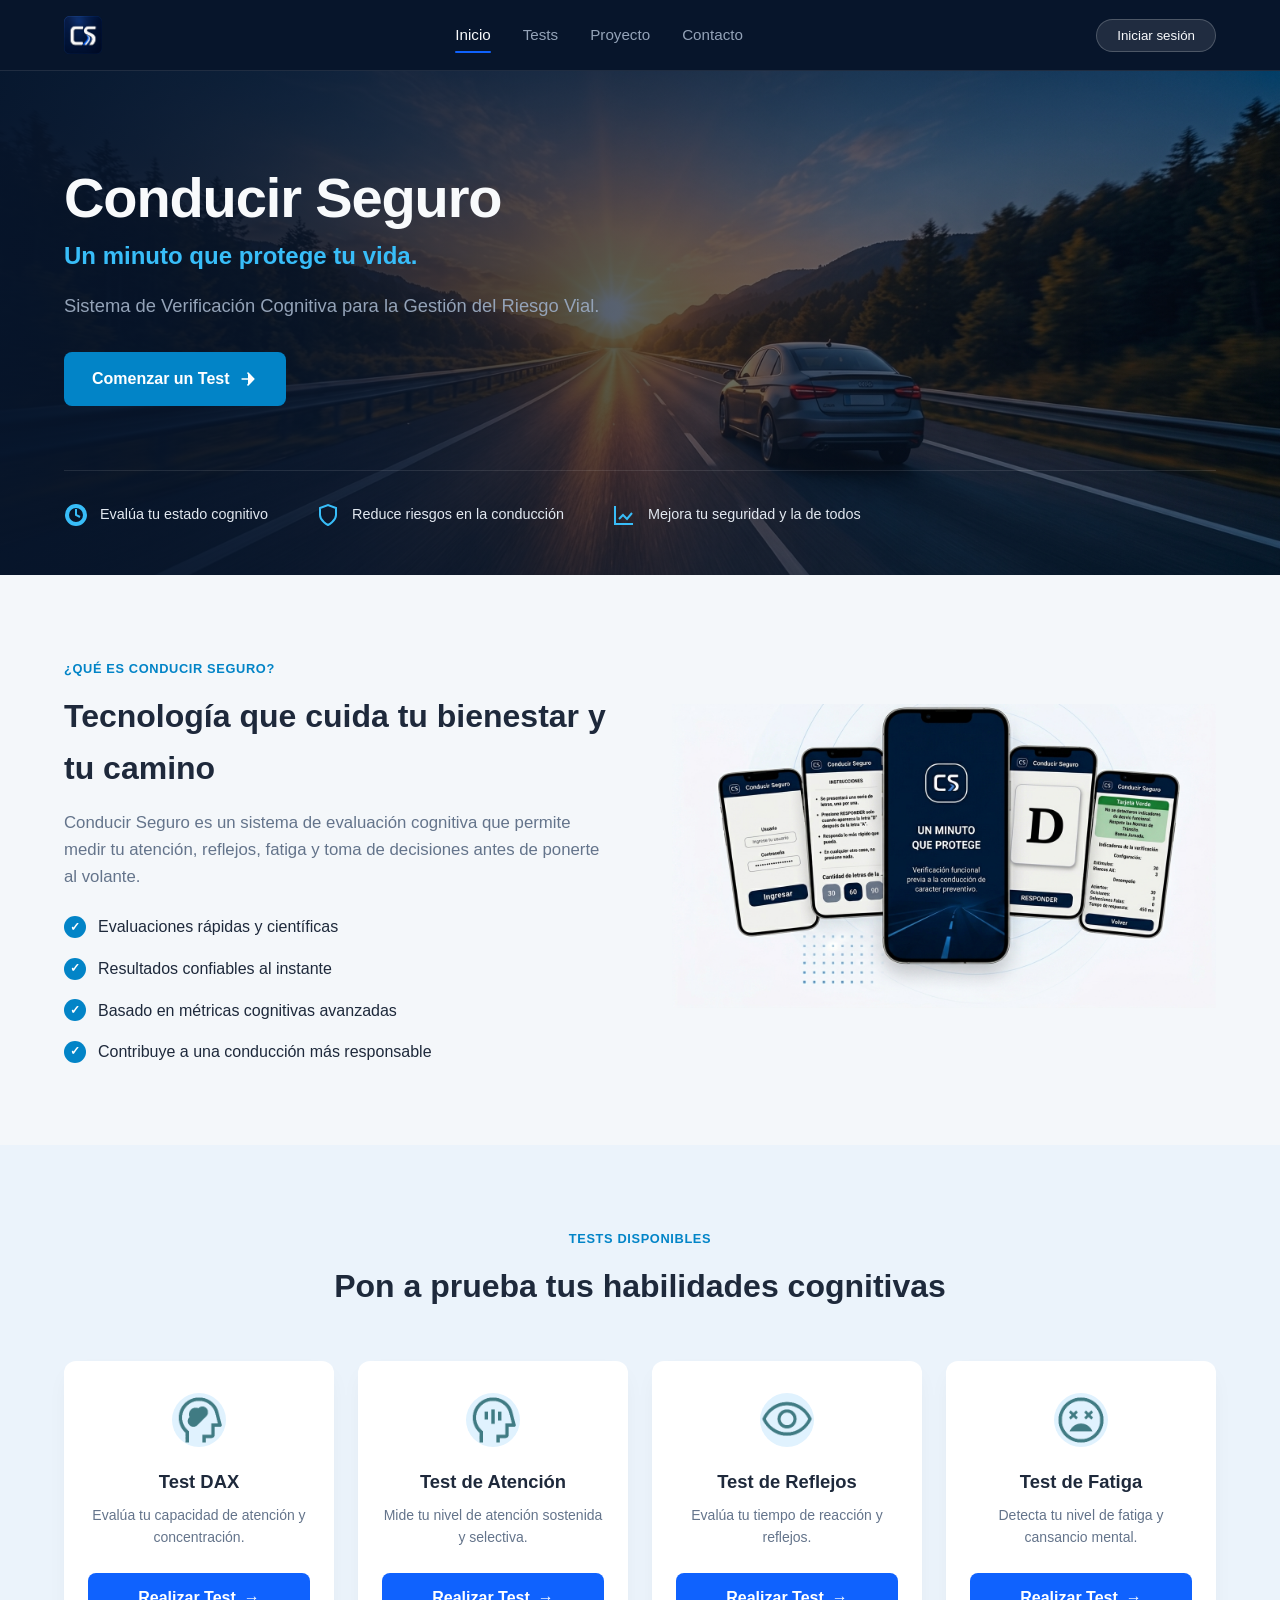
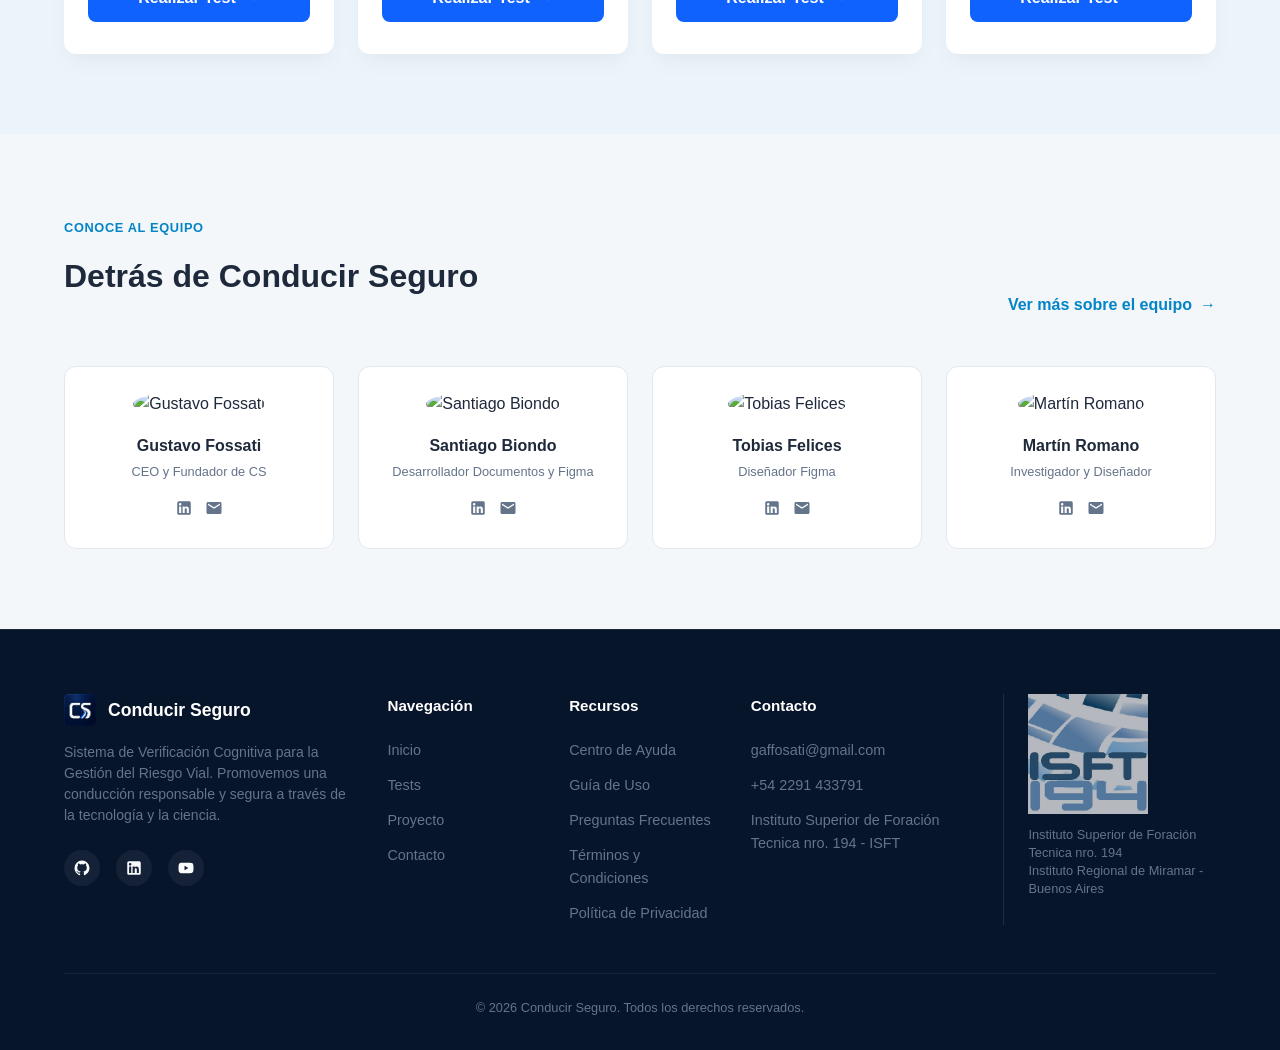
==== commit 4c35dbba: "Actualización de estilos, HTML e íconos de prueba" ====
--- a/index.html
+++ b/index.html
@@ -1,318 +1,338 @@
-﻿<!DOCTYPE html>
-<html lang="es">
-<head>
-      <meta charset="UTF-8">
-      <meta name="viewport" content="width=device-width, initial-scale=1.0">
-      <title>Conducir Seguro | Sistema de Verificación Cognitiva</title>
-      <meta name="description" content="Sistema de Verificación Cognitiva previa a la conducción de carácter preventivo.">
-      <link rel="icon" href="image/icon/conducirSegurosIco.ico" type="image/x-icon">
-      
-      <link rel="stylesheet" href="css/base/variables.css">
-      <link rel="stylesheet" href="css/base/base.css">
-      <link rel="stylesheet" href="css/components/navbar.css">
-      <link rel="stylesheet" href="css/components/footer.css">
-      <link rel="stylesheet" href="css/pages/home.css">                                                  
-</head>
-<body>
-
-      <header class="site-header">
-            <div class="container">
-                  <nav class="navbar" aria-label="Navegación principal">
-                  <a href="index.html" class="navbar__brand" aria-label="ConducirSeguros Inicio">
-                        <img src="image/logoConducir.png" alt="ConducirSeguros Logo" class="navbar__logo">
-                  </a>
-
-                  <button class="navbar__toggle" id="nav-toggle" aria-label="Abrir menú de navegación" aria-expanded="false">
-                        ☰
-                  </button>
-
-                  <ul class="navbar__nav" id="nav-menu">
-                        <li><a href="index.html" class="navbar__link navbar__link--active">Inicio</a></li>
-                        <li><a href="test.html" class="navbar__link">Tests</a></li>
-                        <li><a href="about.html" class="navbar__link">Proyecto</a></li>
-                        
-                        <li><a href="contact.html" class="navbar__link">Contacto</a></li>
-                  </ul>
-
-                  <div class="navbar__actions">
-                        <button class="btn-auth" id="auth-btn">
-                              <span>Iniciar sesión</span>
-                        </button>
-                  </div>
-                  </nav>
-            </div>
-      </header>
-
-      <main id="main-content">
-            
-            <section class="hero">
-                  <div class="hero__overlay"></div>
-                  <div class="container hero__container">
-                        <div class="hero__content">
-                              <h1 class="hero__title">Conducir Seguro</h1>
-                              <p class="hero__subtitle">Un minuto que protege tu vida.</p>
-                              <p class="hero__description">
-                                    Sistema de Verificación Cognitiva para la Gestión del Riesgo Vial.
-                              </p>
-                              <div class="hero__actions">
-                                    <a href="test.html" class="btn btn--primary btn--lg">
-                                          <span>Comenzar un Test</span>
-                                          <svg class="btn__icon" viewBox="0 0 24 24" width="20" height="20">
-                                                <path fill="currentColor" d="M5 12h14M12 5l7 7-7 7" stroke="currentColor" stroke-width="2" stroke-linecap="round" stroke-linejoin="round"/>
-                                          </svg>
-                                    </a>
-                              </div>
-                        </div>
-
-                        <div class="hero__features">
-                              <div class="feature-item">
-                                    <div class="feature-item__icon">
-                                          <svg viewBox="0 0 24 24" width="24" height="24"><path fill="none" stroke="currentColor" stroke-width="2" d="M12 2a10 10 0 1 0 10 10A10 10 0 0 0 12 2zm0 18a8 8 0 1 1 8-8a8 8 0 0 1-8 8zM12 6v6l4 2"/></svg>
-                                    </div>
-                                    <span class="feature-item__text">Evalúa tu estado cognitivo</span>
-                              </div>
-                              <div class="feature-item">
-                                    <div class="feature-item__icon">
-                                          <svg viewBox="0 0 24 24" width="24" height="24"><path fill="none" stroke="currentColor" stroke-width="2" d="M12 22s8-4 8-10V5l-8-3-8 3v7c0 6 8 10 8 10z"/></svg>
-                                    </div>
-                                    <span class="feature-item__text">Reduce riesgos en la conducción</span>
-                              </div>
-                              <div class="feature-item">
-                                    <div class="feature-item__icon">
-                                          <svg viewBox="0 0 24 24" width="24" height="24"><path fill="none" stroke="currentColor" stroke-width="2" d="M3 3v18h18M7 16l4-4 4 4 5-6"/></svg>
-                                    </div>
-                                    <span class="feature-item__text">Mejora tu seguridad y la de todos</span>
-                              </div>
-                        </div>
-                  </div>
-            </section>
-
-            <section class="about-summary section-padding">
-                  <div class="container about-summary__grid">
-                        <div class="about-summary__content">
-                              <span class="badge-tag">¿QUÉ ES CONDUCIR SEGURO?</span>
-                              <h2 class="section-title">Tecnología que cuida tu bienestar y tu camino</h2>
-                              <p class="section-description">
-                                    Conducir Seguro es un sistema preventivo y de uso voluntario que, con una verificación breve, permite observar tu atención, reflejos, estado de alerta y toma de decisiones antes de ponerte al volante.
-                              </p>
-                              <ul class="checklist">
-                                    <li class="checklist__item">
-                                          <span class="checklist__icon">✓</span>
-                                          <span>Verificación breve, previa a la conducción</span>
-                                    </li>
-                                    <li class="checklist__item">
-                                          <span class="checklist__icon">✓</span>
-                                          <span>Resultado inmediato y orientativo</span>
-                                    </li>
-                                    <li class="checklist__item">
-                                          <span class="checklist__icon">✓</span>
-                                          <span>Basado en paradigmas de la psicología cognitiva</span>
-                                    </li>
-                                    <li class="checklist__item">
-                                          <span class="checklist__icon">✓</span>
-                                          <span>Contribuye a una conducción más responsable</span>
-                                    </li>
-                                    <li class="checklist__item">
-                                          <span class="checklist__icon">✓</span>
-                                          <span>No diagnostica ni sanciona: busca prevenir</span>
-                                    </li>
-                              </ul>
-                        </div>
-                        <div class="about-summary__media">
-                              <img src="image/mockup-app-phones.jpg" alt="Mockups App ConducirSeguros en smartphones" class="about-summary__img">
-                        </div>
-                  </div>
-            </section>
-
-            <section class="tests-summary section-padding bg-alt">
-                  <div class="container">
-                        <div class="section-header text-center">
-                              <span class="badge-tag">TESTS DISPONIBLES</span>
-                              <h2 class="section-title">Poné a prueba tus habilidades cognitivas</h2>
-                        </div>
-
-                        <div class="tests-grid">
-                              <article class="test-card">
-                                    <div class="test-card__icon test-card__icon--brain">
-                                          <img src="image/icon/brain-icon.png" alt="" aria-hidden="true" width="40">
-                                    </div>
-                                    <h3 class="test-card__title">Test DAX</h3>
-                                    <p class="test-card__desc">Evalúa tu capacidad de atención y concentración.</p>
-                                    <a href="test.html" class="btn btn--secondary btn--full">
-                                          <span>Realizar Test</span>
-                                          <span class="btn__arrow">→</span>
-                                    </a>
-                              </article>
-
-                              <article class="test-card">
-                                    <div class="test-card__icon test-card__icon--eye">
-                                          <img src="image/icon/eye-icon.svg" alt="" aria-hidden="true" onerror="this.remove()">
-                                    </div>
-                                    <h3 class="test-card__title">Test de Atención</h3>
-                                    <p class="test-card__desc">Mide tu nivel de atención sostenida y selectiva.</p>
-                                    <a href="test.html" class="btn btn--secondary btn--full">
-                                          <span>Realizar Test</span>
-                                          <span class="btn__arrow">→</span>
-                                    </a>
-                              </article>
-
-                              <article class="test-card">
-                                    <div class="test-card__icon test-card__icon--bolt">
-                                          <img src="image/icon/bolt-icon.svg" alt="" aria-hidden="true" onerror="this.remove()">
-                                    </div>
-                                    <h3 class="test-card__title">Test de Reflejos</h3>
-                                    <p class="test-card__desc">Evalúa tu tiempo de reacción y reflejos.</p>
-                                    <a href="test.html" class="btn btn--secondary btn--full">
-                                          <span>Realizar Test</span>
-                                          <span class="btn__arrow">→</span>
-                                    </a>
-                              </article>
-
-                              <article class="test-card">
-                                    <div class="test-card__icon test-card__icon--moon">
-                                          <img src="image/icon/moon-icon.svg" alt="" aria-hidden="true" onerror="this.remove()">
-                                    </div>
-                                    <h3 class="test-card__title">Test de Fatiga</h3>
-                                    <p class="test-card__desc">Detecta tu nivel de fatiga y cansancio mental.</p>
-                                    <a href="test.html" class="btn btn--secondary btn--full">
-                                          <span>Realizar Test</span>
-                                          <span class="btn__arrow">→</span>
-                                    </a>
-                              </article>
-                        </div>
-                  </div>
-            </section>
-
-            <section class="team-summary section-padding">
-                  <div class="container">
-                        <div class="team-summary__header">
-                              <div>
-                                    <span class="badge-tag">CONOCÉ AL EQUIPO</span>
-                                    <h2 class="section-title">Detrás de Conducir Seguro</h2>
-                              </div>
-                              <a href="about.html#equipo" class="link-more">
-                                    <span>Ver más sobre el equipo</span>
-                                    <span class="link-more__arrow">→</span>
-                              </a>
-                        </div>
-
-                        <div class="team-grid">
-                              <article class="team-card">
-                                    <img src="image/team/member1.jpg" alt="Fernando Carrazana" class="team-card__avatar">
-                                    <h3 class="team-card__name">Fernando Carrazana</h3>
-                                    <p class="team-card__role">Desarrollador Principal</p>
-                                    <div class="team-card__socials">
-                                          <a href="#" aria-label="LinkedIn"><svg width="18" height="18" viewBox="0 0 24 24"><path fill="currentColor" d="M19 3a2 2 0 0 1 2 2v14a2 2 0 0 1-2 2H5a2 2 0 0 1-2-2V5a2 2 0 0 1 2-2h14m-.5 15.5v-5.3a3.26 3.26 0 0 0-3.26-3.26c-.85 0-1.84.52-2.28 1.3v-1.11h-2.79v8.37h2.79v-4.93c0-.77.62-1.4 1.39-1.4a1.4 1.4 0 0 1 1.4 1.4v4.93h2.75M6.88 8.56a1.68 1.68 0 0 0 1.68-1.68c0-.93-.75-1.69-1.68-1.69a1.69 1.69 0 0 0-1.69 1.69c0 .93.76 1.68 1.69 1.68m1.39 9.94v-8.37H5.5v8.37h2.77Z"/></svg></a>
-                                          <a href="#" aria-label="Email"><svg width="18" height="18" viewBox="0 0 24 24"><path fill="currentColor" d="M20 4H4c-1.1 0-1.99.9-1.99 2L2 18c0 1.1.9 2 2 2h16c1.1 0 2-.9 2-2V6c0-1.1-.9-2-2-2zm0 4l-8 5l-8-5V6l8 5l8-5v2z"/></svg></a>
-                                    </div>
-                              </article>
-
-                              <article class="team-card">
-                                    <img src="image/team/member2.jpg" alt="Santiago Kott" class="team-card__avatar">
-                                    <h3 class="team-card__name">Santiago Kott</h3>
-                                    <p class="team-card__role">Desarrollador Backend</p>
-                                    <div class="team-card__socials">
-                                          <a href="#" aria-label="LinkedIn"><svg width="18" height="18" viewBox="0 0 24 24"><path fill="currentColor" d="M19 3a2 2 0 0 1 2 2v14a2 2 0 0 1-2 2H5a2 2 0 0 1-2-2V5a2 2 0 0 1 2-2h14m-.5 15.5v-5.3a3.26 3.26 0 0 0-3.26-3.26c-.85 0-1.84.52-2.28 1.3v-1.11h-2.79v8.37h2.79v-4.93c0-.77.62-1.4 1.39-1.4a1.4 1.4 0 0 1 1.4 1.4v4.93h2.75M6.88 8.56a1.68 1.68 0 0 0 1.68-1.68c0-.93-.75-1.69-1.68-1.69a1.69 1.69 0 0 0-1.69 1.69c0 .93.76 1.68 1.69 1.68m1.39 9.94v-8.37H5.5v8.37h2.77Z"/></svg></a>
-                                          <a href="#" aria-label="Email"><svg width="18" height="18" viewBox="0 0 24 24"><path fill="currentColor" d="M20 4H4c-1.1 0-1.99.9-1.99 2L2 18c0 1.1.9 2 2 2h16c1.1 0 2-.9 2-2V6c0-1.1-.9-2-2-2zm0 4l-8 5l-8-5V6l8 5l8-5v2z"/></svg></a>
-                                    </div>
-                              </article>
-
-                              <article class="team-card">
-                                    <img src="image/team/member3.jpg" alt="María González" class="team-card__avatar">
-                                    <h3 class="team-card__name">María González</h3>
-                                    <p class="team-card__role">Diseñadora UX/UI</p>
-                                    <div class="team-card__socials">
-                                          <a href="#" aria-label="LinkedIn"><svg width="18" height="18" viewBox="0 0 24 24"><path fill="currentColor" d="M19 3a2 2 0 0 1 2 2v14a2 2 0 0 1-2 2H5a2 2 0 0 1-2-2V5a2 2 0 0 1 2-2h14m-.5 15.5v-5.3a3.26 3.26 0 0 0-3.26-3.26c-.85 0-1.84.52-2.28 1.3v-1.11h-2.79v8.37h2.79v-4.93c0-.77.62-1.4 1.39-1.4a1.4 1.4 0 0 1 1.4 1.4v4.93h2.75M6.88 8.56a1.68 1.68 0 0 0 1.68-1.68c0-.93-.75-1.69-1.68-1.69a1.69 1.69 0 0 0-1.69 1.69c0 .93.76 1.68 1.69 1.68m1.39 9.94v-8.37H5.5v8.37h2.77Z"/></svg></a>
-                                          <a href="#" aria-label="Email"><svg width="18" height="18" viewBox="0 0 24 24"><path fill="currentColor" d="M20 4H4c-1.1 0-1.99.9-1.99 2L2 18c0 1.1.9 2 2 2h16c1.1 0 2-.9 2-2V6c0-1.1-.9-2-2-2zm0 4l-8 5l-8-5V6l8 5l8-5v2z"/></svg></a>
-                                    </div>
-                              </article>
-
-                              <article class="team-card">
-                                    <img src="image/team/member4.jpg" alt="Julián Pérez" class="team-card__avatar">
-                                    <h3 class="team-card__name">Julián Pérez</h3>
-                                    <p class="team-card__role">Investigador</p>
-                                    <div class="team-card__socials">
-                                          <a href="#" aria-label="LinkedIn"><svg width="18" height="18" viewBox="0 0 24 24"><path fill="currentColor" d="M19 3a2 2 0 0 1 2 2v14a2 2 0 0 1-2 2H5a2 2 0 0 1-2-2V5a2 2 0 0 1 2-2h14m-.5 15.5v-5.3a3.26 3.26 0 0 0-3.26-3.26c-.85 0-1.84.52-2.28 1.3v-1.11h-2.79v8.37h2.79v-4.93c0-.77.62-1.4 1.39-1.4a1.4 1.4 0 0 1 1.4 1.4v4.93h2.75M6.88 8.56a1.68 1.68 0 0 0 1.68-1.68c0-.93-.75-1.69-1.68-1.69a1.69 1.69 0 0 0-1.69 1.69c0 .93.76 1.68 1.69 1.68m1.39 9.94v-8.37H5.5v8.37h2.77Z"/></svg></a>
-                                          <a href="#" aria-label="Email"><svg width="18" height="18" viewBox="0 0 24 24"><path fill="currentColor" d="M20 4H4c-1.1 0-1.99.9-1.99 2L2 18c0 1.1.9 2 2 2h16c1.1 0 2-.9 2-2V6c0-1.1-.9-2-2-2zm0 4l-8 5l-8-5V6l8 5l8-5v2z"/></svg></a>
-                                    </div>
-                              </article>
-                        </div>
-                  </div>
-            </section>
-      </main>
-
-      <script src="js/script.js"></script>
-
-      <footer class="site-footer">
-      <div class="container">
-            <div class="footer__grid">
-                  
-                  <div class="footer__col">
-                  <div class="footer__brand-logo">
-                        <img src="image/logoConducir.png" alt="ConducirSeguros" class="footer__logo-img">
-                        <span class="footer__brand-title">Conducir Seguro</span>
-                  </div>
-                  <p class="footer__description">
-                        Sistema de Verificación Cognitiva para la Gestión del Riesgo Vial. Promovemos una conducción responsable y segura a través de la tecnología y la ciencia.
-                  </p>
-                  <div class="footer__socials">
-                        <a href="https://github.com" class="footer__social-link" aria-label="GitHub" target="_blank" rel="noopener">
-                              <svg class="footer__social-icon" viewBox="0 0 24 24"><path fill="currentColor" d="M12 2A10 10 0 0 0 2 12c0 4.42 2.87 8.17 6.84 9.5c.5.08.66-.23.66-.5v-1.69c-2.77.6-3.36-1.34-3.36-1.34c-.46-1.16-1.11-1.47-1.11-1.47c-.91-.62.07-.6.07-.6c1 .07 1.53 1.03 1.53 1.03c.87 1.52 2.34 1.07 2.91.83c.1-.65.35-1.09.63-1.34c-2.22-.25-4.55-1.11-4.55-4.92c0-1.11.38-2 1.03-2.71c-.1-.25-.45-1.29.1-2.64c0 0 .84-.27 2.75 1.02c.79-.22 1.65-.33 2.5-.33c.85 0 1.71.11 2.5.33c1.91-1.29 2.75-1.02 2.75-1.02c.55 1.35.2 2.39.1 2.64c.65.71 1.03 1.6 1.03 2.71c0 3.82-2.34 4.66-4.57 4.91c.36.31.69.92.69 1.85V21c0 .27.16.59.67.5C19.14 20.16 22 16.42 22 12A10 10 0 0 0 12 2Z"/></svg>
-                        </a>
-                        <a href="https://linkedin.com" class="footer__social-link" aria-label="LinkedIn" target="_blank" rel="noopener">
-                              <svg class="footer__social-icon" viewBox="0 0 24 24"><path fill="currentColor" d="M19 3a2 2 0 0 1 2 2v14a2 2 0 0 1-2 2H5a2 2 0 0 1-2-2V5a2 2 0 0 1 2-2h14m-.5 15.5v-5.3a3.26 3.26 0 0 0-3.26-3.26c-.85 0-1.84.52-2.28 1.3v-1.11h-2.79v8.37h2.79v-4.93c0-.77.62-1.4 1.39-1.4a1.4 1.4 0 0 1 1.4 1.4v4.93h2.75M6.88 8.56a1.68 1.68 0 0 0 1.68-1.68c0-.93-.75-1.69-1.68-1.69a1.69 1.69 0 0 0-1.69 1.69c0 .93.76 1.68 1.69 1.68m1.39 9.94v-8.37H5.5v8.37h2.77Z"/></svg>
-                        </a>
-                        <a href="https://youtube.com" class="footer__social-link" aria-label="YouTube" target="_blank" rel="noopener">
-                              <svg class="footer__social-icon" viewBox="0 0 24 24"><path fill="currentColor" d="M10 15l5.19-3L10 9v6m11.56-7.83c.13.47.22 1.1.28 1.9.07.8.1 1.49.1 2.09L22 12c0 2.19-.16 3.8-.44 4.83c-.25.9-.83 1.48-1.73 1.73c-.47.13-1.33.22-2.65.28c-1.3.07-2.49.1-3.59.1L12 19c-4.19 0-6.8-.16-7.83-.44c-.9-.25-1.48-.83-1.73-1.73c-.13-.47-.22-1.1-.28-1.9c-.07-.8-.1-1.49-.1-2.09L2 12c0-2.19.16-3.8.44-4.83c.25-.9.83-1.48 1.73-1.73c.47-.13 1.33-.22 2.65-.28c1.3-.07 2.49-.1 3.59-.1L12 5c4.19 0 6.8.16 7.83.44c.9.25 1.48.83 1.73 1.73Z"/></svg>
-                        </a>
-                  </div>
-                  </div>
-
-                  <div class="footer__col">
-                  <h4 class="footer__column-title">Navegación</h4>
-                  <ul class="footer__list">
-                        <li><a href="index.html" class="footer__link">Inicio</a></li>
-                        <li><a href="test.html" class="footer__link">Tests</a></li>
-                        <li><a href="about.html" class="footer__link">Proyecto</a></li>
-                        
-                        <li><a href="contact.html" class="footer__link">Contacto</a></li>
-                  </ul>
-                  </div>
-
-                  <div class="footer__col">
-                  <h4 class="footer__column-title">Recursos</h4>
-                  <ul class="footer__list">
-                        <li><a href="faq.html" class="footer__link">Centro de Ayuda</a></li>
-                        <li><a href="guide.html" class="footer__link">Guía de Uso</a></li>
-                        <li><a href="faq.html#preguntas" class="footer__link">Preguntas Frecuentes</a></li>
-                        <li><a href="terms.html" class="footer__link">Términos y Condiciones</a></li>
-                        <li><a href="privacy.html" class="footer__link">Política de Privacidad</a></li>
-                  </ul>
-                  </div>
-
-                  <div class="footer__col">
-                  <h4 class="footer__column-title">Contacto</h4>
-                  <ul class="footer__list">
-                        <li><a href="mailto:gaffosati@gmail.com" class="footer__link">gaffosati@gmail.com</a></li>
-                        <li><span class="footer__link">+54 2291 433791</span></li>
-                        <li><span class="footer__link">Instituto Superior de Formación Técnica nro. 194 - ISFT</span></li>
-                  </ul>
-                  </div>
-
-                  <div class="footer__col footer__institution">
-                  <img src="image/isft194_173px.png" alt="Instituto Superior de Formación Técnica nro. 194" class="footer__isft-logo">
-                  <p class="footer__isft-text">
-                        Instituto Superior de Formación Técnica nro. 194<br>
-                        Instituto Regional de Miramar - Buenos Aires
-                  </p>
-                  </div>
-
-            </div>
-
-            <div class="footer__bottom">
-                  <p>&copy; 2026 Conducir Seguro. Todos los derechos reservados.</p>
-            </div>
-      </div>
-      </footer>
-</body>
-</html>
+<!DOCTYPE html>
+<html lang="es">
+<head>
+      <meta charset="UTF-8">
+      <meta name="viewport" content="width=device-width, initial-scale=1.0">
+      <title>ConducirSeguros | Sistema de Verificación Cognitiva</title>
+      <meta name="description" content="Sistema de Verificación Cognitiva previa a la conducción de carácter preventivo.">
+      <link rel="icon" href="image/icon/conducirSegurosIco.ico" type="image/x-icon">
+      
+      <!-- Hojas de Estilo CSS Modulares -->
+      <link rel="stylesheet" href="css/base/variables.css">
+      <link rel="stylesheet" href="css/components/navbar.css">
+      <link rel="stylesheet" href="css/components/footer.css">
+      <link rel="stylesheet" href="css/pages/home.css">                                                  
+</head>
+<body>
+
+      <!-- Header Principal -->
+      <header class="site-header">
+            <div class="container">
+                  <nav class="navbar" aria-label="Navegación principal">
+                  <a href="index.html" class="navbar__brand" aria-label="ConducirSeguros Inicio">
+                        <img src="image/logoConducir.png" alt="ConducirSeguros Logo" class="navbar__logo">
+                  </a>
+
+                  <button class="navbar__toggle" id="nav-toggle" aria-label="Abrir menú de navegación" aria-expanded="false">
+                        ☰
+                  </button>
+
+                  <ul class="navbar__nav" id="nav-menu">
+                        <li><a href="index.html" class="navbar__link navbar__link--active">Inicio</a></li>
+                        <li><a href="test.html" class="navbar__link">Tests</a></li>
+                        <li><a href="about.html" class="navbar__link">Proyecto</a></li>
+                        
+                        <!-- <li><a href="team.html" class="navbar__link">Equipo</a></li>-->
+                        <li><a href="contact.html" class="navbar__link">Contacto</a></li>
+                  </ul>
+
+                  <div class="navbar__actions">
+                        <button class="btn-auth" id="auth-btn">
+                              <span>Iniciar sesión</span>
+                        </button>
+                  </div>
+                  </nav>
+            </div>
+      </header>
+
+      <!-- Contenido Principal -->
+      <main id="main-content">
+            
+            <!-- 1. HERO SECTION -->
+            <section class="hero">
+                  <div class="hero__overlay"></div>
+                  <div class="container hero__container">
+                        <div class="hero__content">
+                              <h1 class="hero__title">Conducir Seguro</h1>
+                              <p class="hero__subtitle">Un minuto que protege tu vida.</p>
+                              <p class="hero__description">
+                                    Sistema de Verificación Cognitiva para la Gestión del Riesgo Vial.
+                              </p>
+                              <div class="hero__actions">
+                                    <a href="test.html" class="btn btn--primary btn--lg">
+                                          <span>Comenzar un Test</span>
+                                          <svg class="btn__icon" viewBox="0 0 24 24" width="20" height="20">
+                                                <path fill="currentColor" d="M5 12h14M12 5l7 7-7 7" stroke="currentColor" stroke-width="2" stroke-linecap="round" stroke-linejoin="round"/>
+                                          </svg>
+                                    </a>
+                              </div>
+                        </div>
+
+                        <!-- Highlights Tira Inferior Hero -->
+                        <div class="hero__features">
+                              <div class="feature-item">
+                                    <div class="feature-item__icon">
+                                          <svg viewBox="0 0 24 24" width="24" height="24"><path fill="none" stroke="currentColor" stroke-width="2" d="M12 2a10 10 0 1 0 10 10A10 10 0 0 0 12 2zm0 18a8 8 0 1 1 8-8a8 8 0 0 1-8 8zM12 6v6l4 2"/></svg>
+                                    </div>
+                                    <span class="feature-item__text">Evalúa tu estado cognitivo</span>
+                              </div>
+                              <div class="feature-item">
+                                    <div class="feature-item__icon">
+                                          <svg viewBox="0 0 24 24" width="24" height="24"><path fill="none" stroke="currentColor" stroke-width="2" d="M12 22s8-4 8-10V5l-8-3-8 3v7c0 6 8 10 8 10z"/></svg>
+                                    </div>
+                                    <span class="feature-item__text">Reduce riesgos en la conducción</span>
+                              </div>
+                              <div class="feature-item">
+                                    <div class="feature-item__icon">
+                                          <svg viewBox="0 0 24 24" width="24" height="24"><path fill="none" stroke="currentColor" stroke-width="2" d="M3 3v18h18M7 16l4-4 4 4 5-6"/></svg>
+                                    </div>
+                                    <span class="feature-item__text">Mejora tu seguridad y la de todos</span>
+                              </div>
+                        </div>
+                  </div>
+            </section>
+
+            <!-- 2. ¿QUÉ ES CONDUCIR SEGURO? -->
+            <section class="about-summary section-padding">
+                  <div class="container about-summary__grid">
+                        <div class="about-summary__content">
+                              <span class="badge-tag">¿QUÉ ES CONDUCIR SEGURO?</span>
+                              <h2 class="section-title">Tecnología que cuida tu bienestar y tu camino</h2>
+                              <p class="section-description">
+                                    Conducir Seguro es un sistema de evaluación cognitiva que permite medir tu atención, reflejos, fatiga y toma de decisiones antes de ponerte al volante.
+                              </p>
+                              <ul class="checklist">
+                                    <li class="checklist__item">
+                                          <span class="checklist__icon">✓</span>
+                                          <span>Evaluaciones rápidas y científicas</span>
+                                    </li>
+                                    <li class="checklist__item">
+                                          <span class="checklist__icon">✓</span>
+                                          <span>Resultados confiables al instante</span>
+                                    </li>
+                                    <li class="checklist__item">
+                                          <span class="checklist__icon">✓</span>
+                                          <span>Basado en métricas cognitivas avanzadas</span>
+                                    </li>
+                                    <li class="checklist__item">
+                                          <span class="checklist__icon">✓</span>
+                                          <span>Contribuye a una conducción más responsable</span>
+                                    </li>
+                              </ul>
+                        </div>
+                        <div class="about-summary__media">
+                              <img src="image/mockup-app-phones.jpg" alt="Mockups App ConducirSeguros en smartphones" class="about-summary__img">
+                        </div>
+                  </div>
+            </section>
+
+            <!-- 3. TESTS DISPONIBLES -->
+            <section class="tests-summary section-padding bg-alt">
+                  <div class="container">
+                        <div class="section-header text-center">
+                              <span class="badge-tag">TESTS DISPONIBLES</span>
+                              <h2 class="section-title">Pon a prueba tus habilidades cognitivas</h2>
+                        </div>
+
+                        <div class="tests-grid">
+                              <!-- Card 1: Test DAX -->
+                              <article class="test-card">
+                                    <div class="test-card__icon test-card__icon--brain">
+                                          <img src="image/icon/test_icons/cognition_2_128px.png" alt="" aria-hidden="true" onerror="this.remove()">
+                                    </div>
+                                    <h3 class="test-card__title">Test DAX</h3>
+                                    <p class="test-card__desc">Evalúa tu capacidad de atención y concentración.</p>
+                                    <a href="test.html" class="btn btn--secondary btn--full">
+                                          <span>Realizar Test</span>
+                                          <span class="btn__arrow">→</span>
+                                    </a>
+                              </article>
+
+                              <!-- Card 2: Test de Atención -->
+                              <article class="test-card">
+                                    <div class="test-card__icon test-card__icon--eye">
+                                          <img src="image/icon/test_icons/mindfulness_128px.png" alt="" aria-hidden="true" onerror="this.remove()">
+                                    </div>
+                                    <h3 class="test-card__title">Test de Atención</h3>
+                                    <p class="test-card__desc">Mide tu nivel de atención sostenida y selectiva.</p>
+                                    <a href="test.html" class="btn btn--secondary btn--full">
+                                          <span>Realizar Test</span>
+                                          <span class="btn__arrow">→</span>
+                                    </a>
+                              </article>
+
+                              <!-- Card 3: Test de Reflejos -->
+                              <article class="test-card">
+                                    <div class="test-card__icon test-card__icon--bolt">
+                                          <img src="image/icon/test_icons/visibility_128px.png" alt="" aria-hidden="true" onerror="this.remove()">
+                                    </div>
+                                    <h3 class="test-card__title">Test de Reflejos</h3>
+                                    <p class="test-card__desc">Evalúa tu tiempo de reacción y reflejos.</p>
+                                    <a href="test.html" class="btn btn--secondary btn--full">
+                                          <span>Realizar Test</span>
+                                          <span class="btn__arrow">→</span>
+                                    </a>
+                              </article>
+
+                              <!-- Card 4: Test de Fatiga -->
+                              <article class="test-card">
+                                    <div class="test-card__icon test-card__icon--moon">
+                                          <img src="image/icon/test_icons/sentiment_very_dissatisfied_128px.png" alt="" aria-hidden="true" onerror="this.remove()">
+                                    </div>
+                                    <h3 class="test-card__title">Test de Fatiga</h3>
+                                    <p class="test-card__desc">Detecta tu nivel de fatiga y cansancio mental.</p>
+                                    <a href="test.html" class="btn btn--secondary btn--full">
+                                          <span>Realizar Test</span>
+                                          <span class="btn__arrow">→</span>
+                                    </a>
+                              </article>
+                        </div>
+                  </div>
+            </section>
+
+            <!-- 4. CONOCE AL EQUIPO -->
+            <section class="team-summary section-padding">
+                  <div class="container">
+                        <div class="team-summary__header">
+                              <div>
+                                    <span class="badge-tag">CONOCE AL EQUIPO</span>
+                                    <h2 class="section-title">Detrás de Conducir Seguro</h2>
+                              </div>
+                              <a href="about.html" class="link-more">
+                                    <span>Ver más sobre el equipo</span>
+                                    <span class="link-more__arrow">→</span>
+                              </a>
+                        </div>
+
+                        <div class="team-grid">
+                              <!-- Miembro 1 -->
+                              <article class="team-card">
+                                    <img src="image/team/member1.jpg" alt="Gustavo Fossati" class="team-card__avatar">
+                                    <h3 class="team-card__name">Gustavo Fossati</h3>
+                                    <p class="team-card__role">CEO y Fundador de CS</p>
+                                    <div class="team-card__socials">
+                                          <a href="#" aria-label="LinkedIn"><svg width="18" height="18" viewBox="0 0 24 24"><path fill="currentColor" d="M19 3a2 2 0 0 1 2 2v14a2 2 0 0 1-2 2H5a2 2 0 0 1-2-2V5a2 2 0 0 1 2-2h14m-.5 15.5v-5.3a3.26 3.26 0 0 0-3.26-3.26c-.85 0-1.84.52-2.28 1.3v-1.11h-2.79v8.37h2.79v-4.93c0-.77.62-1.4 1.39-1.4a1.4 1.4 0 0 1 1.4 1.4v4.93h2.75M6.88 8.56a1.68 1.68 0 0 0 1.68-1.68c0-.93-.75-1.69-1.68-1.69a1.69 1.69 0 0 0-1.69 1.69c0 .93.76 1.68 1.69 1.68m1.39 9.94v-8.37H5.5v8.37h2.77Z"/></svg></a>
+                                          <a href="#" aria-label="Email"><svg width="18" height="18" viewBox="0 0 24 24"><path fill="currentColor" d="M20 4H4c-1.1 0-1.99.9-1.99 2L2 18c0 1.1.9 2 2 2h16c1.1 0 2-.9 2-2V6c0-1.1-.9-2-2-2zm0 4l-8 5l-8-5V6l8 5l8-5v2z"/></svg></a>
+                                    </div>
+                              </article>
+
+                              <!-- Miembro 2 -->
+                              <article class="team-card">
+                                    <img src="image/team/member2.jpg" alt="Santiago Biondo" class="team-card__avatar">
+                                    <h3 class="team-card__name">Santiago Biondo</h3>
+                                    <p class="team-card__role">Desarrollador Documentos y Figma</p>
+                                    <div class="team-card__socials">
+                                          <a href="#" aria-label="LinkedIn"><svg width="18" height="18" viewBox="0 0 24 24"><path fill="currentColor" d="M19 3a2 2 0 0 1 2 2v14a2 2 0 0 1-2 2H5a2 2 0 0 1-2-2V5a2 2 0 0 1 2-2h14m-.5 15.5v-5.3a3.26 3.26 0 0 0-3.26-3.26c-.85 0-1.84.52-2.28 1.3v-1.11h-2.79v8.37h2.79v-4.93c0-.77.62-1.4 1.39-1.4a1.4 1.4 0 0 1 1.4 1.4v4.93h2.75M6.88 8.56a1.68 1.68 0 0 0 1.68-1.68c0-.93-.75-1.69-1.68-1.69a1.69 1.69 0 0 0-1.69 1.69c0 .93.76 1.68 1.69 1.68m1.39 9.94v-8.37H5.5v8.37h2.77Z"/></svg></a>
+                                          <a href="#" aria-label="Email"><svg width="18" height="18" viewBox="0 0 24 24"><path fill="currentColor" d="M20 4H4c-1.1 0-1.99.9-1.99 2L2 18c0 1.1.9 2 2 2h16c1.1 0 2-.9 2-2V6c0-1.1-.9-2-2-2zm0 4l-8 5l-8-5V6l8 5l8-5v2z"/></svg></a>
+                                    </div>
+                              </article>
+
+                              <!-- Miembro 3 -->
+                              <article class="team-card">
+                                    <img src="image/team/member3.jpg" alt="Tobias Felices" class="team-card__avatar">
+                                    <h3 class="team-card__name">Tobias Felices</h3>
+                                    <p class="team-card__role">Diseñador Figma</p>
+                                    <div class="team-card__socials">
+                                          <a href="#" aria-label="LinkedIn"><svg width="18" height="18" viewBox="0 0 24 24"><path fill="currentColor" d="M19 3a2 2 0 0 1 2 2v14a2 2 0 0 1-2 2H5a2 2 0 0 1-2-2V5a2 2 0 0 1 2-2h14m-.5 15.5v-5.3a3.26 3.26 0 0 0-3.26-3.26c-.85 0-1.84.52-2.28 1.3v-1.11h-2.79v8.37h2.79v-4.93c0-.77.62-1.4 1.39-1.4a1.4 1.4 0 0 1 1.4 1.4v4.93h2.75M6.88 8.56a1.68 1.68 0 0 0 1.68-1.68c0-.93-.75-1.69-1.68-1.69a1.69 1.69 0 0 0-1.69 1.69c0 .93.76 1.68 1.69 1.68m1.39 9.94v-8.37H5.5v8.37h2.77Z"/></svg></a>
+                                          <a href="#" aria-label="Email"><svg width="18" height="18" viewBox="0 0 24 24"><path fill="currentColor" d="M20 4H4c-1.1 0-1.99.9-1.99 2L2 18c0 1.1.9 2 2 2h16c1.1 0 2-.9 2-2V6c0-1.1-.9-2-2-2zm0 4l-8 5l-8-5V6l8 5l8-5v2z"/></svg></a>
+                                    </div>
+                              </article>
+
+                              <!-- Miembro 4 -->
+                              <article class="team-card">
+                                    <img src="image/team/member4.jpg" alt="Martín Romano" class="team-card__avatar">
+                                    <h3 class="team-card__name">Martín Romano</h3>
+                                    <p class="team-card__role">Investigador y Diseñador</p>
+                                    <div class="team-card__socials">
+                                          <a href="#" aria-label="LinkedIn"><svg width="18" height="18" viewBox="0 0 24 24"><path fill="currentColor" d="M19 3a2 2 0 0 1 2 2v14a2 2 0 0 1-2 2H5a2 2 0 0 1-2-2V5a2 2 0 0 1 2-2h14m-.5 15.5v-5.3a3.26 3.26 0 0 0-3.26-3.26c-.85 0-1.84.52-2.28 1.3v-1.11h-2.79v8.37h2.79v-4.93c0-.77.62-1.4 1.39-1.4a1.4 1.4 0 0 1 1.4 1.4v4.93h2.75M6.88 8.56a1.68 1.68 0 0 0 1.68-1.68c0-.93-.75-1.69-1.68-1.69a1.69 1.69 0 0 0-1.69 1.69c0 .93.76 1.68 1.69 1.68m1.39 9.94v-8.37H5.5v8.37h2.77Z"/></svg></a>
+                                          <a href="#" aria-label="Email"><svg width="18" height="18" viewBox="0 0 24 24"><path fill="currentColor" d="M20 4H4c-1.1 0-1.99.9-1.99 2L2 18c0 1.1.9 2 2 2h16c1.1 0 2-.9 2-2V6c0-1.1-.9-2-2-2zm0 4l-8 5l-8-5V6l8 5l8-5v2z"/></svg></a>
+                                    </div>
+                              </article>
+                        </div>
+                  </div>
+            </section>
+      </main>
+
+      <!-- Script de entrada usando modulos ES6 -->
+      <script type="module" src="js/app.js"></script>
+
+      <footer class="site-footer">
+      <div class="container">
+            <div class="footer__grid">
+                  
+                  <!-- Columna 1: Branding y Propósito -->
+                  <div class="footer__col">
+                  <div class="footer__brand-logo">
+                        <img src="image/logoConducir.png" alt="ConducirSeguros" class="footer__logo-img">
+                        <span class="footer__brand-title">Conducir Seguro</span>
+                  </div>
+                  <p class="footer__description">
+                        Sistema de Verificación Cognitiva para la Gestión del Riesgo Vial. Promovemos una conducción responsable y segura a través de la tecnología y la ciencia.
+                  </p>
+                  <div class="footer__socials">
+                        <a href="https://github.com" class="footer__social-link" aria-label="GitHub" target="_blank" rel="noopener">
+                              <svg class="footer__social-icon" viewBox="0 0 24 24"><path fill="currentColor" d="M12 2A10 10 0 0 0 2 12c0 4.42 2.87 8.17 6.84 9.5c.5.08.66-.23.66-.5v-1.69c-2.77.6-3.36-1.34-3.36-1.34c-.46-1.16-1.11-1.47-1.11-1.47c-.91-.62.07-.6.07-.6c1 .07 1.53 1.03 1.53 1.03c.87 1.52 2.34 1.07 2.91.83c.1-.65.35-1.09.63-1.34c-2.22-.25-4.55-1.11-4.55-4.92c0-1.11.38-2 1.03-2.71c-.1-.25-.45-1.29.1-2.64c0 0 .84-.27 2.75 1.02c.79-.22 1.65-.33 2.5-.33c.85 0 1.71.11 2.5.33c1.91-1.29 2.75-1.02 2.75-1.02c.55 1.35.2 2.39.1 2.64c.65.71 1.03 1.6 1.03 2.71c0 3.82-2.34 4.66-4.57 4.91c.36.31.69.92.69 1.85V21c0 .27.16.59.67.5C19.14 20.16 22 16.42 22 12A10 10 0 0 0 12 2Z"/></svg>
+                        </a>
+                        <a href="https://linkedin.com" class="footer__social-link" aria-label="LinkedIn" target="_blank" rel="noopener">
+                              <svg class="footer__social-icon" viewBox="0 0 24 24"><path fill="currentColor" d="M19 3a2 2 0 0 1 2 2v14a2 2 0 0 1-2 2H5a2 2 0 0 1-2-2V5a2 2 0 0 1 2-2h14m-.5 15.5v-5.3a3.26 3.26 0 0 0-3.26-3.26c-.85 0-1.84.52-2.28 1.3v-1.11h-2.79v8.37h2.79v-4.93c0-.77.62-1.4 1.39-1.4a1.4 1.4 0 0 1 1.4 1.4v4.93h2.75M6.88 8.56a1.68 1.68 0 0 0 1.68-1.68c0-.93-.75-1.69-1.68-1.69a1.69 1.69 0 0 0-1.69 1.69c0 .93.76 1.68 1.69 1.68m1.39 9.94v-8.37H5.5v8.37h2.77Z"/></svg>
+                        </a>
+                        <a href="https://youtube.com" class="footer__social-link" aria-label="YouTube" target="_blank" rel="noopener">
+                              <svg class="footer__social-icon" viewBox="0 0 24 24"><path fill="currentColor" d="M10 15l5.19-3L10 9v6m11.56-7.83c.13.47.22 1.1.28 1.9.07.8.1 1.49.1 2.09L22 12c0 2.19-.16 3.8-.44 4.83c-.25.9-.83 1.48-1.73 1.73c-.47.13-1.33.22-2.65.28c-1.3.07-2.49.1-3.59.1L12 19c-4.19 0-6.8-.16-7.83-.44c-.9-.25-1.48-.83-1.73-1.73c-.13-.47-.22-1.1-.28-1.9c-.07-.8-.1-1.49-.1-2.09L2 12c0-2.19.16-3.8.44-4.83c.25-.9.83-1.48 1.73-1.73c.47-.13 1.33-.22 2.65-.28c1.3-.07 2.49-.1 3.59-.1L12 5c4.19 0 6.8.16 7.83.44c.9.25 1.48.83 1.73 1.73Z"/></svg>
+                        </a>
+                  </div>
+                  </div>
+
+                  <!-- Columna 2: Navegación -->
+                  <div class="footer__col">
+                  <h4 class="footer__column-title">Navegación</h4>
+                  <ul class="footer__list">
+                        <li><a href="index.html" class="footer__link">Inicio</a></li>
+                        <li><a href="test.html" class="footer__link">Tests</a></li>
+                        <li><a href="about.html" class="footer__link">Proyecto</a></li>
+                        
+                        <!--<li><a href="team.html" class="footer__link">Equipo</a></li>-->
+                        <li><a href="contact.html" class="footer__link">Contacto</a></li>
+                  </ul>
+                  </div>
+
+                  <!-- Columna 3: Recursos -->
+                  <div class="footer__col">
+                  <h4 class="footer__column-title">Recursos</h4>
+                  <ul class="footer__list">
+                        <li><a href="faq.html" class="footer__link">Centro de Ayuda</a></li>
+                        <li><a href="guide.html" class="footer__link">Guía de Uso</a></li>
+                        <li><a href="faq.html#preguntas" class="footer__link">Preguntas Frecuentes</a></li>
+                        <li><a href="terms.html" class="footer__link">Términos y Condiciones</a></li>
+                        <li><a href="privacy.html" class="footer__link">Política de Privacidad</a></li>
+                  </ul>
+                  </div>
+
+                  <!-- Columna 4: Contacto Rapido -->
+                  <div class="footer__col">
+                  <h4 class="footer__column-title">Contacto</h4>
+                  <ul class="footer__list">
+                        <li><a href="mailto:gaffosati@gmail.com" class="footer__link">gaffosati@gmail.com</a></li>
+                        <li><span class="footer__link">+54 2291 433791</span></li>
+                        <li><span class="footer__link">Instituto Superior de Foración Tecnica nro. 194 - ISFT</span></li>
+                  </ul>
+                  </div>
+
+                  <!-- Columna 5: Institucional (ISFT) -->
+                  <div class="footer__col footer__institution">
+                  <img src="image/isft194_173px.png" alt="Universidad Tecnológica Nacional" class="footer__isft-logo">
+                  <p class="footer__isft-text">
+                        Instituto Superior de Foración Tecnica nro. 194<br>
+                        Instituto Regional de Miramar - Buenos Aires
+                  </p>
+                  </div>
+
+            </div>
+
+            <!-- Copy Bottom -->
+            <div class="footer__bottom">
+                  <p>&copy; 2026 Conducir Seguro. Todos los derechos reservados.</p>
+            </div>
+      </div>
+      </footer>
+</body>
+</html>
--- a/css/base/variables.css
+++ b/css/base/variables.css
@@ -1,4 +1,5 @@
 ﻿:root {
+  /* Color Palette */
   --bg-dark-header: #07152b;
   --bg-dark-gradient: linear-gradient(135deg, #07152b 0%, #0d284f 100%);
   --bg-light-body: #f4f7fa;
@@ -16,10 +17,32 @@
   --color-badge-available: #e0f2fe;
   --color-badge-text-available: #0369a1;
 
+  /* Layout & Geometry */
   --container-max-width: 1200px;
   --border-radius-sm: 8px;
   --border-radius-md: 12px;
   --border-radius-lg: 20px;
   --transition-fast: 0.2s ease-in-out;
   --shadow-card: 0 10px 25px -5px rgba(0, 0, 0, 0.05), 0 8px 10px -6px rgba(0, 0, 0, 0.01);
-}
+}
+
+
+*, *::before, *::after {
+  box-sizing: border-box;
+  margin: 0;
+  padding: 0;
+}
+
+body {
+  font-family: 'Inter', -apple-system, BlinkMacSystemFont, "Segoe UI", Roboto, sans-serif;
+  background-color: var(--bg-light-body);
+  color: var(--color-text-main);
+  line-height: 1.6;
+}
+
+.container {
+  width: 100%;
+  max-width: var(--container-max-width);
+  margin: 0 auto;
+  padding: 0 1.5rem;
+}
--- a/css/pages/home.css
+++ b/css/pages/home.css
@@ -1,6 +1,42 @@
 /* ==========================================
    PAGE: HOME (SOLID - Modular BEM CSS)
    ========================================== */
+
+/* Generales de Secciones */
+.section-padding {
+  padding: 5rem 0;
+}
+
+.bg-alt {
+  background-color: #ebf3fb;
+}
+
+.text-center {
+  text-align: center;
+}
+
+.badge-tag {
+  display: inline-block;
+  color: #0284c7;
+  font-size: 0.8rem;
+  font-weight: 700;
+  letter-spacing: 0.05em;
+  text-transform: uppercase;
+  margin-bottom: 0.75rem;
+}
+
+.section-title {
+  font-size: 2rem;
+  font-weight: 700;
+  color: var(--color-text-main);
+  margin-bottom: 1rem;
+}
+
+.section-description {
+  color: var(--color-text-muted);
+  font-size: 1.05rem;
+  max-width: 600px;
+}
 
 /* ------------------------------------------
    1. HERO SECTION
@@ -54,6 +90,50 @@
   margin-bottom: 2rem;
 }
 
+
+/* Botones genéricos de UI */
+.btn {
+  display: inline-flex;
+  align-items: center;
+  justify-content: center;
+  gap: 0.5rem;
+  padding: 0.75rem 1.5rem;
+  border-radius: var(--border-radius-sm);
+  font-weight: 600;
+  text-decoration: none;
+  transition: all var(--transition-fast);
+  cursor: pointer;
+  border: none;
+}
+
+.btn--primary {
+  background-color: #0284c7;
+  color: #ffffff;
+}
+
+.btn--primary:hover {
+  background-color: #0369a1;
+  transform: translateY(-2px);
+}
+
+.btn--secondary {
+  background-color: #0f62fe;
+  color: #ffffff;
+}
+
+.btn--secondary:hover {
+  background-color: #0043ce;
+}
+
+.btn--full {
+  width: 100%;
+}
+
+.btn--lg {
+  padding: 0.875rem 1.75rem;
+  font-size: 1rem;
+}
+
 /* Tira de Features en Hero */
 .hero__features {
   display: flex;
@@ -162,11 +242,13 @@
   align-items: center;
   justify-content: center;
   margin-bottom: 1.25rem;
-}
+  overflow: hidden;
+}
+
 .test-card__icon img {
-  width: 58px;
-  height: 28px;
-  object-fit: contain;
+  width: 100%;
+  height: 100%;
+  object-fit: cover;
   display: block;
 }
 
@@ -291,7 +373,7 @@
     grid-template-columns: 1fr;
   }
 }
-/* Beneficios de inicio: dos columnas en móviles */
+
 @media (max-width: 600px) {
     .checklist {
         display: grid;
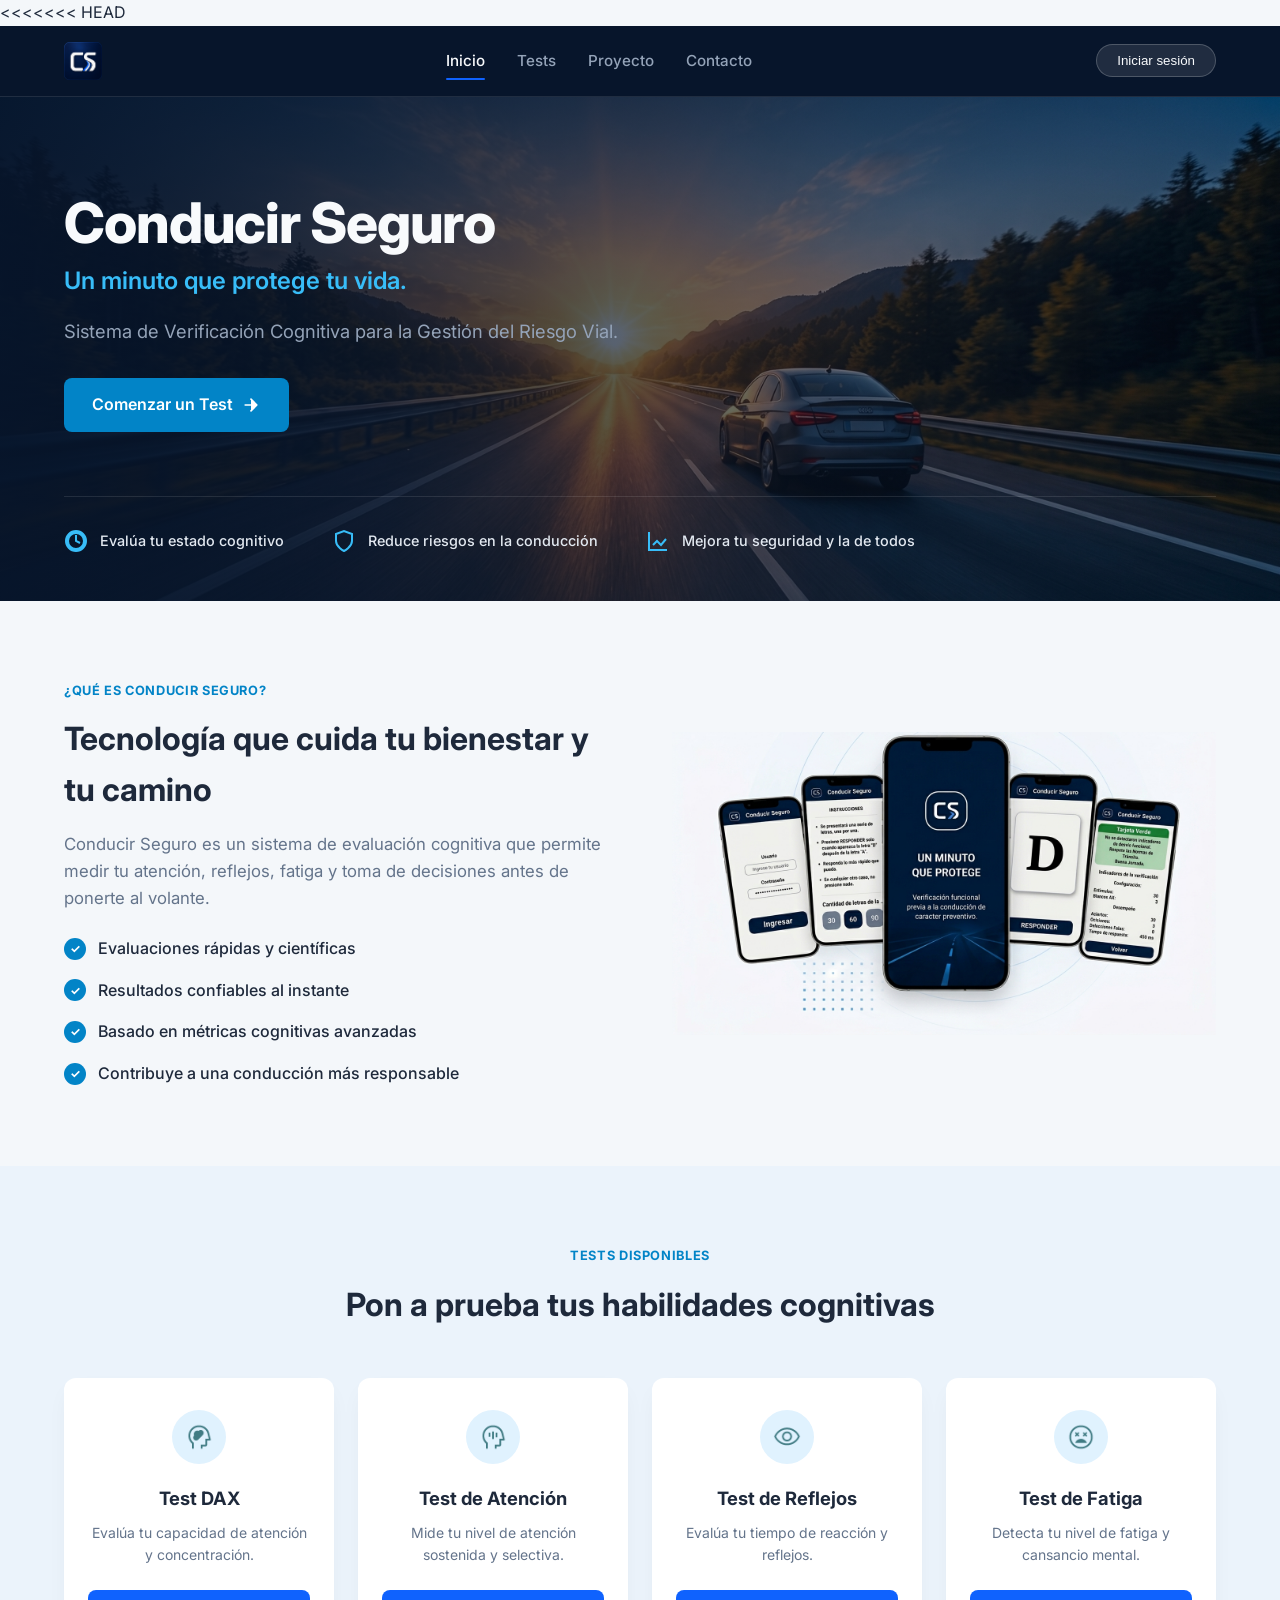
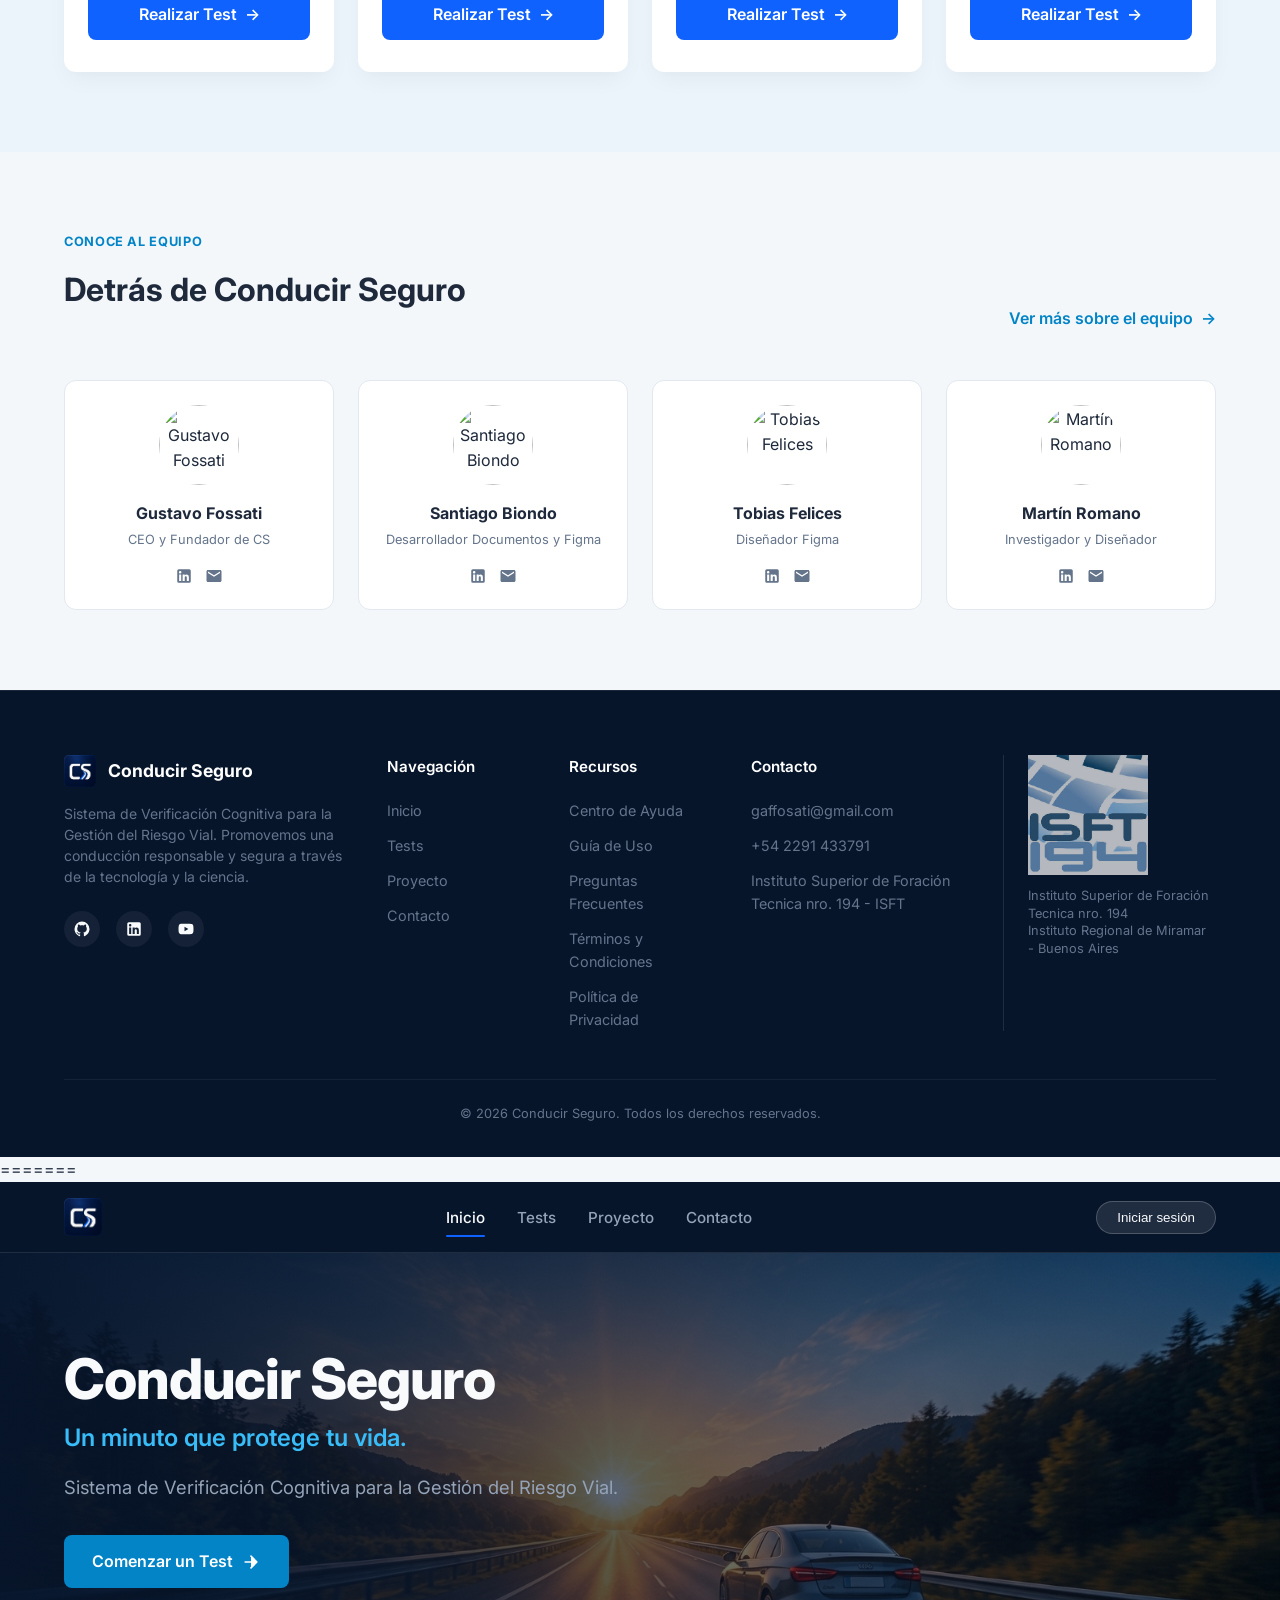
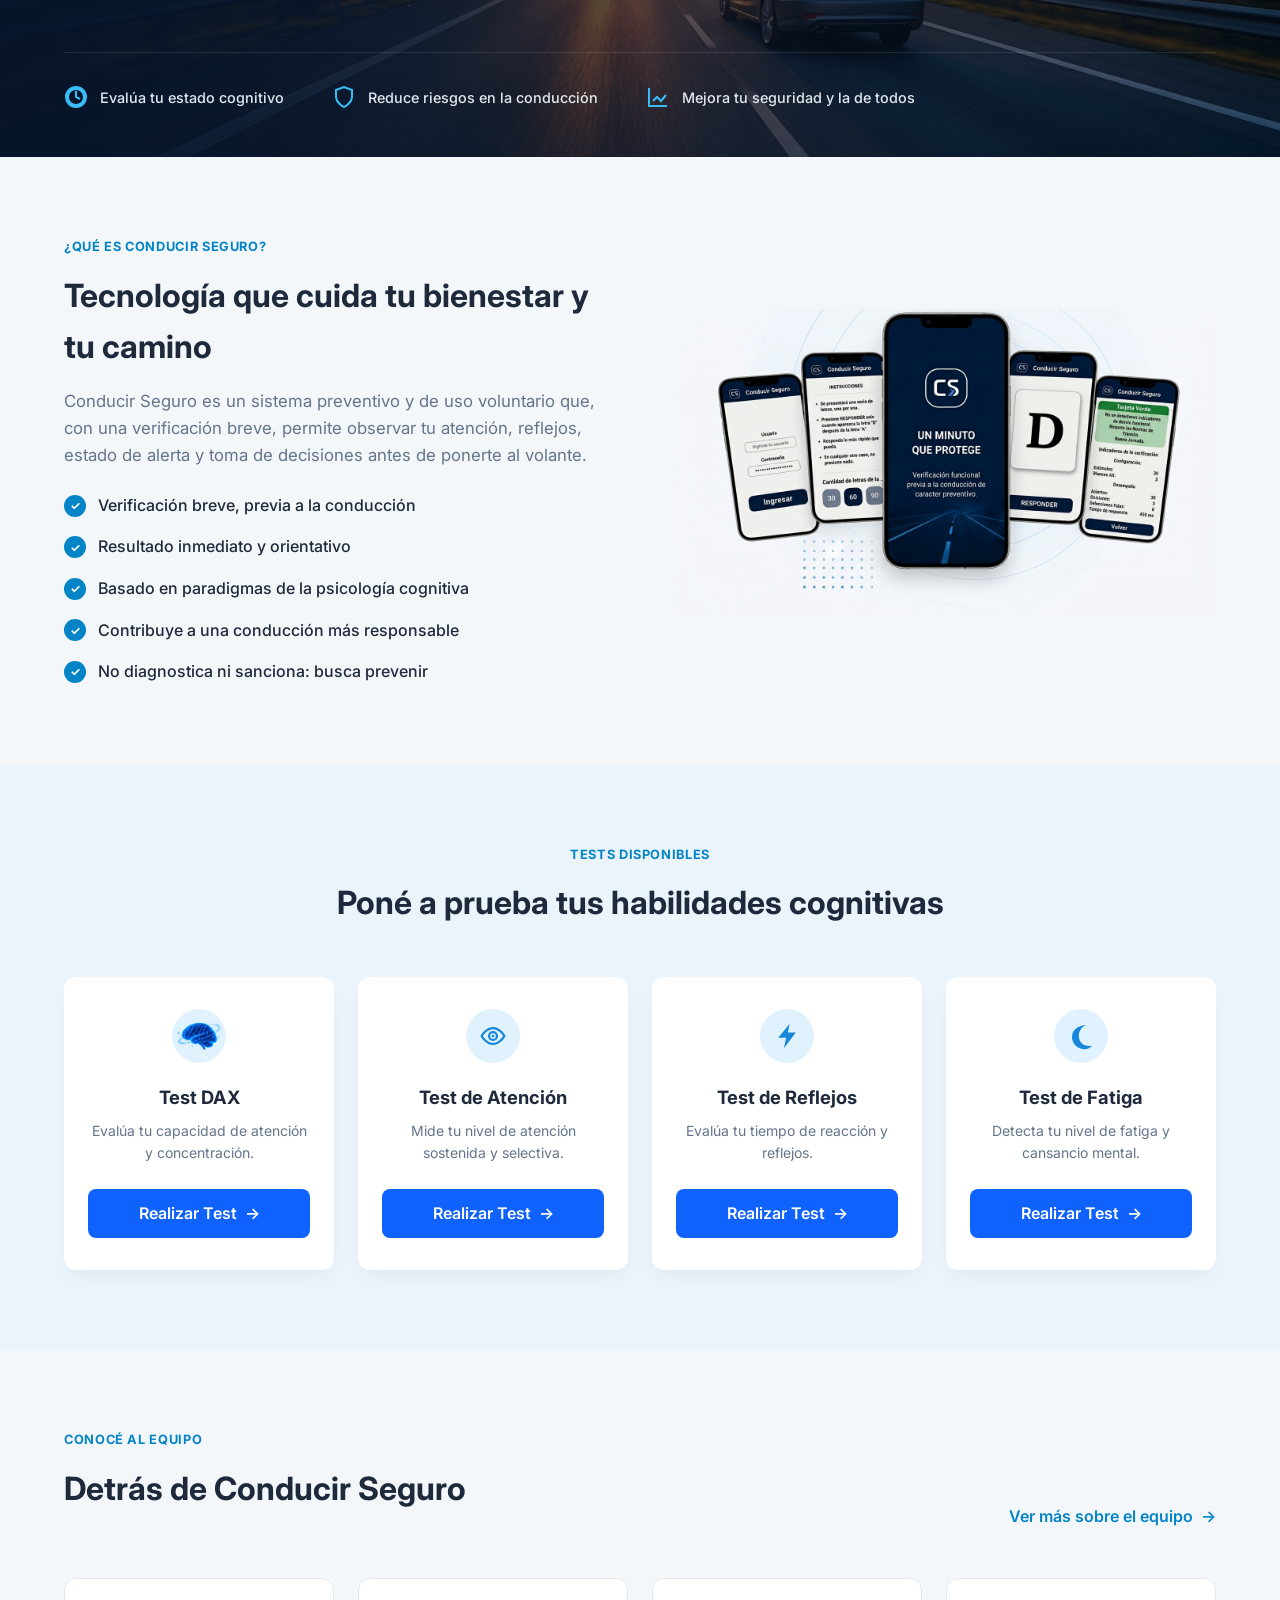
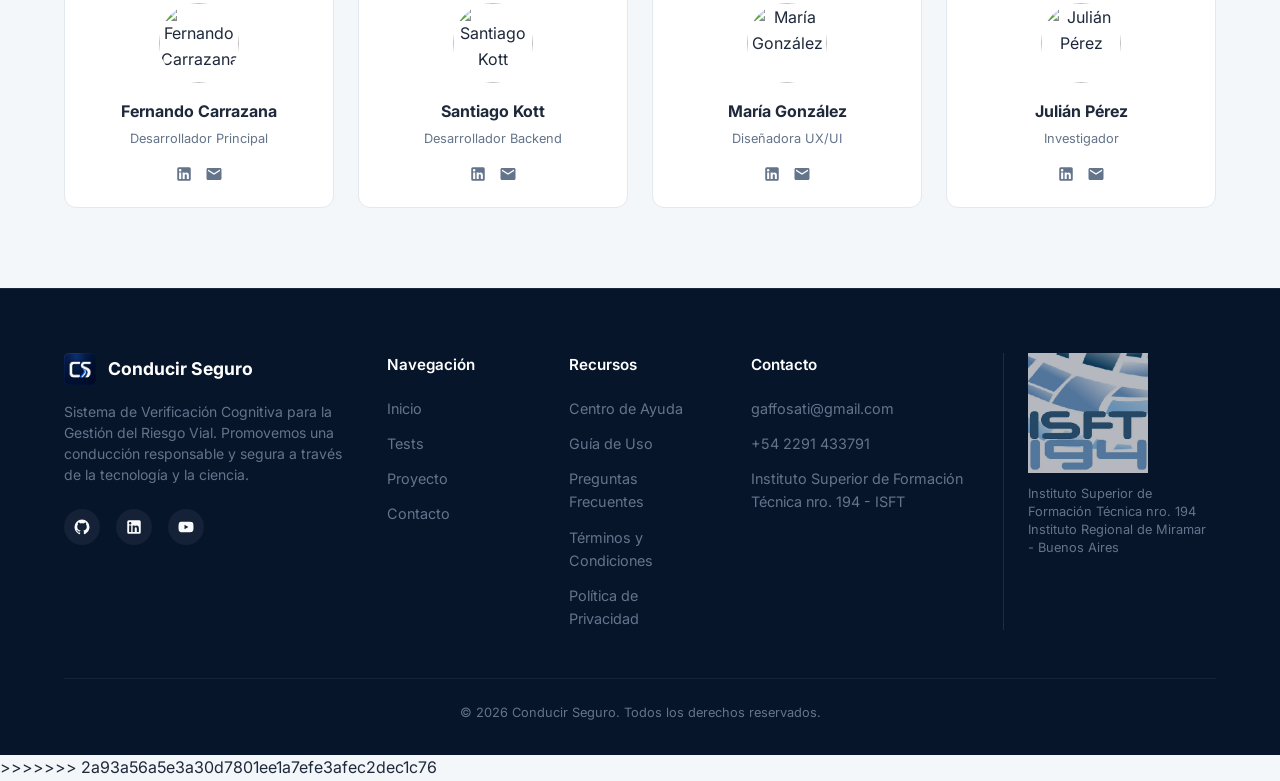
==== commit 632b50d9: "Resuelvo conflictos origin/testeo" ====
--- a/index.html
+++ b/index.html
@@ -1,3 +1,4 @@
+<<<<<<< HEAD
 <!DOCTYPE html>
 <html lang="es">
 <head>
@@ -335,4 +336,324 @@
       </div>
       </footer>
 </body>
-</html>+</html>
+=======
+﻿<!DOCTYPE html>
+<html lang="es">
+<head>
+      <meta charset="UTF-8">
+      <meta name="viewport" content="width=device-width, initial-scale=1.0">
+      <title>Conducir Seguro | Sistema de Verificación Cognitiva</title>
+      <meta name="description" content="Sistema de Verificación Cognitiva previa a la conducción de carácter preventivo.">
+      <link rel="icon" href="image/icon/conducirSegurosIco.ico" type="image/x-icon">
+      
+      <link rel="stylesheet" href="css/base/variables.css">
+      <link rel="stylesheet" href="css/base/base.css">
+      <link rel="stylesheet" href="css/components/navbar.css">
+      <link rel="stylesheet" href="css/components/footer.css">
+      <link rel="stylesheet" href="css/pages/home.css">                                                  
+</head>
+<body>
+
+      <header class="site-header">
+            <div class="container">
+                  <nav class="navbar" aria-label="Navegación principal">
+                  <a href="index.html" class="navbar__brand" aria-label="ConducirSeguros Inicio">
+                        <img src="image/logoConducir.png" alt="ConducirSeguros Logo" class="navbar__logo">
+                  </a>
+
+                  <button class="navbar__toggle" id="nav-toggle" aria-label="Abrir menú de navegación" aria-expanded="false">
+                        ☰
+                  </button>
+
+                  <ul class="navbar__nav" id="nav-menu">
+                        <li><a href="index.html" class="navbar__link navbar__link--active">Inicio</a></li>
+                        <li><a href="test.html" class="navbar__link">Tests</a></li>
+                        <li><a href="about.html" class="navbar__link">Proyecto</a></li>
+                        
+                        <li><a href="contact.html" class="navbar__link">Contacto</a></li>
+                  </ul>
+
+                  <div class="navbar__actions">
+                        <button class="btn-auth" id="auth-btn">
+                              <span>Iniciar sesión</span>
+                        </button>
+                  </div>
+                  </nav>
+            </div>
+      </header>
+
+      <main id="main-content">
+            
+            <section class="hero">
+                  <div class="hero__overlay"></div>
+                  <div class="container hero__container">
+                        <div class="hero__content">
+                              <h1 class="hero__title">Conducir Seguro</h1>
+                              <p class="hero__subtitle">Un minuto que protege tu vida.</p>
+                              <p class="hero__description">
+                                    Sistema de Verificación Cognitiva para la Gestión del Riesgo Vial.
+                              </p>
+                              <div class="hero__actions">
+                                    <a href="test.html" class="btn btn--primary btn--lg">
+                                          <span>Comenzar un Test</span>
+                                          <svg class="btn__icon" viewBox="0 0 24 24" width="20" height="20">
+                                                <path fill="currentColor" d="M5 12h14M12 5l7 7-7 7" stroke="currentColor" stroke-width="2" stroke-linecap="round" stroke-linejoin="round"/>
+                                          </svg>
+                                    </a>
+                              </div>
+                        </div>
+
+                        <div class="hero__features">
+                              <div class="feature-item">
+                                    <div class="feature-item__icon">
+                                          <svg viewBox="0 0 24 24" width="24" height="24"><path fill="none" stroke="currentColor" stroke-width="2" d="M12 2a10 10 0 1 0 10 10A10 10 0 0 0 12 2zm0 18a8 8 0 1 1 8-8a8 8 0 0 1-8 8zM12 6v6l4 2"/></svg>
+                                    </div>
+                                    <span class="feature-item__text">Evalúa tu estado cognitivo</span>
+                              </div>
+                              <div class="feature-item">
+                                    <div class="feature-item__icon">
+                                          <svg viewBox="0 0 24 24" width="24" height="24"><path fill="none" stroke="currentColor" stroke-width="2" d="M12 22s8-4 8-10V5l-8-3-8 3v7c0 6 8 10 8 10z"/></svg>
+                                    </div>
+                                    <span class="feature-item__text">Reduce riesgos en la conducción</span>
+                              </div>
+                              <div class="feature-item">
+                                    <div class="feature-item__icon">
+                                          <svg viewBox="0 0 24 24" width="24" height="24"><path fill="none" stroke="currentColor" stroke-width="2" d="M3 3v18h18M7 16l4-4 4 4 5-6"/></svg>
+                                    </div>
+                                    <span class="feature-item__text">Mejora tu seguridad y la de todos</span>
+                              </div>
+                        </div>
+                  </div>
+            </section>
+
+            <section class="about-summary section-padding">
+                  <div class="container about-summary__grid">
+                        <div class="about-summary__content">
+                              <span class="badge-tag">¿QUÉ ES CONDUCIR SEGURO?</span>
+                              <h2 class="section-title">Tecnología que cuida tu bienestar y tu camino</h2>
+                              <p class="section-description">
+                                    Conducir Seguro es un sistema preventivo y de uso voluntario que, con una verificación breve, permite observar tu atención, reflejos, estado de alerta y toma de decisiones antes de ponerte al volante.
+                              </p>
+                              <ul class="checklist">
+                                    <li class="checklist__item">
+                                          <span class="checklist__icon">✓</span>
+                                          <span>Verificación breve, previa a la conducción</span>
+                                    </li>
+                                    <li class="checklist__item">
+                                          <span class="checklist__icon">✓</span>
+                                          <span>Resultado inmediato y orientativo</span>
+                                    </li>
+                                    <li class="checklist__item">
+                                          <span class="checklist__icon">✓</span>
+                                          <span>Basado en paradigmas de la psicología cognitiva</span>
+                                    </li>
+                                    <li class="checklist__item">
+                                          <span class="checklist__icon">✓</span>
+                                          <span>Contribuye a una conducción más responsable</span>
+                                    </li>
+                                    <li class="checklist__item">
+                                          <span class="checklist__icon">✓</span>
+                                          <span>No diagnostica ni sanciona: busca prevenir</span>
+                                    </li>
+                              </ul>
+                        </div>
+                        <div class="about-summary__media">
+                              <img src="image/mockup-app-phones.jpg" alt="Mockups App ConducirSeguros en smartphones" class="about-summary__img">
+                        </div>
+                  </div>
+            </section>
+
+            <section class="tests-summary section-padding bg-alt">
+                  <div class="container">
+                        <div class="section-header text-center">
+                              <span class="badge-tag">TESTS DISPONIBLES</span>
+                              <h2 class="section-title">Poné a prueba tus habilidades cognitivas</h2>
+                        </div>
+
+                        <div class="tests-grid">
+                              <article class="test-card">
+                                    <div class="test-card__icon test-card__icon--brain">
+                                          <img src="image/icon/brain-icon.png" alt="" aria-hidden="true" width="40">
+                                    </div>
+                                    <h3 class="test-card__title">Test DAX</h3>
+                                    <p class="test-card__desc">Evalúa tu capacidad de atención y concentración.</p>
+                                    <a href="test.html" class="btn btn--secondary btn--full">
+                                          <span>Realizar Test</span>
+                                          <span class="btn__arrow">→</span>
+                                    </a>
+                              </article>
+
+                              <article class="test-card">
+                                    <div class="test-card__icon test-card__icon--eye">
+                                          <img src="image/icon/eye-icon.svg" alt="" aria-hidden="true" onerror="this.remove()">
+                                    </div>
+                                    <h3 class="test-card__title">Test de Atención</h3>
+                                    <p class="test-card__desc">Mide tu nivel de atención sostenida y selectiva.</p>
+                                    <a href="test.html" class="btn btn--secondary btn--full">
+                                          <span>Realizar Test</span>
+                                          <span class="btn__arrow">→</span>
+                                    </a>
+                              </article>
+
+                              <article class="test-card">
+                                    <div class="test-card__icon test-card__icon--bolt">
+                                          <img src="image/icon/bolt-icon.svg" alt="" aria-hidden="true" onerror="this.remove()">
+                                    </div>
+                                    <h3 class="test-card__title">Test de Reflejos</h3>
+                                    <p class="test-card__desc">Evalúa tu tiempo de reacción y reflejos.</p>
+                                    <a href="test.html" class="btn btn--secondary btn--full">
+                                          <span>Realizar Test</span>
+                                          <span class="btn__arrow">→</span>
+                                    </a>
+                              </article>
+
+                              <article class="test-card">
+                                    <div class="test-card__icon test-card__icon--moon">
+                                          <img src="image/icon/moon-icon.svg" alt="" aria-hidden="true" onerror="this.remove()">
+                                    </div>
+                                    <h3 class="test-card__title">Test de Fatiga</h3>
+                                    <p class="test-card__desc">Detecta tu nivel de fatiga y cansancio mental.</p>
+                                    <a href="test.html" class="btn btn--secondary btn--full">
+                                          <span>Realizar Test</span>
+                                          <span class="btn__arrow">→</span>
+                                    </a>
+                              </article>
+                        </div>
+                  </div>
+            </section>
+
+            <section class="team-summary section-padding">
+                  <div class="container">
+                        <div class="team-summary__header">
+                              <div>
+                                    <span class="badge-tag">CONOCÉ AL EQUIPO</span>
+                                    <h2 class="section-title">Detrás de Conducir Seguro</h2>
+                              </div>
+                              <a href="about.html#equipo" class="link-more">
+                                    <span>Ver más sobre el equipo</span>
+                                    <span class="link-more__arrow">→</span>
+                              </a>
+                        </div>
+
+                        <div class="team-grid">
+                              <article class="team-card">
+                                    <img src="image/team/member1.jpg" alt="Fernando Carrazana" class="team-card__avatar">
+                                    <h3 class="team-card__name">Fernando Carrazana</h3>
+                                    <p class="team-card__role">Desarrollador Principal</p>
+                                    <div class="team-card__socials">
+                                          <a href="#" aria-label="LinkedIn"><svg width="18" height="18" viewBox="0 0 24 24"><path fill="currentColor" d="M19 3a2 2 0 0 1 2 2v14a2 2 0 0 1-2 2H5a2 2 0 0 1-2-2V5a2 2 0 0 1 2-2h14m-.5 15.5v-5.3a3.26 3.26 0 0 0-3.26-3.26c-.85 0-1.84.52-2.28 1.3v-1.11h-2.79v8.37h2.79v-4.93c0-.77.62-1.4 1.39-1.4a1.4 1.4 0 0 1 1.4 1.4v4.93h2.75M6.88 8.56a1.68 1.68 0 0 0 1.68-1.68c0-.93-.75-1.69-1.68-1.69a1.69 1.69 0 0 0-1.69 1.69c0 .93.76 1.68 1.69 1.68m1.39 9.94v-8.37H5.5v8.37h2.77Z"/></svg></a>
+                                          <a href="#" aria-label="Email"><svg width="18" height="18" viewBox="0 0 24 24"><path fill="currentColor" d="M20 4H4c-1.1 0-1.99.9-1.99 2L2 18c0 1.1.9 2 2 2h16c1.1 0 2-.9 2-2V6c0-1.1-.9-2-2-2zm0 4l-8 5l-8-5V6l8 5l8-5v2z"/></svg></a>
+                                    </div>
+                              </article>
+
+                              <article class="team-card">
+                                    <img src="image/team/member2.jpg" alt="Santiago Kott" class="team-card__avatar">
+                                    <h3 class="team-card__name">Santiago Kott</h3>
+                                    <p class="team-card__role">Desarrollador Backend</p>
+                                    <div class="team-card__socials">
+                                          <a href="#" aria-label="LinkedIn"><svg width="18" height="18" viewBox="0 0 24 24"><path fill="currentColor" d="M19 3a2 2 0 0 1 2 2v14a2 2 0 0 1-2 2H5a2 2 0 0 1-2-2V5a2 2 0 0 1 2-2h14m-.5 15.5v-5.3a3.26 3.26 0 0 0-3.26-3.26c-.85 0-1.84.52-2.28 1.3v-1.11h-2.79v8.37h2.79v-4.93c0-.77.62-1.4 1.39-1.4a1.4 1.4 0 0 1 1.4 1.4v4.93h2.75M6.88 8.56a1.68 1.68 0 0 0 1.68-1.68c0-.93-.75-1.69-1.68-1.69a1.69 1.69 0 0 0-1.69 1.69c0 .93.76 1.68 1.69 1.68m1.39 9.94v-8.37H5.5v8.37h2.77Z"/></svg></a>
+                                          <a href="#" aria-label="Email"><svg width="18" height="18" viewBox="0 0 24 24"><path fill="currentColor" d="M20 4H4c-1.1 0-1.99.9-1.99 2L2 18c0 1.1.9 2 2 2h16c1.1 0 2-.9 2-2V6c0-1.1-.9-2-2-2zm0 4l-8 5l-8-5V6l8 5l8-5v2z"/></svg></a>
+                                    </div>
+                              </article>
+
+                              <article class="team-card">
+                                    <img src="image/team/member3.jpg" alt="María González" class="team-card__avatar">
+                                    <h3 class="team-card__name">María González</h3>
+                                    <p class="team-card__role">Diseñadora UX/UI</p>
+                                    <div class="team-card__socials">
+                                          <a href="#" aria-label="LinkedIn"><svg width="18" height="18" viewBox="0 0 24 24"><path fill="currentColor" d="M19 3a2 2 0 0 1 2 2v14a2 2 0 0 1-2 2H5a2 2 0 0 1-2-2V5a2 2 0 0 1 2-2h14m-.5 15.5v-5.3a3.26 3.26 0 0 0-3.26-3.26c-.85 0-1.84.52-2.28 1.3v-1.11h-2.79v8.37h2.79v-4.93c0-.77.62-1.4 1.39-1.4a1.4 1.4 0 0 1 1.4 1.4v4.93h2.75M6.88 8.56a1.68 1.68 0 0 0 1.68-1.68c0-.93-.75-1.69-1.68-1.69a1.69 1.69 0 0 0-1.69 1.69c0 .93.76 1.68 1.69 1.68m1.39 9.94v-8.37H5.5v8.37h2.77Z"/></svg></a>
+                                          <a href="#" aria-label="Email"><svg width="18" height="18" viewBox="0 0 24 24"><path fill="currentColor" d="M20 4H4c-1.1 0-1.99.9-1.99 2L2 18c0 1.1.9 2 2 2h16c1.1 0 2-.9 2-2V6c0-1.1-.9-2-2-2zm0 4l-8 5l-8-5V6l8 5l8-5v2z"/></svg></a>
+                                    </div>
+                              </article>
+
+                              <article class="team-card">
+                                    <img src="image/team/member4.jpg" alt="Julián Pérez" class="team-card__avatar">
+                                    <h3 class="team-card__name">Julián Pérez</h3>
+                                    <p class="team-card__role">Investigador</p>
+                                    <div class="team-card__socials">
+                                          <a href="#" aria-label="LinkedIn"><svg width="18" height="18" viewBox="0 0 24 24"><path fill="currentColor" d="M19 3a2 2 0 0 1 2 2v14a2 2 0 0 1-2 2H5a2 2 0 0 1-2-2V5a2 2 0 0 1 2-2h14m-.5 15.5v-5.3a3.26 3.26 0 0 0-3.26-3.26c-.85 0-1.84.52-2.28 1.3v-1.11h-2.79v8.37h2.79v-4.93c0-.77.62-1.4 1.39-1.4a1.4 1.4 0 0 1 1.4 1.4v4.93h2.75M6.88 8.56a1.68 1.68 0 0 0 1.68-1.68c0-.93-.75-1.69-1.68-1.69a1.69 1.69 0 0 0-1.69 1.69c0 .93.76 1.68 1.69 1.68m1.39 9.94v-8.37H5.5v8.37h2.77Z"/></svg></a>
+                                          <a href="#" aria-label="Email"><svg width="18" height="18" viewBox="0 0 24 24"><path fill="currentColor" d="M20 4H4c-1.1 0-1.99.9-1.99 2L2 18c0 1.1.9 2 2 2h16c1.1 0 2-.9 2-2V6c0-1.1-.9-2-2-2zm0 4l-8 5l-8-5V6l8 5l8-5v2z"/></svg></a>
+                                    </div>
+                              </article>
+                        </div>
+                  </div>
+            </section>
+      </main>
+
+      <script src="js/script.js"></script>
+
+      <footer class="site-footer">
+      <div class="container">
+            <div class="footer__grid">
+                  
+                  <div class="footer__col">
+                  <div class="footer__brand-logo">
+                        <img src="image/logoConducir.png" alt="ConducirSeguros" class="footer__logo-img">
+                        <span class="footer__brand-title">Conducir Seguro</span>
+                  </div>
+                  <p class="footer__description">
+                        Sistema de Verificación Cognitiva para la Gestión del Riesgo Vial. Promovemos una conducción responsable y segura a través de la tecnología y la ciencia.
+                  </p>
+                  <div class="footer__socials">
+                        <a href="https://github.com" class="footer__social-link" aria-label="GitHub" target="_blank" rel="noopener">
+                              <svg class="footer__social-icon" viewBox="0 0 24 24"><path fill="currentColor" d="M12 2A10 10 0 0 0 2 12c0 4.42 2.87 8.17 6.84 9.5c.5.08.66-.23.66-.5v-1.69c-2.77.6-3.36-1.34-3.36-1.34c-.46-1.16-1.11-1.47-1.11-1.47c-.91-.62.07-.6.07-.6c1 .07 1.53 1.03 1.53 1.03c.87 1.52 2.34 1.07 2.91.83c.1-.65.35-1.09.63-1.34c-2.22-.25-4.55-1.11-4.55-4.92c0-1.11.38-2 1.03-2.71c-.1-.25-.45-1.29.1-2.64c0 0 .84-.27 2.75 1.02c.79-.22 1.65-.33 2.5-.33c.85 0 1.71.11 2.5.33c1.91-1.29 2.75-1.02 2.75-1.02c.55 1.35.2 2.39.1 2.64c.65.71 1.03 1.6 1.03 2.71c0 3.82-2.34 4.66-4.57 4.91c.36.31.69.92.69 1.85V21c0 .27.16.59.67.5C19.14 20.16 22 16.42 22 12A10 10 0 0 0 12 2Z"/></svg>
+                        </a>
+                        <a href="https://linkedin.com" class="footer__social-link" aria-label="LinkedIn" target="_blank" rel="noopener">
+                              <svg class="footer__social-icon" viewBox="0 0 24 24"><path fill="currentColor" d="M19 3a2 2 0 0 1 2 2v14a2 2 0 0 1-2 2H5a2 2 0 0 1-2-2V5a2 2 0 0 1 2-2h14m-.5 15.5v-5.3a3.26 3.26 0 0 0-3.26-3.26c-.85 0-1.84.52-2.28 1.3v-1.11h-2.79v8.37h2.79v-4.93c0-.77.62-1.4 1.39-1.4a1.4 1.4 0 0 1 1.4 1.4v4.93h2.75M6.88 8.56a1.68 1.68 0 0 0 1.68-1.68c0-.93-.75-1.69-1.68-1.69a1.69 1.69 0 0 0-1.69 1.69c0 .93.76 1.68 1.69 1.68m1.39 9.94v-8.37H5.5v8.37h2.77Z"/></svg>
+                        </a>
+                        <a href="https://youtube.com" class="footer__social-link" aria-label="YouTube" target="_blank" rel="noopener">
+                              <svg class="footer__social-icon" viewBox="0 0 24 24"><path fill="currentColor" d="M10 15l5.19-3L10 9v6m11.56-7.83c.13.47.22 1.1.28 1.9.07.8.1 1.49.1 2.09L22 12c0 2.19-.16 3.8-.44 4.83c-.25.9-.83 1.48-1.73 1.73c-.47.13-1.33.22-2.65.28c-1.3.07-2.49.1-3.59.1L12 19c-4.19 0-6.8-.16-7.83-.44c-.9-.25-1.48-.83-1.73-1.73c-.13-.47-.22-1.1-.28-1.9c-.07-.8-.1-1.49-.1-2.09L2 12c0-2.19.16-3.8.44-4.83c.25-.9.83-1.48 1.73-1.73c.47-.13 1.33-.22 2.65-.28c1.3-.07 2.49-.1 3.59-.1L12 5c4.19 0 6.8.16 7.83.44c.9.25 1.48.83 1.73 1.73Z"/></svg>
+                        </a>
+                  </div>
+                  </div>
+
+                  <div class="footer__col">
+                  <h4 class="footer__column-title">Navegación</h4>
+                  <ul class="footer__list">
+                        <li><a href="index.html" class="footer__link">Inicio</a></li>
+                        <li><a href="test.html" class="footer__link">Tests</a></li>
+                        <li><a href="about.html" class="footer__link">Proyecto</a></li>
+                        
+                        <li><a href="contact.html" class="footer__link">Contacto</a></li>
+                  </ul>
+                  </div>
+
+                  <div class="footer__col">
+                  <h4 class="footer__column-title">Recursos</h4>
+                  <ul class="footer__list">
+                        <li><a href="faq.html" class="footer__link">Centro de Ayuda</a></li>
+                        <li><a href="guide.html" class="footer__link">Guía de Uso</a></li>
+                        <li><a href="faq.html#preguntas" class="footer__link">Preguntas Frecuentes</a></li>
+                        <li><a href="terms.html" class="footer__link">Términos y Condiciones</a></li>
+                        <li><a href="privacy.html" class="footer__link">Política de Privacidad</a></li>
+                  </ul>
+                  </div>
+
+                  <div class="footer__col">
+                  <h4 class="footer__column-title">Contacto</h4>
+                  <ul class="footer__list">
+                        <li><a href="mailto:gaffosati@gmail.com" class="footer__link">gaffosati@gmail.com</a></li>
+                        <li><span class="footer__link">+54 2291 433791</span></li>
+                        <li><span class="footer__link">Instituto Superior de Formación Técnica nro. 194 - ISFT</span></li>
+                  </ul>
+                  </div>
+
+                  <div class="footer__col footer__institution">
+                  <img src="image/isft194_173px.png" alt="Instituto Superior de Formación Técnica nro. 194" class="footer__isft-logo">
+                  <p class="footer__isft-text">
+                        Instituto Superior de Formación Técnica nro. 194<br>
+                        Instituto Regional de Miramar - Buenos Aires
+                  </p>
+                  </div>
+
+            </div>
+
+            <div class="footer__bottom">
+                  <p>&copy; 2026 Conducir Seguro. Todos los derechos reservados.</p>
+            </div>
+      </div>
+      </footer>
+</body>
+</html>
+>>>>>>> 2a93a56a5e3a30d7801ee1a7efe3afec2dec1c76
--- a/css/base/variables.css
+++ b/css/base/variables.css
@@ -1,5 +1,4 @@
 ﻿:root {
-  /* Color Palette */
   --bg-dark-header: #07152b;
   --bg-dark-gradient: linear-gradient(135deg, #07152b 0%, #0d284f 100%);
   --bg-light-body: #f4f7fa;
@@ -17,7 +16,6 @@
   --color-badge-available: #e0f2fe;
   --color-badge-text-available: #0369a1;
 
-  /* Layout & Geometry */
   --container-max-width: 1200px;
   --border-radius-sm: 8px;
   --border-radius-md: 12px;
--- a/css/pages/home.css
+++ b/css/pages/home.css
@@ -251,6 +251,12 @@
   object-fit: cover;
   display: block;
 }
+.test-card__icon img {
+  width: 58px;
+  height: 28px;
+  object-fit: contain;
+  display: block;
+}
 
 .test-card__title {
   font-size: 1.15rem;
@@ -373,7 +379,6 @@
     grid-template-columns: 1fr;
   }
 }
-
 @media (max-width: 600px) {
     .checklist {
         display: grid;
--- a/css/base/variables.css
+++ b/css/base/variables.css
@@ -1,5 +1,4 @@
 ﻿:root {
-  /* Color Palette */
   --bg-dark-header: #07152b;
   --bg-dark-gradient: linear-gradient(135deg, #07152b 0%, #0d284f 100%);
   --bg-light-body: #f4f7fa;
@@ -17,7 +16,6 @@
   --color-badge-available: #e0f2fe;
   --color-badge-text-available: #0369a1;
 
-  /* Layout & Geometry */
   --container-max-width: 1200px;
   --border-radius-sm: 8px;
   --border-radius-md: 12px;
--- a/css/base/base.css
+++ b/css/base/base.css
@@ -0,0 +1,98 @@
+﻿@import url('https://fonts.googleapis.com/css2?family=Inter:wght@400;500;600;700;800&display=swap');
+
+*, *::before, *::after {
+  box-sizing: border-box;
+  margin: 0;
+  padding: 0;
+}
+
+body {
+  font-family: 'Inter', -apple-system, BlinkMacSystemFont, "Segoe UI", Roboto, sans-serif;
+  background-color: var(--bg-light-body);
+  color: var(--color-text-main);
+  line-height: 1.6;
+}
+
+.container {
+  width: 100%;
+  max-width: var(--container-max-width);
+  margin: 0 auto;
+  padding: 0 1.5rem;
+}
+
+.section-padding {
+  padding: 5rem 0;
+}
+
+.bg-alt {
+  background-color: #ebf3fb;
+}
+
+.text-center {
+  text-align: center;
+}
+
+.badge-tag {
+  display: inline-block;
+  color: #0284c7;
+  font-size: 0.8rem;
+  font-weight: 700;
+  letter-spacing: 0.05em;
+  text-transform: uppercase;
+  margin-bottom: 0.75rem;
+}
+
+.section-title {
+  font-size: 2rem;
+  font-weight: 700;
+  color: var(--color-text-main);
+  margin-bottom: 1rem;
+}
+
+.section-description {
+  color: var(--color-text-muted);
+  font-size: 1.05rem;
+  max-width: 600px;
+}
+
+.btn {
+  display: inline-flex;
+  align-items: center;
+  justify-content: center;
+  gap: 0.5rem;
+  padding: 0.75rem 1.5rem;
+  border-radius: var(--border-radius-sm);
+  font-weight: 600;
+  text-decoration: none;
+  transition: all var(--transition-fast);
+  cursor: pointer;
+  border: none;
+}
+
+.btn--primary {
+  background-color: #0284c7;
+  color: #ffffff;
+}
+
+.btn--primary:hover {
+  background-color: #0369a1;
+  transform: translateY(-2px);
+}
+
+.btn--secondary {
+  background-color: #0f62fe;
+  color: #ffffff;
+}
+
+.btn--secondary:hover {
+  background-color: #0043ce;
+}
+
+.btn--full {
+  width: 100%;
+}
+
+.btn--lg {
+  padding: 0.875rem 1.75rem;
+  font-size: 1rem;
+}
--- a/css/pages/home.css
+++ b/css/pages/home.css
@@ -251,6 +251,12 @@
   object-fit: cover;
   display: block;
 }
+.test-card__icon img {
+  width: 58px;
+  height: 28px;
+  object-fit: contain;
+  display: block;
+}
 
 .test-card__title {
   font-size: 1.15rem;
@@ -373,7 +379,6 @@
     grid-template-columns: 1fr;
   }
 }
-
 @media (max-width: 600px) {
     .checklist {
         display: grid;
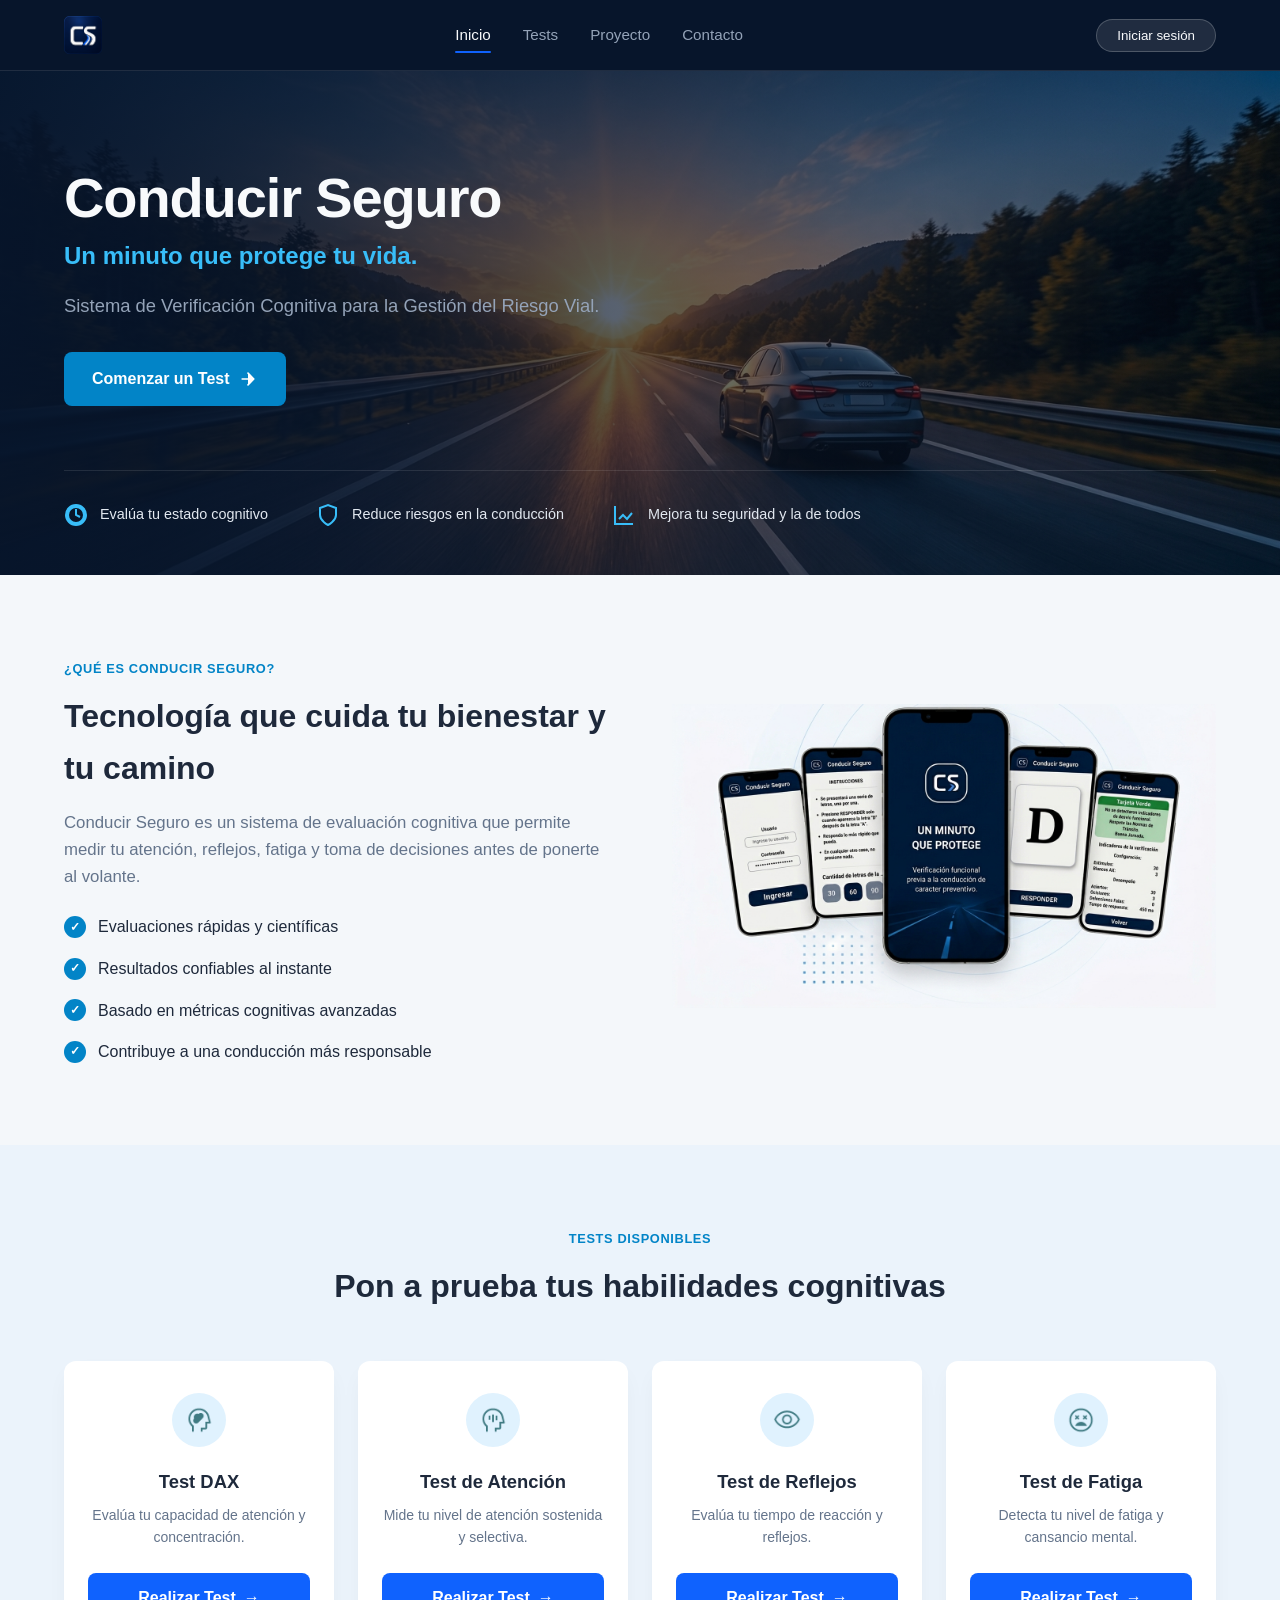
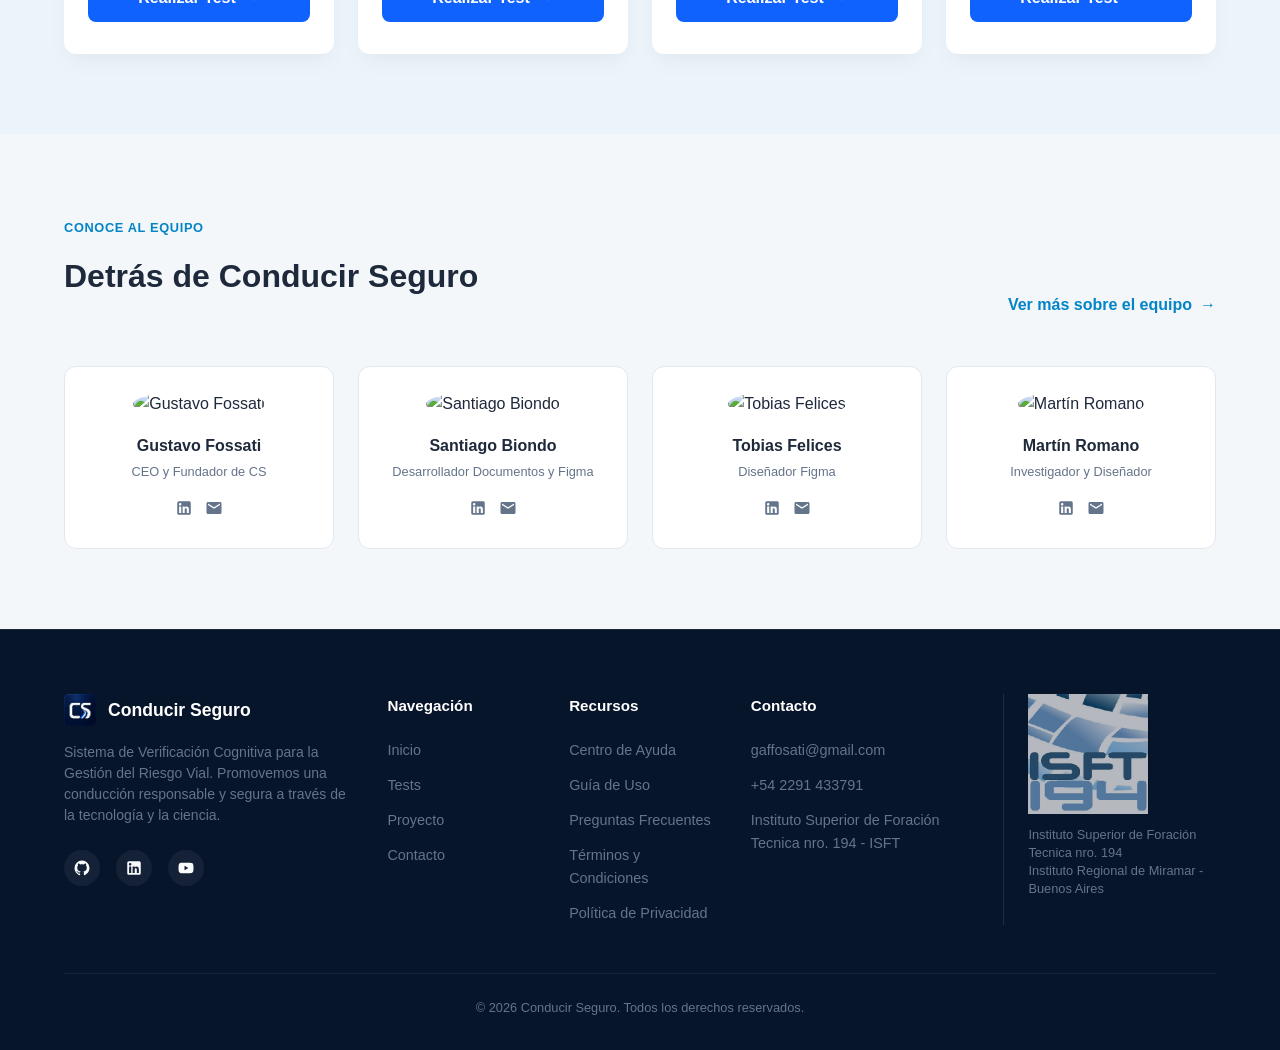
==== commit 4b9e837b: "Conflictos Index Arreglado" ====
--- a/index.html
+++ b/index.html
@@ -1,4 +1,3 @@
-<<<<<<< HEAD
 <!DOCTYPE html>
 <html lang="es">
 <head>
@@ -336,324 +335,4 @@
       </div>
       </footer>
 </body>
-</html>
-=======
-﻿<!DOCTYPE html>
-<html lang="es">
-<head>
-      <meta charset="UTF-8">
-      <meta name="viewport" content="width=device-width, initial-scale=1.0">
-      <title>Conducir Seguro | Sistema de Verificación Cognitiva</title>
-      <meta name="description" content="Sistema de Verificación Cognitiva previa a la conducción de carácter preventivo.">
-      <link rel="icon" href="image/icon/conducirSegurosIco.ico" type="image/x-icon">
-      
-      <link rel="stylesheet" href="css/base/variables.css">
-      <link rel="stylesheet" href="css/base/base.css">
-      <link rel="stylesheet" href="css/components/navbar.css">
-      <link rel="stylesheet" href="css/components/footer.css">
-      <link rel="stylesheet" href="css/pages/home.css">                                                  
-</head>
-<body>
-
-      <header class="site-header">
-            <div class="container">
-                  <nav class="navbar" aria-label="Navegación principal">
-                  <a href="index.html" class="navbar__brand" aria-label="ConducirSeguros Inicio">
-                        <img src="image/logoConducir.png" alt="ConducirSeguros Logo" class="navbar__logo">
-                  </a>
-
-                  <button class="navbar__toggle" id="nav-toggle" aria-label="Abrir menú de navegación" aria-expanded="false">
-                        ☰
-                  </button>
-
-                  <ul class="navbar__nav" id="nav-menu">
-                        <li><a href="index.html" class="navbar__link navbar__link--active">Inicio</a></li>
-                        <li><a href="test.html" class="navbar__link">Tests</a></li>
-                        <li><a href="about.html" class="navbar__link">Proyecto</a></li>
-                        
-                        <li><a href="contact.html" class="navbar__link">Contacto</a></li>
-                  </ul>
-
-                  <div class="navbar__actions">
-                        <button class="btn-auth" id="auth-btn">
-                              <span>Iniciar sesión</span>
-                        </button>
-                  </div>
-                  </nav>
-            </div>
-      </header>
-
-      <main id="main-content">
-            
-            <section class="hero">
-                  <div class="hero__overlay"></div>
-                  <div class="container hero__container">
-                        <div class="hero__content">
-                              <h1 class="hero__title">Conducir Seguro</h1>
-                              <p class="hero__subtitle">Un minuto que protege tu vida.</p>
-                              <p class="hero__description">
-                                    Sistema de Verificación Cognitiva para la Gestión del Riesgo Vial.
-                              </p>
-                              <div class="hero__actions">
-                                    <a href="test.html" class="btn btn--primary btn--lg">
-                                          <span>Comenzar un Test</span>
-                                          <svg class="btn__icon" viewBox="0 0 24 24" width="20" height="20">
-                                                <path fill="currentColor" d="M5 12h14M12 5l7 7-7 7" stroke="currentColor" stroke-width="2" stroke-linecap="round" stroke-linejoin="round"/>
-                                          </svg>
-                                    </a>
-                              </div>
-                        </div>
-
-                        <div class="hero__features">
-                              <div class="feature-item">
-                                    <div class="feature-item__icon">
-                                          <svg viewBox="0 0 24 24" width="24" height="24"><path fill="none" stroke="currentColor" stroke-width="2" d="M12 2a10 10 0 1 0 10 10A10 10 0 0 0 12 2zm0 18a8 8 0 1 1 8-8a8 8 0 0 1-8 8zM12 6v6l4 2"/></svg>
-                                    </div>
-                                    <span class="feature-item__text">Evalúa tu estado cognitivo</span>
-                              </div>
-                              <div class="feature-item">
-                                    <div class="feature-item__icon">
-                                          <svg viewBox="0 0 24 24" width="24" height="24"><path fill="none" stroke="currentColor" stroke-width="2" d="M12 22s8-4 8-10V5l-8-3-8 3v7c0 6 8 10 8 10z"/></svg>
-                                    </div>
-                                    <span class="feature-item__text">Reduce riesgos en la conducción</span>
-                              </div>
-                              <div class="feature-item">
-                                    <div class="feature-item__icon">
-                                          <svg viewBox="0 0 24 24" width="24" height="24"><path fill="none" stroke="currentColor" stroke-width="2" d="M3 3v18h18M7 16l4-4 4 4 5-6"/></svg>
-                                    </div>
-                                    <span class="feature-item__text">Mejora tu seguridad y la de todos</span>
-                              </div>
-                        </div>
-                  </div>
-            </section>
-
-            <section class="about-summary section-padding">
-                  <div class="container about-summary__grid">
-                        <div class="about-summary__content">
-                              <span class="badge-tag">¿QUÉ ES CONDUCIR SEGURO?</span>
-                              <h2 class="section-title">Tecnología que cuida tu bienestar y tu camino</h2>
-                              <p class="section-description">
-                                    Conducir Seguro es un sistema preventivo y de uso voluntario que, con una verificación breve, permite observar tu atención, reflejos, estado de alerta y toma de decisiones antes de ponerte al volante.
-                              </p>
-                              <ul class="checklist">
-                                    <li class="checklist__item">
-                                          <span class="checklist__icon">✓</span>
-                                          <span>Verificación breve, previa a la conducción</span>
-                                    </li>
-                                    <li class="checklist__item">
-                                          <span class="checklist__icon">✓</span>
-                                          <span>Resultado inmediato y orientativo</span>
-                                    </li>
-                                    <li class="checklist__item">
-                                          <span class="checklist__icon">✓</span>
-                                          <span>Basado en paradigmas de la psicología cognitiva</span>
-                                    </li>
-                                    <li class="checklist__item">
-                                          <span class="checklist__icon">✓</span>
-                                          <span>Contribuye a una conducción más responsable</span>
-                                    </li>
-                                    <li class="checklist__item">
-                                          <span class="checklist__icon">✓</span>
-                                          <span>No diagnostica ni sanciona: busca prevenir</span>
-                                    </li>
-                              </ul>
-                        </div>
-                        <div class="about-summary__media">
-                              <img src="image/mockup-app-phones.jpg" alt="Mockups App ConducirSeguros en smartphones" class="about-summary__img">
-                        </div>
-                  </div>
-            </section>
-
-            <section class="tests-summary section-padding bg-alt">
-                  <div class="container">
-                        <div class="section-header text-center">
-                              <span class="badge-tag">TESTS DISPONIBLES</span>
-                              <h2 class="section-title">Poné a prueba tus habilidades cognitivas</h2>
-                        </div>
-
-                        <div class="tests-grid">
-                              <article class="test-card">
-                                    <div class="test-card__icon test-card__icon--brain">
-                                          <img src="image/icon/brain-icon.png" alt="" aria-hidden="true" width="40">
-                                    </div>
-                                    <h3 class="test-card__title">Test DAX</h3>
-                                    <p class="test-card__desc">Evalúa tu capacidad de atención y concentración.</p>
-                                    <a href="test.html" class="btn btn--secondary btn--full">
-                                          <span>Realizar Test</span>
-                                          <span class="btn__arrow">→</span>
-                                    </a>
-                              </article>
-
-                              <article class="test-card">
-                                    <div class="test-card__icon test-card__icon--eye">
-                                          <img src="image/icon/eye-icon.svg" alt="" aria-hidden="true" onerror="this.remove()">
-                                    </div>
-                                    <h3 class="test-card__title">Test de Atención</h3>
-                                    <p class="test-card__desc">Mide tu nivel de atención sostenida y selectiva.</p>
-                                    <a href="test.html" class="btn btn--secondary btn--full">
-                                          <span>Realizar Test</span>
-                                          <span class="btn__arrow">→</span>
-                                    </a>
-                              </article>
-
-                              <article class="test-card">
-                                    <div class="test-card__icon test-card__icon--bolt">
-                                          <img src="image/icon/bolt-icon.svg" alt="" aria-hidden="true" onerror="this.remove()">
-                                    </div>
-                                    <h3 class="test-card__title">Test de Reflejos</h3>
-                                    <p class="test-card__desc">Evalúa tu tiempo de reacción y reflejos.</p>
-                                    <a href="test.html" class="btn btn--secondary btn--full">
-                                          <span>Realizar Test</span>
-                                          <span class="btn__arrow">→</span>
-                                    </a>
-                              </article>
-
-                              <article class="test-card">
-                                    <div class="test-card__icon test-card__icon--moon">
-                                          <img src="image/icon/moon-icon.svg" alt="" aria-hidden="true" onerror="this.remove()">
-                                    </div>
-                                    <h3 class="test-card__title">Test de Fatiga</h3>
-                                    <p class="test-card__desc">Detecta tu nivel de fatiga y cansancio mental.</p>
-                                    <a href="test.html" class="btn btn--secondary btn--full">
-                                          <span>Realizar Test</span>
-                                          <span class="btn__arrow">→</span>
-                                    </a>
-                              </article>
-                        </div>
-                  </div>
-            </section>
-
-            <section class="team-summary section-padding">
-                  <div class="container">
-                        <div class="team-summary__header">
-                              <div>
-                                    <span class="badge-tag">CONOCÉ AL EQUIPO</span>
-                                    <h2 class="section-title">Detrás de Conducir Seguro</h2>
-                              </div>
-                              <a href="about.html#equipo" class="link-more">
-                                    <span>Ver más sobre el equipo</span>
-                                    <span class="link-more__arrow">→</span>
-                              </a>
-                        </div>
-
-                        <div class="team-grid">
-                              <article class="team-card">
-                                    <img src="image/team/member1.jpg" alt="Fernando Carrazana" class="team-card__avatar">
-                                    <h3 class="team-card__name">Fernando Carrazana</h3>
-                                    <p class="team-card__role">Desarrollador Principal</p>
-                                    <div class="team-card__socials">
-                                          <a href="#" aria-label="LinkedIn"><svg width="18" height="18" viewBox="0 0 24 24"><path fill="currentColor" d="M19 3a2 2 0 0 1 2 2v14a2 2 0 0 1-2 2H5a2 2 0 0 1-2-2V5a2 2 0 0 1 2-2h14m-.5 15.5v-5.3a3.26 3.26 0 0 0-3.26-3.26c-.85 0-1.84.52-2.28 1.3v-1.11h-2.79v8.37h2.79v-4.93c0-.77.62-1.4 1.39-1.4a1.4 1.4 0 0 1 1.4 1.4v4.93h2.75M6.88 8.56a1.68 1.68 0 0 0 1.68-1.68c0-.93-.75-1.69-1.68-1.69a1.69 1.69 0 0 0-1.69 1.69c0 .93.76 1.68 1.69 1.68m1.39 9.94v-8.37H5.5v8.37h2.77Z"/></svg></a>
-                                          <a href="#" aria-label="Email"><svg width="18" height="18" viewBox="0 0 24 24"><path fill="currentColor" d="M20 4H4c-1.1 0-1.99.9-1.99 2L2 18c0 1.1.9 2 2 2h16c1.1 0 2-.9 2-2V6c0-1.1-.9-2-2-2zm0 4l-8 5l-8-5V6l8 5l8-5v2z"/></svg></a>
-                                    </div>
-                              </article>
-
-                              <article class="team-card">
-                                    <img src="image/team/member2.jpg" alt="Santiago Kott" class="team-card__avatar">
-                                    <h3 class="team-card__name">Santiago Kott</h3>
-                                    <p class="team-card__role">Desarrollador Backend</p>
-                                    <div class="team-card__socials">
-                                          <a href="#" aria-label="LinkedIn"><svg width="18" height="18" viewBox="0 0 24 24"><path fill="currentColor" d="M19 3a2 2 0 0 1 2 2v14a2 2 0 0 1-2 2H5a2 2 0 0 1-2-2V5a2 2 0 0 1 2-2h14m-.5 15.5v-5.3a3.26 3.26 0 0 0-3.26-3.26c-.85 0-1.84.52-2.28 1.3v-1.11h-2.79v8.37h2.79v-4.93c0-.77.62-1.4 1.39-1.4a1.4 1.4 0 0 1 1.4 1.4v4.93h2.75M6.88 8.56a1.68 1.68 0 0 0 1.68-1.68c0-.93-.75-1.69-1.68-1.69a1.69 1.69 0 0 0-1.69 1.69c0 .93.76 1.68 1.69 1.68m1.39 9.94v-8.37H5.5v8.37h2.77Z"/></svg></a>
-                                          <a href="#" aria-label="Email"><svg width="18" height="18" viewBox="0 0 24 24"><path fill="currentColor" d="M20 4H4c-1.1 0-1.99.9-1.99 2L2 18c0 1.1.9 2 2 2h16c1.1 0 2-.9 2-2V6c0-1.1-.9-2-2-2zm0 4l-8 5l-8-5V6l8 5l8-5v2z"/></svg></a>
-                                    </div>
-                              </article>
-
-                              <article class="team-card">
-                                    <img src="image/team/member3.jpg" alt="María González" class="team-card__avatar">
-                                    <h3 class="team-card__name">María González</h3>
-                                    <p class="team-card__role">Diseñadora UX/UI</p>
-                                    <div class="team-card__socials">
-                                          <a href="#" aria-label="LinkedIn"><svg width="18" height="18" viewBox="0 0 24 24"><path fill="currentColor" d="M19 3a2 2 0 0 1 2 2v14a2 2 0 0 1-2 2H5a2 2 0 0 1-2-2V5a2 2 0 0 1 2-2h14m-.5 15.5v-5.3a3.26 3.26 0 0 0-3.26-3.26c-.85 0-1.84.52-2.28 1.3v-1.11h-2.79v8.37h2.79v-4.93c0-.77.62-1.4 1.39-1.4a1.4 1.4 0 0 1 1.4 1.4v4.93h2.75M6.88 8.56a1.68 1.68 0 0 0 1.68-1.68c0-.93-.75-1.69-1.68-1.69a1.69 1.69 0 0 0-1.69 1.69c0 .93.76 1.68 1.69 1.68m1.39 9.94v-8.37H5.5v8.37h2.77Z"/></svg></a>
-                                          <a href="#" aria-label="Email"><svg width="18" height="18" viewBox="0 0 24 24"><path fill="currentColor" d="M20 4H4c-1.1 0-1.99.9-1.99 2L2 18c0 1.1.9 2 2 2h16c1.1 0 2-.9 2-2V6c0-1.1-.9-2-2-2zm0 4l-8 5l-8-5V6l8 5l8-5v2z"/></svg></a>
-                                    </div>
-                              </article>
-
-                              <article class="team-card">
-                                    <img src="image/team/member4.jpg" alt="Julián Pérez" class="team-card__avatar">
-                                    <h3 class="team-card__name">Julián Pérez</h3>
-                                    <p class="team-card__role">Investigador</p>
-                                    <div class="team-card__socials">
-                                          <a href="#" aria-label="LinkedIn"><svg width="18" height="18" viewBox="0 0 24 24"><path fill="currentColor" d="M19 3a2 2 0 0 1 2 2v14a2 2 0 0 1-2 2H5a2 2 0 0 1-2-2V5a2 2 0 0 1 2-2h14m-.5 15.5v-5.3a3.26 3.26 0 0 0-3.26-3.26c-.85 0-1.84.52-2.28 1.3v-1.11h-2.79v8.37h2.79v-4.93c0-.77.62-1.4 1.39-1.4a1.4 1.4 0 0 1 1.4 1.4v4.93h2.75M6.88 8.56a1.68 1.68 0 0 0 1.68-1.68c0-.93-.75-1.69-1.68-1.69a1.69 1.69 0 0 0-1.69 1.69c0 .93.76 1.68 1.69 1.68m1.39 9.94v-8.37H5.5v8.37h2.77Z"/></svg></a>
-                                          <a href="#" aria-label="Email"><svg width="18" height="18" viewBox="0 0 24 24"><path fill="currentColor" d="M20 4H4c-1.1 0-1.99.9-1.99 2L2 18c0 1.1.9 2 2 2h16c1.1 0 2-.9 2-2V6c0-1.1-.9-2-2-2zm0 4l-8 5l-8-5V6l8 5l8-5v2z"/></svg></a>
-                                    </div>
-                              </article>
-                        </div>
-                  </div>
-            </section>
-      </main>
-
-      <script src="js/script.js"></script>
-
-      <footer class="site-footer">
-      <div class="container">
-            <div class="footer__grid">
-                  
-                  <div class="footer__col">
-                  <div class="footer__brand-logo">
-                        <img src="image/logoConducir.png" alt="ConducirSeguros" class="footer__logo-img">
-                        <span class="footer__brand-title">Conducir Seguro</span>
-                  </div>
-                  <p class="footer__description">
-                        Sistema de Verificación Cognitiva para la Gestión del Riesgo Vial. Promovemos una conducción responsable y segura a través de la tecnología y la ciencia.
-                  </p>
-                  <div class="footer__socials">
-                        <a href="https://github.com" class="footer__social-link" aria-label="GitHub" target="_blank" rel="noopener">
-                              <svg class="footer__social-icon" viewBox="0 0 24 24"><path fill="currentColor" d="M12 2A10 10 0 0 0 2 12c0 4.42 2.87 8.17 6.84 9.5c.5.08.66-.23.66-.5v-1.69c-2.77.6-3.36-1.34-3.36-1.34c-.46-1.16-1.11-1.47-1.11-1.47c-.91-.62.07-.6.07-.6c1 .07 1.53 1.03 1.53 1.03c.87 1.52 2.34 1.07 2.91.83c.1-.65.35-1.09.63-1.34c-2.22-.25-4.55-1.11-4.55-4.92c0-1.11.38-2 1.03-2.71c-.1-.25-.45-1.29.1-2.64c0 0 .84-.27 2.75 1.02c.79-.22 1.65-.33 2.5-.33c.85 0 1.71.11 2.5.33c1.91-1.29 2.75-1.02 2.75-1.02c.55 1.35.2 2.39.1 2.64c.65.71 1.03 1.6 1.03 2.71c0 3.82-2.34 4.66-4.57 4.91c.36.31.69.92.69 1.85V21c0 .27.16.59.67.5C19.14 20.16 22 16.42 22 12A10 10 0 0 0 12 2Z"/></svg>
-                        </a>
-                        <a href="https://linkedin.com" class="footer__social-link" aria-label="LinkedIn" target="_blank" rel="noopener">
-                              <svg class="footer__social-icon" viewBox="0 0 24 24"><path fill="currentColor" d="M19 3a2 2 0 0 1 2 2v14a2 2 0 0 1-2 2H5a2 2 0 0 1-2-2V5a2 2 0 0 1 2-2h14m-.5 15.5v-5.3a3.26 3.26 0 0 0-3.26-3.26c-.85 0-1.84.52-2.28 1.3v-1.11h-2.79v8.37h2.79v-4.93c0-.77.62-1.4 1.39-1.4a1.4 1.4 0 0 1 1.4 1.4v4.93h2.75M6.88 8.56a1.68 1.68 0 0 0 1.68-1.68c0-.93-.75-1.69-1.68-1.69a1.69 1.69 0 0 0-1.69 1.69c0 .93.76 1.68 1.69 1.68m1.39 9.94v-8.37H5.5v8.37h2.77Z"/></svg>
-                        </a>
-                        <a href="https://youtube.com" class="footer__social-link" aria-label="YouTube" target="_blank" rel="noopener">
-                              <svg class="footer__social-icon" viewBox="0 0 24 24"><path fill="currentColor" d="M10 15l5.19-3L10 9v6m11.56-7.83c.13.47.22 1.1.28 1.9.07.8.1 1.49.1 2.09L22 12c0 2.19-.16 3.8-.44 4.83c-.25.9-.83 1.48-1.73 1.73c-.47.13-1.33.22-2.65.28c-1.3.07-2.49.1-3.59.1L12 19c-4.19 0-6.8-.16-7.83-.44c-.9-.25-1.48-.83-1.73-1.73c-.13-.47-.22-1.1-.28-1.9c-.07-.8-.1-1.49-.1-2.09L2 12c0-2.19.16-3.8.44-4.83c.25-.9.83-1.48 1.73-1.73c.47-.13 1.33-.22 2.65-.28c1.3-.07 2.49-.1 3.59-.1L12 5c4.19 0 6.8.16 7.83.44c.9.25 1.48.83 1.73 1.73Z"/></svg>
-                        </a>
-                  </div>
-                  </div>
-
-                  <div class="footer__col">
-                  <h4 class="footer__column-title">Navegación</h4>
-                  <ul class="footer__list">
-                        <li><a href="index.html" class="footer__link">Inicio</a></li>
-                        <li><a href="test.html" class="footer__link">Tests</a></li>
-                        <li><a href="about.html" class="footer__link">Proyecto</a></li>
-                        
-                        <li><a href="contact.html" class="footer__link">Contacto</a></li>
-                  </ul>
-                  </div>
-
-                  <div class="footer__col">
-                  <h4 class="footer__column-title">Recursos</h4>
-                  <ul class="footer__list">
-                        <li><a href="faq.html" class="footer__link">Centro de Ayuda</a></li>
-                        <li><a href="guide.html" class="footer__link">Guía de Uso</a></li>
-                        <li><a href="faq.html#preguntas" class="footer__link">Preguntas Frecuentes</a></li>
-                        <li><a href="terms.html" class="footer__link">Términos y Condiciones</a></li>
-                        <li><a href="privacy.html" class="footer__link">Política de Privacidad</a></li>
-                  </ul>
-                  </div>
-
-                  <div class="footer__col">
-                  <h4 class="footer__column-title">Contacto</h4>
-                  <ul class="footer__list">
-                        <li><a href="mailto:gaffosati@gmail.com" class="footer__link">gaffosati@gmail.com</a></li>
-                        <li><span class="footer__link">+54 2291 433791</span></li>
-                        <li><span class="footer__link">Instituto Superior de Formación Técnica nro. 194 - ISFT</span></li>
-                  </ul>
-                  </div>
-
-                  <div class="footer__col footer__institution">
-                  <img src="image/isft194_173px.png" alt="Instituto Superior de Formación Técnica nro. 194" class="footer__isft-logo">
-                  <p class="footer__isft-text">
-                        Instituto Superior de Formación Técnica nro. 194<br>
-                        Instituto Regional de Miramar - Buenos Aires
-                  </p>
-                  </div>
-
-            </div>
-
-            <div class="footer__bottom">
-                  <p>&copy; 2026 Conducir Seguro. Todos los derechos reservados.</p>
-            </div>
-      </div>
-      </footer>
-</body>
-</html>
->>>>>>> 2a93a56a5e3a30d7801ee1a7efe3afec2dec1c76
+</html>
